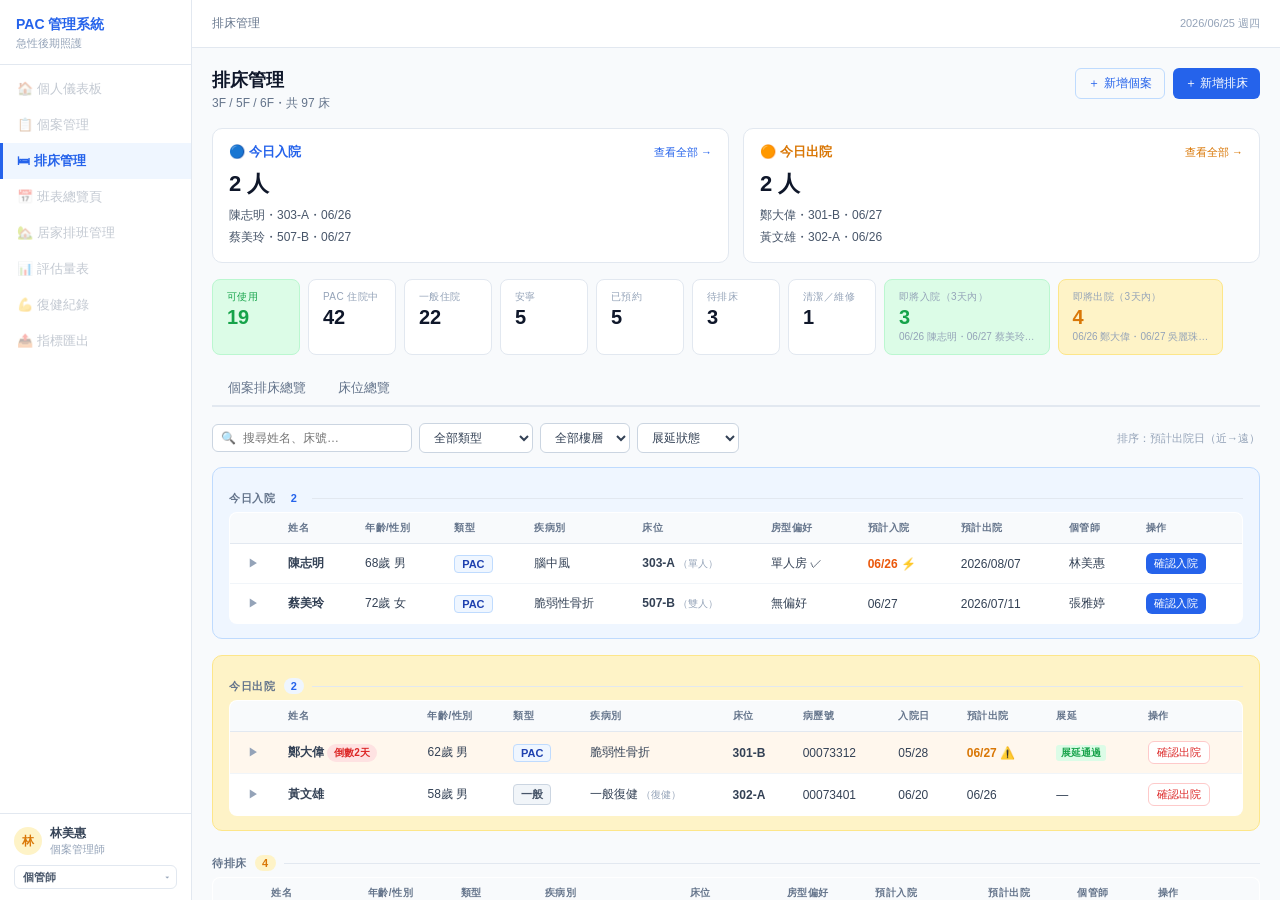
==== 排床管理2.html @ cdcbf384 "Add files via upload" ====
<!DOCTYPE html>
<html lang="zh-TW">
<head>
<meta charset="UTF-8">
<title>PAC 排床管理</title>
<style>
*{box-sizing:border-box;margin:0;padding:0}
:root{
  --blue:#2563EB;--blue-l:#EFF6FF;--blue-m:#BFDBFE;--blue-d:#1E40AF;
  --gray-50:#F8FAFC;--gray-100:#F1F5F9;--gray-200:#E2E8F0;--gray-300:#CBD5E1;
  --gray-400:#94A3B8;--gray-500:#64748B;--gray-600:#475569;--gray-700:#334155;--gray-900:#0F172A;
  --green:#16A34A;--green-l:#DCFCE7;--green-m:#BBF7D0;
  --amber:#D97706;--amber-l:#FEF3C7;
  --red:#DC2626;--red-l:#FEE2E2;
  --purple:#7C3AED;--purple-l:#EDE9FE;
  --teal:#0D9488;--teal-l:#CCFBF1;
  --white:#FFFFFF;
  --room:#EBEBEB;
}
body{font-family:-apple-system,BlinkMacSystemFont,'Segoe UI','Noto Sans TC',sans-serif;background:var(--gray-50);color:var(--gray-900);height:100vh;display:flex;overflow:hidden;font-size:14px}
.sidebar{width:192px;min-width:192px;background:var(--white);border-right:1px solid var(--gray-200);display:flex;flex-direction:column}
.logo-wrap{padding:16px 16px 13px;border-bottom:1px solid var(--gray-200)}
.logo-t{font-size:14px;font-weight:700;color:var(--blue)}
.logo-s{font-size:11px;color:var(--gray-400);margin-top:2px}
.nav-wrap{padding:6px 0;flex:1}
.ni{display:flex;align-items:center;gap:8px;padding:9px 14px;font-size:13px;color:var(--gray-500);border-left:3px solid transparent;cursor:default}
.ni.active{background:var(--blue-l);color:var(--blue);font-weight:600;border-left-color:var(--blue)}
.ni.disabled{opacity:.38;cursor:not-allowed}
.sf{padding:11px 14px;border-top:1px solid var(--gray-200)}
.ur{display:flex;align-items:center;gap:8px;margin-bottom:8px}
.uav{width:28px;height:28px;border-radius:50%;display:flex;align-items:center;justify-content:center;font-size:12px;font-weight:700;flex-shrink:0}
.av-m{background:var(--amber-l);color:var(--amber)}.av-n{background:var(--teal-l);color:var(--teal)}.av-a{background:var(--gray-100);color:var(--gray-600)}
.un{font-size:12px;font-weight:600;color:var(--gray-700)}.ur2{font-size:11px;color:var(--gray-400)}
.rw{position:relative}
.rsel{width:100%;padding:5px 24px 5px 8px;border:1px solid var(--gray-200);border-radius:6px;font-size:11px;font-weight:600;color:var(--gray-600);background:var(--white);cursor:pointer;appearance:none;outline:none}
.rarr{position:absolute;right:7px;top:50%;transform:translateY(-50%);font-size:9px;color:var(--gray-400);pointer-events:none}
.main{flex:1;display:flex;flex-direction:column;overflow:hidden}
.topbar{background:var(--white);border-bottom:1px solid var(--gray-200);padding:0 20px;height:48px;display:flex;align-items:center;justify-content:space-between;flex-shrink:0}
.content{flex:1;overflow-y:auto;padding:20px}
.ro-banner{background:var(--teal-l);border:1px solid var(--teal);border-radius:8px;padding:8px 14px;font-size:12px;color:var(--teal);font-weight:600;margin-bottom:14px;display:none;align-items:center;gap:6px}
.ro-banner.show{display:flex}
.btn{display:inline-flex;align-items:center;gap:5px;padding:6px 12px;border-radius:6px;font-size:12px;font-weight:500;border:none;cursor:pointer;transition:all .15s;white-space:nowrap}
.bp{background:var(--blue);color:var(--white)}.bp:hover{background:var(--blue-d)}
.bs{background:var(--white);color:var(--gray-700);border:1px solid var(--gray-300)}.bs:hover{background:var(--gray-50)}
.bg{background:transparent;color:var(--blue);border:1px solid var(--blue-m)}.bg:hover{background:var(--blue-l)}
.bd{background:var(--white);color:var(--red);border:1px solid #FECACA}.bd:hover{background:var(--red-l)}
.btn-sm{padding:5px 10px}.btn-xs{padding:3px 8px;font-size:11px}
.badge{display:inline-flex;align-items:center;padding:2px 7px;border-radius:999px;font-size:11px;font-weight:600}
.bb{background:var(--blue-l);color:var(--blue)}.bg2{background:var(--green-l);color:var(--green)}.ba{background:var(--amber-l);color:var(--amber)}.bgr{background:var(--gray-100);color:var(--gray-500)}.br{background:var(--red-l);color:var(--red)}
.tt-pac{display:inline-flex;align-items:center;padding:2px 7px;border-radius:4px;font-size:11px;font-weight:700;background:var(--blue-l);color:var(--blue-d);border:1px solid var(--blue-m)}
.tt-gen{display:inline-flex;align-items:center;padding:2px 7px;border-radius:4px;font-size:11px;font-weight:700;background:var(--gray-100);color:var(--gray-600);border:1px solid var(--gray-300)}
.tt-hos{display:inline-flex;align-items:center;padding:2px 7px;border-radius:4px;font-size:11px;font-weight:700;background:var(--purple-l);color:var(--purple);border:1px solid #DDD6FE}
.stats-strip{display:flex;gap:8px;margin-bottom:16px;flex-wrap:wrap}
.sc{background:var(--white);border:1px solid var(--gray-200);border-radius:8px;padding:10px 14px;min-width:88px;cursor:pointer;transition:all .15s}
.sc:hover{border-color:var(--blue);box-shadow:0 0 0 3px var(--blue-l)}
.sl{font-size:10px;color:var(--gray-400);text-transform:uppercase;letter-spacing:.04em;margin-bottom:2px}
.sv{font-size:20px;font-weight:700;color:var(--gray-900)}
.ss{font-size:10px;color:var(--gray-400);margin-top:1px}
.sa{border-color:var(--green-m);background:var(--green-l)}.sa .sv,.sa .sl{color:var(--green)}
.si{border-color:var(--green-m);background:var(--green-l)}.si .sv{color:var(--green)}
.so{border-color:#FDE68A;background:var(--amber-l)}.so .sv{color:var(--amber)}
.sw{border-color:#FECACA;background:var(--red-l)}.sw .sv,.sw .sl{color:var(--red)}
.sc.active-filter{outline:2px solid var(--blue);outline-offset:-2px;box-shadow:0 0 0 3px var(--blue-l)}
.tabs{display:flex;border-bottom:2px solid var(--gray-200);margin-bottom:16px}
.tab{padding:8px 16px;font-size:13px;font-weight:500;color:var(--gray-500);cursor:pointer;border-bottom:2px solid transparent;margin-bottom:-2px;transition:all .15s}
.tab.active{color:var(--blue);border-bottom-color:var(--blue);font-weight:600}
.ftabs{display:flex;gap:4px;margin-bottom:16px}
.ft{padding:5px 18px;font-size:12px;font-weight:600;color:var(--gray-500);cursor:pointer;border-radius:6px;border:1px solid var(--gray-200);background:var(--white)}
.ft.active{background:var(--blue);color:var(--white);border-color:var(--blue)}
.vt{display:flex;border:1px solid var(--gray-200);border-radius:6px;overflow:hidden}
.vb{padding:5px 12px;font-size:12px;cursor:pointer;background:var(--white);color:var(--gray-500);border:none}
.vb.active{background:var(--blue);color:var(--white)}
.toolbar{display:flex;gap:7px;margin-bottom:14px;align-items:center;flex-wrap:wrap;justify-content:space-between}
.tl{display:flex;gap:7px;align-items:center;flex-wrap:wrap}
.tr{display:flex;gap:7px;align-items:center}
.sw2{position:relative}.sw2 input{padding:6px 10px 6px 30px;border:1px solid var(--gray-300);border-radius:6px;font-size:12px;outline:none;width:200px}.sw2 input:focus{border-color:var(--blue)}
.si2{position:absolute;left:9px;top:50%;transform:translateY(-50%);color:var(--gray-400);font-size:12px}
select.fs{padding:6px 10px;border:1px solid var(--gray-300);border-radius:6px;font-size:12px;color:var(--gray-700);background:var(--white);cursor:pointer;outline:none}
.legend{display:flex;gap:12px;margin-bottom:14px;flex-wrap:wrap;align-items:center;font-size:11px;color:var(--gray-500)}

/* Room & bed cells */
.floor-sec{margin-bottom:20px}
.floor-lbl{font-size:28px;font-weight:700;color:var(--gray-300);margin-bottom:16px;letter-spacing:-.02em}
.rooms-grid{display:grid;grid-template-columns:repeat(3,1fr);gap:14px}
.room-blk{background:var(--room);border-radius:10px;padding:12px;position:relative}
.room-no{font-size:14px;font-weight:700;color:var(--blue);margin-bottom:8px}
.room-pb{position:absolute;top:8px;right:8px;font-size:9px;font-weight:700;padding:1px 6px;border-radius:3px;background:var(--blue);color:var(--white)}
.beds-g{display:grid;gap:6px}
.beds-g.c2{grid-template-columns:1fr 1fr}
.beds-g.c1{grid-template-columns:1fr}
.bc{position:relative;overflow:hidden;background:var(--white);border-radius:7px;padding:7px 9px;display:flex;align-items:center;gap:7px;cursor:pointer;transition:all .12s;border:2px solid transparent;min-height:42px}
.bc:hover{border-color:var(--blue);box-shadow:0 0 0 2px var(--blue-l)}
.bc.avail{background:var(--gray-100)}.bc.avail:hover{border-color:var(--green);box-shadow:0 0 0 2px var(--green-l)}
.bc.td{border-color:var(--blue)!important}
.bc.sin{border-color:#EA580C!important}
.bc.sou{border-color:var(--purple)!important}
.bc.today-in{border-color:var(--blue)!important}
.bc.today-in::after{content:'🔵';position:absolute;top:2px;right:4px;font-size:9px;line-height:1}
.bc.today-out{border-color:var(--amber)!important}
.bc.today-out::after{content:'🟠';position:absolute;top:2px;right:4px;font-size:9px;line-height:1}
.bc.clean{background:var(--gray-100)}.bc.clean:hover{border-color:var(--gray-400);box-shadow:0 0 0 2px var(--gray-200)}
.bc.filter-dim{opacity:.35}
.bav{width:26px;height:26px;border-radius:50%;flex-shrink:0;display:flex;align-items:center;justify-content:center;font-size:13px}
.av-ml{background:#BFDBFE;color:#1E40AF}.av-fe{background:#FECACA;color:#9F1239}.av-em{background:transparent}.av-cl{background:var(--gray-200);color:var(--gray-500)}
.bi{flex:1;min-width:0}
.bn{font-size:11px;font-weight:600;color:var(--gray-900);white-space:nowrap;overflow:hidden;text-overflow:ellipsis}
.bd2{font-size:10px;color:var(--gray-400);white-space:nowrap;overflow:hidden;text-overflow:ellipsis}
.bl{font-size:11px;font-weight:700;color:var(--gray-400);flex-shrink:0}
.el{font-size:11px;color:var(--gray-400);font-style:italic;white-space:nowrap}

/* Case list */
.sl2{font-size:11px;font-weight:700;color:var(--gray-500);text-transform:uppercase;letter-spacing:.06em;padding:8px 0 6px;margin-top:6px;display:flex;align-items:center;gap:8px}
.today-sec{border-radius:10px;padding:14px 16px;margin-bottom:16px}
.today-sec.in{background:var(--blue-l);border:1px solid var(--blue-m)}
.today-sec.out{background:var(--amber-l);border:1px solid #FDE68A}
.today-sec .sl2{margin-top:0}
.today-sec table.ct{margin-bottom:0}
.sl2::after{content:'';flex:1;height:1px;background:var(--gray-200)}
.ct{width:100%;border-collapse:collapse;font-size:12px;background:var(--white);border-radius:8px;overflow:hidden;border:1px solid var(--gray-200);margin-bottom:14px}
.ct th{text-align:left;padding:8px 12px;background:var(--gray-50);color:var(--gray-500);font-weight:600;font-size:10px;text-transform:uppercase;letter-spacing:.05em;border-bottom:1px solid var(--gray-200)}
.ct td{padding:9px 12px;border-bottom:1px solid var(--gray-100);color:var(--gray-700);vertical-align:middle}
.ct tr:last-child td{border-bottom:none}
.ct tr:hover td{background:var(--gray-50);cursor:pointer}
.ct tr.done td{background:var(--gray-50);color:var(--gray-400)}
.dash-card{background:var(--white);border:1px solid var(--gray-200);border-radius:10px;padding:14px 16px;cursor:pointer;transition:all .15s}
.dash-card:hover{border-color:var(--blue);box-shadow:0 0 0 3px var(--blue-l)}
.xb{background:none;border:none;cursor:pointer;color:var(--gray-400);font-size:11px;padding:2px 5px;border-radius:3px;width:22px}
.xb:hover{background:var(--gray-100);color:var(--gray-600)}
.xrow td{background:var(--gray-50)!important;padding:12px 14px 12px 36px}
.xc{display:grid;grid-template-columns:1fr 1fr 1fr;gap:12px;margin-bottom:10px}
.xc.c2{grid-template-columns:1fr 1fr}
.xf label{font-size:10px;color:var(--gray-400);display:block;margin-bottom:3px;text-transform:uppercase;letter-spacing:.04em}
.xf span{font-size:12px;color:var(--gray-700);font-weight:500}
.xnote{font-size:12px;color:var(--gray-600);background:var(--white);border:1px solid var(--gray-200);border-radius:5px;padding:7px 9px;min-height:40px;width:100%;resize:vertical}
.xact{display:flex;gap:6px;margin-top:10px;padding-top:10px;border-top:1px solid var(--gray-200)}
.xdr{display:flex;align-items:center;gap:8px;margin-top:8px}
.xdr input{padding:5px 8px;border:1px solid var(--gray-300);border-radius:5px;font-size:12px;outline:none}
.tp{display:grid;grid-template-columns:1fr 1fr;gap:10px;margin-top:8px}
.tb{border:1px solid var(--gray-200);border-radius:6px;overflow:hidden}
.thd{padding:6px 10px;background:var(--gray-50);font-size:10px;font-weight:600;color:var(--gray-500);text-transform:uppercase;letter-spacing:.05em;border-bottom:1px solid var(--gray-200)}
.tbd{padding:9px 10px;font-size:11px;line-height:1.75;color:var(--gray-700);min-height:70px}

/* Bed list table */
.blt{width:100%;border-collapse:collapse;font-size:12px;background:var(--white);border-radius:8px;overflow:hidden;border:1px solid var(--gray-200)}
.blt th{text-align:left;padding:8px 12px;background:var(--gray-50);color:var(--gray-500);font-weight:600;font-size:10px;text-transform:uppercase;letter-spacing:.05em;border-bottom:1px solid var(--gray-200)}
.blt td{padding:9px 12px;border-bottom:1px solid var(--gray-100);color:var(--gray-700);vertical-align:middle}
.blt tr:last-child td{border-bottom:none}
.blt tr:hover td{background:var(--gray-50);cursor:pointer}
.blt tr.ar td{background:#F0FDF4}

/* Modal */
.mo{position:fixed;inset:0;background:rgba(15,23,42,.5);display:flex;align-items:center;justify-content:center;z-index:100;backdrop-filter:blur(2px)}
.md{background:var(--white);border-radius:12px;width:560px;max-width:92vw;max-height:88vh;display:flex;flex-direction:column;box-shadow:0 20px 60px rgba(0,0,0,.15)}
.md-lg{width:680px}
.mh{padding:16px 20px 13px;border-bottom:1px solid var(--gray-200);display:flex;align-items:center;justify-content:space-between;flex-shrink:0}
.mt{font-size:15px;font-weight:700}
.mc{width:25px;height:25px;border-radius:5px;border:none;background:var(--gray-100);color:var(--gray-500);cursor:pointer;font-size:13px;display:flex;align-items:center;justify-content:center}
.mc:hover{background:var(--gray-200)}
.mb{padding:16px 20px;overflow-y:auto;flex:1}
.mf{padding:13px 20px;border-top:1px solid var(--gray-200);display:flex;justify-content:flex-end;gap:7px;flex-shrink:0}
.mtabs{display:flex;border-bottom:2px solid var(--gray-200);margin-bottom:16px}
.mtab{padding:8px 13px;font-size:12px;font-weight:500;color:var(--gray-500);cursor:pointer;border-bottom:2px solid transparent;margin-bottom:-2px;transition:all .15s;white-space:nowrap}
.mtab.active{color:var(--blue);border-bottom-color:var(--blue)}
.fg2{display:grid;grid-template-columns:1fr 1fr;gap:12px}
.fg{display:flex;flex-direction:column;gap:5px}
.fg.full{grid-column:1/-1}
.fg label{font-size:12px;font-weight:500;color:var(--gray-600)}
.req{color:var(--red);margin-left:2px}
.fc{padding:7px 10px;border:1px solid var(--gray-300);border-radius:6px;font-size:13px;color:var(--gray-800);background:var(--white);outline:none}
.fc:focus{border-color:var(--blue);box-shadow:0 0 0 3px var(--blue-l)}
select.fc{cursor:pointer}
textarea.fc{resize:vertical;min-height:65px;line-height:1.6}
.bp2{display:grid;grid-template-columns:repeat(5,1fr);gap:7px;margin-top:8px}
.bpc{padding:8px 4px;border-radius:6px;text-align:center;font-size:12px;font-weight:600;cursor:pointer;border:2px solid transparent;transition:all .15s}
.bpc.av{background:var(--green-l);color:var(--green);border-color:var(--green-m)}.bpc.av:hover{border-color:var(--green)}
.bpc.tk{background:var(--gray-100);color:var(--gray-400);cursor:not-allowed}
.bpc.pk{background:var(--blue);color:var(--white);border-color:var(--blue-d)}
.ib{background:var(--blue-l);border-radius:7px;padding:10px 13px;font-size:12px;color:var(--blue-d);margin-bottom:14px}
.dopt{flex:1;padding:10px 8px;border-radius:6px;text-align:center;font-size:12px;font-weight:600;cursor:pointer;border:2px solid transparent}
.dopt.avail{background:var(--green-l);color:var(--green)}
.dopt.clean{background:var(--gray-100);color:var(--gray-600)}
.dopt.sel.avail{border-color:var(--green)}
.dopt.sel.clean{border-color:var(--gray-400)}
.wb{background:var(--amber-l);border-radius:7px;padding:10px 13px;font-size:12px;color:var(--amber);margin-top:12px}
.mw{background:var(--amber-l);border:1px solid #FDE68A;border-radius:6px;padding:8px 12px;font-size:12px;color:var(--amber);margin-top:8px}
.dg{display:grid;grid-template-columns:1fr 1fr 1fr;gap:12px;margin-bottom:14px}
.dg.c2{grid-template-columns:1fr 1fr}
.di label{font-size:10px;color:var(--gray-400);text-transform:uppercase;letter-spacing:.04em;display:block;margin-bottom:3px}
.di span{font-size:13px;font-weight:600;color:var(--gray-900)}
.dv{height:1px;background:var(--gray-100);margin:12px 0}
.ep{background:var(--amber-l);color:var(--amber);font-size:10px;padding:1px 5px;border-radius:3px;font-weight:600;display:inline-block}
.ea{background:var(--green-l);color:var(--green);font-size:10px;padding:1px 5px;border-radius:3px;font-weight:600;display:inline-block}
.cdi{background:#FFEDD5;color:#EA580C;font-size:10px;font-weight:700;padding:2px 6px;border-radius:3px;display:inline-block}
.cdo{background:var(--purple-l);color:var(--purple);font-size:10px;font-weight:700;padding:2px 6px;border-radius:3px;display:inline-block}
.tdtag{background:var(--blue);color:var(--white);font-size:9px;font-weight:700;padding:1px 5px;border-radius:3px;display:inline-block}
.upz{border:2px dashed var(--gray-300);border-radius:8px;padding:24px 20px;text-align:center;color:var(--gray-400);cursor:pointer;transition:all .15s}
.upz:hover{border-color:var(--blue);background:var(--blue-l);color:var(--blue)}
.ph{display:flex;align-items:flex-start;justify-content:space-between;margin-bottom:16px}
.pt{font-size:18px;font-weight:700}.ps{font-size:12px;color:var(--gray-500);margin-top:3px}
.hidden{display:none!important}
</style>
</head>
<body>
<aside class="sidebar">
  <div class="logo-wrap"><div class="logo-t">PAC 管理系統</div><div class="logo-s">急性後期照護</div></div>
  <nav class="nav-wrap">
    <div class="ni disabled">🏠 個人儀表板</div>
    <div class="ni disabled">📋 個案管理</div>
    <div class="ni active">🛏 排床管理</div>
    <div class="ni disabled">📅 班表總覽頁</div>
    <div class="ni disabled">🏡 居家排班管理</div>
    <div class="ni disabled">📊 評估量表</div>
    <div class="ni disabled">💪 復健紀錄</div>
    <div class="ni disabled">📤 指標匯出</div>
  </nav>
  <div class="sf">
    <div class="ur">
      <div class="uav av-m" id="ua">林</div>
      <div><div class="un" id="uname">林美惠</div><div class="ur2" id="urole">個案管理師</div></div>
    </div>
    <div class="rw">
      <select class="rsel" onchange="switchRole(this.value)">
        <option value="mgr">個管師</option>
        <option value="nur">護理師</option>
        <option value="adm">行政</option>
      </select>
      <span class="rarr">▾</span>
    </div>
  </div>
</aside>

<div class="main">
  <div class="topbar">
    <div style="font-size:12px;color:var(--gray-500)">排床管理</div>
    <div style="font-size:11px;color:var(--gray-400)">2026/06/25 週四</div>
  </div>
  <div class="content">
    <div class="ro-banner" id="ro-banner">👁 查看模式・今日異動床位以藍框標示</div>
    <div class="ph">
      <div><div class="pt">排床管理</div><div class="ps">3F / 5F / 6F・共 97 床</div></div>
      <div style="display:flex;gap:8px">
        <button class="btn bg" onclick="openModal('m-newcase')">＋ 新增個案</button>
        <button class="btn bp" id="btn-new" onclick="resetCaseModal();openModal('m-case')">＋ 新增排床</button>
      </div>
    </div>

    <!-- ══ 個人儀表板：預設首頁顯示 ══ -->
    <div id="tc-dash">
      <div style="display:grid;grid-template-columns:1fr 1fr;gap:14px;margin-bottom:16px">
        <div class="dash-card" onclick="goToTodayBeds('in')">
          <div style="display:flex;align-items:center;justify-content:space-between;margin-bottom:8px">
            <div style="font-size:13px;font-weight:700;color:var(--blue)">🔵 今日入院</div>
            <span style="font-size:11px;color:var(--blue)">查看全部 →</span>
          </div>
          <div style="font-size:22px;font-weight:700;color:var(--gray-900);margin-bottom:6px">2 人</div>
          <div style="font-size:12px;color:var(--gray-600);line-height:1.8">陳志明・303-A・06/26<br>蔡美玲・507-B・06/27</div>
        </div>
        <div class="dash-card" onclick="goToTodayBeds('out')">
          <div style="display:flex;align-items:center;justify-content:space-between;margin-bottom:8px">
            <div style="font-size:13px;font-weight:700;color:var(--amber)">🟠 今日出院</div>
            <span style="font-size:11px;color:var(--amber)">查看全部 →</span>
          </div>
          <div style="font-size:22px;font-weight:700;color:var(--gray-900);margin-bottom:6px">2 人</div>
          <div style="font-size:12px;color:var(--gray-600);line-height:1.8">鄭大偉・301-B・06/27<br>黃文雄・302-A・06/26</div>
        </div>
      </div>

      <!-- 統計卡 -->
      <div class="stats-strip">
        <div class="sc sa" onclick="toggleStatFilter('avail',this)"><div class="sl">可使用</div><div class="sv" id="sc-avail">19</div></div>
        <div class="sc" onclick="toggleStatFilter('hosp-pac',this)"><div class="sl">PAC 住院中</div><div class="sv">42</div></div>
        <div class="sc" onclick="toggleStatFilter('hosp-gen',this)"><div class="sl">一般住院</div><div class="sv">22</div></div>
        <div class="sc" onclick="toggleStatFilter('hosp-hos',this)"><div class="sl">安寧</div><div class="sv">5</div></div>
        <div class="sc" onclick="toggleStatFilter('reserved',this)"><div class="sl">已預約</div><div class="sv">5</div></div>
        <div class="sc" onclick="toggleStatFilter('pending',this)"><div class="sl">待排床</div><div class="sv">3</div></div>
        <div class="sc" onclick="toggleStatFilter('clean',this)"><div class="sl">清潔／維修</div><div class="sv">1</div></div>
        <div class="sc si" onclick="toggleStatFilter('soon-in',this)"><div class="sl">即將入院（3天內）</div><div class="sv">3</div><div class="ss">06/26 陳志明・06/27 蔡美玲…</div></div>
        <div class="sc so" onclick="toggleStatFilter('soon-out',this)"><div class="sl">即將出院（3天內）</div><div class="sv">4</div><div class="ss">06/26 鄭大偉・06/27 吳麗珠…</div></div>
      </div>
    </div><!-- /tc-dash -->

    <!-- 主 Tab：個案排床總覽（前）/ 床位總覽（後） -->
    <div class="tabs">
      <div class="tab" id="tab-case" onclick="switchMain(this,'tc-case')">個案排床總覽</div>
      <div class="tab" id="tab-bed" onclick="switchMain(this,'tc-bed')">床位總覽</div>
    </div>

    <!-- ══ 個案排床總覽 ══ -->
    <div id="tc-case">
      <div class="toolbar">
        <div class="tl">
          <div class="sw2"><span class="si2">🔍</span><input placeholder="搜尋姓名、床號…"></div>
          <select class="fs"><option>全部類型</option><option>PAC</option><option>安寧</option><option>一般（復健）</option><option>一般（開刀）</option></select>
          <select class="fs"><option>全部樓層</option><option>3F</option><option>5F</option><option>6F</option></select>
          <select class="fs"><option>展延狀態</option><option>展延申請中</option><option>展延通過</option></select>
        </div>
        <div class="tr"><span style="font-size:11px;color:var(--gray-400)">排序：預計出院日（近→遠）</span></div>
      </div>

      <!-- 今日入院（從已預約分區篩出預計入院日＝今日的個案，獨立分區方便儀表板定位跳轉）-->
      <div class="today-sec in" id="section-today-in">
      <div class="sl2">今日入院 <span class="badge bb" id="badge-today-in">2</span></div>
      <table class="ct">
        <thead><tr><th style="width:24px"></th><th>姓名</th><th>年齡/性別</th><th>類型</th><th>疾病別</th><th>床位</th><th>房型偏好</th><th>預計入院</th><th>預計出院</th><th>個管師</th><th>操作</th></tr></thead>
        <tbody id="today-in-body">
          <tr id="adm-row-303-A" data-soon-in="1" onclick="toggleX('x4')"><td><button class="xb" id="xb4">▶</button></td>
            <td><strong>陳志明</strong></td><td>68歲 男</td><td><span class="tt-pac">PAC</span></td><td>腦中風</td>
            <td><strong>303-A</strong> <span style="font-size:10px;color:var(--gray-400)">（單人）</span></td><td>單人房 ✓</td>
            <td><span style="color:#EA580C;font-weight:600">06/26 ⚡</span></td><td>2026/08/07</td><td>林美惠</td>
            <td><button class="btn bp btn-xs" onclick="event.stopPropagation();admitByBedNo('303-A')">確認入院</button></td>
          </tr>
          <tr id="x4" class="xrow hidden"><td colspan="11">
            <div class="xc"><div class="xf"><label>病歷號</label><span>00073450</span></div><div class="xf"><label>主治醫師</label><span>王主任（神經內科）</span></div><div class="xf"><label>PAC療程</label><span>腦中風・6週・預計出院 2026/08/07</span></div><div class="xf"><label>家屬</label><span>陳小明（兒子）</span></div><div class="xf"><label>家屬電話</label><span>0912-345-678 <button class="btn btn-xs bg" onclick="alert('已複製')">複製</button></span></div><div class="xf"><label>房型配對</label><span>單人房 ✓ 符合偏好</span></div></div>
            <div class="xact"><button class="btn bg btn-xs" onclick="alert('前往個案管理：陳志明')">前往個案管理 →</button><button class="btn bp btn-xs" onclick="admitByBedNo('303-A')">確認入院</button><button class="btn bd btn-xs" onclick="alert('已取消預約，床位 303-A 釋出')">取消預約</button></div>
            <div class="xf" style="margin-top:10px"><label>備註</label></div><textarea class="xnote" placeholder="點擊輸入備註…"></textarea>
          </td></tr>
          <tr id="adm-row-507-B" data-soon-in="1" onclick="toggleX('x5')"><td><button class="xb" id="xb5">▶</button></td>
            <td><strong>蔡美玲</strong></td><td>72歲 女</td><td><span class="tt-pac">PAC</span></td><td>脆弱性骨折</td>
            <td><strong>507-B</strong> <span style="font-size:10px;color:var(--gray-400)">（雙人）</span></td><td>無偏好</td>
            <td>06/27</td><td>2026/07/11</td><td>張雅婷</td>
            <td><button class="btn bp btn-xs" onclick="event.stopPropagation();admitByBedNo('507-B')">確認入院</button></td>
          </tr>
          <tr id="x5" class="xrow hidden"><td colspan="11">
            <div class="xc"><div class="xf"><label>病歷號</label><span>00073521</span></div><div class="xf"><label>主治醫師</label><span>林醫師（骨科）</span></div><div class="xf"><label>PAC療程</label><span>脆弱性骨折・2週・預計出院 2026/07/11</span></div><div class="xf"><label>家屬</label><span>蔡小芳（女兒）</span></div><div class="xf"><label>家屬電話</label><span>0923-456-789 <button class="btn btn-xs bg" onclick="alert('已複製')">複製</button></span></div><div class="xf"><label>房型配對</label><span>無偏好（雙人房）</span></div></div>
            <div class="xact"><button class="btn bg btn-xs" onclick="alert('前往個案管理：蔡美玲')">前往個案管理 →</button><button class="btn bp btn-xs" onclick="admitByBedNo('507-B')">確認入院</button><button class="btn bd btn-xs" onclick="alert('已取消預約，床位 507-B 釋出')">取消預約</button></div>
            <div class="xf" style="margin-top:10px"><label>備註</label></div><textarea class="xnote" placeholder="點擊輸入備註…"></textarea>
          </td></tr>
        </tbody>
      </table>
      </div>

      <!-- 今日出院（從住院中分區篩出預計出院日＝今日的個案，獨立分區方便儀表板定位跳轉）-->
      <div class="today-sec out" id="section-today-out">
      <div class="sl2">今日出院 <span class="badge bb" id="badge-today-out">2</span></div>
      <table class="ct">
        <thead><tr><th style="width:24px"></th><th>姓名</th><th>年齡/性別</th><th>類型</th><th>疾病別</th><th>床位</th><th>病歷號</th><th>入院日</th><th>預計出院</th><th>展延</th><th>操作</th></tr></thead>
        <tbody id="today-out-body">
          <tr id="dis-row-301-B" data-soon-out="1" onclick="toggleX('x6')" style="background:#FFF7ED">
            <td><button class="xb" id="xb6">▶</button></td>
            <td><strong>鄭大偉</strong> <span class="badge br" style="font-size:10px">倒數2天</span></td><td>62歲 男</td>
            <td><span class="tt-pac">PAC</span></td><td>脆弱性骨折</td><td><strong>301-B</strong></td><td>00073312</td>
            <td>05/28</td><td style="color:var(--amber);font-weight:600">06/27 ⚠️</td>
            <td><span class="ea">展延通過</span></td>
            <td><button class="btn bd btn-xs" onclick="event.stopPropagation();openDischargeConfirm(null,'301-B','鄭大偉')">確認出院</button></td>
          </tr>
          <tr id="x6" class="xrow hidden"><td colspan="11">
            <div class="xc"><div class="xf"><label>病歷號</label><span>00073312</span></div><div class="xf"><label>主治醫師</label><span>陳醫師（復健科）</span></div><div class="xf"><label>照護週數</label><span>第 4 週 / 3 週療程（展延後）</span></div><div class="xf"><label>家屬</label><span>鄭小芳（配偶）</span></div><div class="xf"><label>家屬電話</label><span>0956-123-456 <button class="btn btn-xs bg" onclick="alert('已複製')">複製</button></span></div><div class="xf"><label>房型</label><span>雙人房（301病室）</span></div></div>
            <div style="margin-top:8px"><div class="xf"><label>展延通過・預計出院日更新</label></div>
            <div class="xdr"><input type="date" value="2026-07-12"><button class="btn bp btn-xs" onclick="alert('預計出院日已更新為 2026/07/12，已同步個案管理')">確認新日期</button><span style="font-size:11px;color:var(--gray-400)">原始：06/27</span></div></div>
            <div class="tp" style="margin-top:8px"><div class="tb"><div class="thd">英文</div><div class="tbd">Right hip fracture s/p ORIF. PAC rehab progressing well.</div></div><div class="tb"><div class="thd">中文</div><div class="tbd">右髖骨折術後，PAC 復健進行順利，下肢功能持續改善。</div></div></div>
            <div class="xact"><button class="btn bg btn-xs" onclick="alert('前往個案管理：鄭大偉')">前往個案管理 →</button><button class="btn bg btn-xs" onclick="openModal('m-edit')">編輯排床</button><button class="btn bd btn-xs" onclick="openDischargeConfirm(null,'301-B','鄭大偉')">確認出院</button></div>
            <div class="xf" style="margin-top:10px"><label>備註</label></div><textarea class="xnote">展延通過至 07/12，若功能持續改善可提早出院。</textarea>
          </td></tr>
          <tr id="dis-row-302-A" data-soon-out="1" onclick="toggleX('x8')">
            <td><button class="xb" id="xb8">▶</button></td>
            <td><strong>黃文雄</strong></td><td>58歲 男</td>
            <td><span class="tt-gen">一般</span></td><td>一般復健 <span style="font-size:10px;color:var(--gray-400)">（復健）</span></td>
            <td><strong>302-A</strong></td><td>00073401</td><td>06/20</td><td>06/26</td><td>—</td>
            <td><button class="btn bd btn-xs" onclick="event.stopPropagation();openDischargeConfirm(null,'302-A','黃文雄')">確認出院</button></td>
          </tr>
          <tr id="x8" class="xrow hidden"><td colspan="11">
            <div class="xc c2"><div class="xf"><label>病歷號</label><span>00073401</span></div><div class="xf"><label>主治醫師</label><span>張醫師（骨科）</span></div><div class="xf"><label>家屬</label><span>黃小玲（女兒）</span></div><div class="xf"><label>家屬電話</label><span>0945-678-901 <button class="btn btn-xs bg" onclick="alert('已複製')">複製</button></span></div></div>
            <div class="xact"><button class="btn bg btn-xs" onclick="openModal('m-edit')">編輯排床</button><button class="btn bd btn-xs" onclick="openDischargeConfirm(null,'302-A','黃文雄')">確認出院</button></div>
            <div class="xf" style="margin-top:10px"><label>備註</label></div><textarea class="xnote" placeholder="點擊輸入備註…"></textarea>
          </td></tr>
        </tbody>
      </table>
      </div>

      <!-- 待排床 -->
      <div class="sl2" id="hdr-pending">待排床 <span class="badge ba" id="badge-pending">4</span></div>
      <table class="ct">
        <thead><tr><th style="width:24px"></th><th>姓名</th><th>年齡/性別</th><th>類型</th><th>疾病別</th><th>床位</th><th>房型偏好</th><th>預計入院</th><th>預計出院</th><th>個管師</th><th>操作</th></tr></thead>
        <tbody id="pending-body">
          <tr id="pend-row-t1" data-soon-in="1" onclick="toggleX('xt1')"><td><button class="xb" id="xbt1">▶</button></td>
            <td><strong>排床測試</strong></td><td>68歲 男</td><td><span class="tt-pac">PAC</span></td><td>脆弱性骨折</td>
            <td style="color:var(--amber)">尚未安排</td><td>無偏好</td>
            <td>2026/06/27</td><td>—</td><td>林美惠</td>
            <td><button class="btn bp btn-xs" onclick="event.stopPropagation();openCaseModal('t1')">安排床位</button></td>
          </tr>
          <tr id="xt1" class="xrow hidden"><td colspan="11">
            <div class="xc"><div class="xf"><label>病歷號</label><span>00099999</span></div><div class="xf"><label>主治醫師</label><span>許醫師（骨科）</span></div><div class="xf"><label>PAC療程</label><span>脆弱性骨折・14天（2週）</span></div><div class="xf"><label>家屬</label><span>陳小華（女兒）</span></div><div class="xf"><label>家屬電話</label><span>0966-777-888</span></div><div class="xf"><label>房型偏好</label><span>無偏好</span></div></div>
            <div class="xact"><button class="btn bg btn-xs" onclick="alert('前往個案管理：排床測試')">前往個案管理 →</button><button class="btn bp btn-xs" onclick="openCaseModal('t1')">安排床位</button></div>
            <div class="xf" style="margin-top:10px"><label>備註</label></div><textarea class="xnote" placeholder="點擊輸入備註…"></textarea>
          </td></tr>
          <tr data-soon-in="1" onclick="toggleX('x1')"><td><button class="xb" id="xb1">▶</button></td>
            <td><strong>陳志明</strong></td><td>68歲 男</td><td><span class="tt-pac">PAC</span></td><td>腦中風</td>
            <td style="color:var(--amber)">尚未安排</td><td>單人房</td>
            <td><span style="color:#EA580C;font-weight:600">06/26 ⚡</span></td><td>—</td><td>林美惠</td>
            <td><button class="btn bp btn-xs" onclick="event.stopPropagation();openCaseModal('p1')">安排床位</button></td>
          </tr>
          <tr id="x1" class="xrow hidden"><td colspan="11">
            <div class="xc"><div class="xf"><label>病歷號</label><span>00073450</span></div><div class="xf"><label>主治醫師</label><span>王主任（神經內科）</span></div><div class="xf"><label>PAC療程</label><span>腦中風・42天（6週）</span></div><div class="xf"><label>家屬</label><span>陳小明（兒子）</span></div><div class="xf"><label>家屬電話</label><span>0912-345-678</span></div><div class="xf"><label>房型偏好</label><span>單人房</span></div></div>
            <div class="tp"><div class="tb"><div class="thd">英文原文</div><div class="tbd">Left MCA infarction with right hemiparesis. Stable for PAC rehab.</div></div><div class="tb"><div class="thd">中文</div><div class="tbd">左側大腦中動脈梗塞合併右側偏癱，狀況穩定，適合 PAC 復健計畫。</div></div></div>
            <div class="xact"><button class="btn bg btn-xs" onclick="alert('前往個案管理：陳志明')">前往個案管理 →</button><button class="btn bp btn-xs" onclick="openCaseModal('p1')">安排床位</button></div>
            <div class="xf" style="margin-top:10px"><label>備註</label></div><textarea class="xnote" placeholder="點擊輸入備註…"></textarea>
          </td></tr>
          <tr data-soon-in="1" onclick="toggleX('x2')"><td><button class="xb" id="xb2">▶</button></td>
            <td><strong>蔡美玲</strong></td><td>72歲 女</td><td><span class="tt-pac">PAC</span></td><td>脆弱性骨折</td>
            <td style="color:var(--amber)">尚未安排</td><td>無偏好</td><td>06/27</td><td>—</td><td>張雅婷</td>
            <td><button class="btn bp btn-xs" onclick="event.stopPropagation();openCaseModal('p2')">安排床位</button></td>
          </tr>
          <tr id="x2" class="xrow hidden"><td colspan="11">
            <div class="xc"><div class="xf"><label>病歷號</label><span>00073521</span></div><div class="xf"><label>主治醫師</label><span>林醫師（骨科）</span></div><div class="xf"><label>PAC療程</label><span>脆弱性骨折・14天（2週）</span></div><div class="xf"><label>家屬</label><span>蔡小芳（女兒）</span></div><div class="xf"><label>家屬電話</label><span>0923-456-789</span></div><div class="xf"><label>房型偏好</label><span>無偏好</span></div></div>
            <div class="xact"><button class="btn bg btn-xs" onclick="alert('前往個案管理：蔡美玲')">前往個案管理 →</button><button class="btn bp btn-xs" onclick="openCaseModal('p2')">安排床位</button></div>
            <div class="xf" style="margin-top:10px"><label>備註</label></div><textarea class="xnote" placeholder="點擊輸入備註…"></textarea>
          </td></tr>
          <tr onclick="toggleX('x3')"><td><button class="xb" id="xb3">▶</button></td>
            <td><strong>黃建國</strong></td><td>55歲 男</td><td><span class="tt-pac">PAC</span></td><td>創傷性神經損傷</td>
            <td style="color:var(--amber)">尚未安排</td><td>雙人房</td><td>06/30</td><td>—</td><td>林美惠</td>
            <td><button class="btn bp btn-xs" onclick="event.stopPropagation();openCaseModal('p3')">安排床位</button></td>
          </tr>
          <tr id="x3" class="xrow hidden"><td colspan="11">
            <div class="xc"><div class="xf"><label>病歷號</label><span>00073498</span></div><div class="xf"><label>主治醫師</label><span>陳醫師（復健科）</span></div><div class="xf"><label>PAC療程</label><span>創傷性神經損傷・42天（6週）</span></div><div class="xf"><label>家屬</label><span>黃美珠（配偶）</span></div><div class="xf"><label>家屬電話</label><span>0934-567-890</span></div><div class="xf"><label>房型偏好</label><span>雙人房</span></div></div>
            <div class="xact"><button class="btn bg btn-xs" onclick="alert('前往個案管理：黃建國')">前往個案管理 →</button><button class="btn bp btn-xs" onclick="openCaseModal('p3')">安排床位</button></div>
            <div class="xf" style="margin-top:10px"><label>備註</label></div><textarea class="xnote" placeholder="點擊輸入備註…"></textarea>
          </td></tr>
        </tbody>
      </table>

      <!-- 已預約（今日入院者已獨立分區，此處為其餘非今日的已預約個案） -->
      <div class="sl2" id="hdr-reserved">已預約 <span class="badge bb" id="badge-reserved">0</span></div>
      <table class="ct" id="tbl-reserved">
        <thead><tr><th style="width:24px"></th><th>姓名</th><th>年齡/性別</th><th>類型</th><th>疾病別</th><th>床位</th><th>房型偏好</th><th>預計入院</th><th>預計出院</th><th>個管師</th><th>操作</th></tr></thead>
        <tbody id="reserved-body">
          <tr id="reserved-empty" style="cursor:default"><td colspan="11" style="text-align:center;color:var(--gray-400);padding:14px">目前沒有其他已預約個案</td></tr>
        </tbody>
      </table>

      <!-- 住院中 -->
      <div class="sl2" id="hdr-hosp">住院中 <span class="badge bb">3</span></div>
      <table class="ct">
        <thead><tr><th style="width:24px"></th><th>姓名</th><th>年齡/性別</th><th>類型</th><th>疾病別</th><th>床位</th><th>病歷號</th><th>入院日</th><th>預計出院</th><th>展延</th><th>操作</th></tr></thead>
        <tbody id="hosp-body">
          <tr data-soon-out="1" onclick="toggleX('x7')">
            <td><button class="xb" id="xb7">▶</button></td>
            <td><strong>吳麗珠</strong> <span class="tdtag">今日更新</span></td><td>70歲 女</td>
            <td><span class="tt-pac">PAC</span></td><td>腦中風</td><td><strong>303-B</strong></td><td>00073289</td>
            <td>06/05</td><td>06/27</td><td><span class="ep">展延申請中</span></td>
            <td><button class="btn bg btn-xs" onclick="event.stopPropagation();openModal('m-edit')">編輯</button></td>
          </tr>
          <tr id="x7" class="xrow hidden"><td colspan="11">
            <div class="xc"><div class="xf"><label>病歷號</label><span>00073289</span></div><div class="xf"><label>主治醫師</label><span>王主任（神經內科）</span></div><div class="xf"><label>照護週數</label><span>第 3 週 / 6 週</span></div><div class="xf"><label>家屬</label><span>吳建志（兒子）</span></div><div class="xf"><label>家屬電話</label><span>0967-234-567 <button class="btn btn-xs bg" onclick="alert('已複製')">複製</button></span></div><div class="xf"><label>房型</label><span>雙人房（303病室）</span></div></div>
            <div class="tp" style="margin-top:8px"><div class="tb"><div class="thd">英文</div><div class="tbd">Left MCA infarction. Extension application submitted 06/25.</div></div><div class="tb"><div class="thd">中文</div><div class="tbd">左側大腦中動脈梗塞，展延申請已於 06/25 送出。</div></div></div>
            <div class="xact"><button class="btn bg btn-xs" onclick="alert('前往個案管理：吳麗珠')">前往個案管理 →</button><button class="btn bg btn-xs" onclick="openModal('m-edit')">編輯排床</button><button class="btn bd btn-xs" onclick="openDischargeConfirm(null,'303-B','吳麗珠')">確認出院</button></div>
            <div class="xf" style="margin-top:10px"><label>備註</label></div><textarea class="xnote">今日更新：展延申請已送出，等待健保署回覆。</textarea>
          </td></tr>
          <tr onclick="toggleX('x9')">
            <td><button class="xb" id="xb9">▶</button></td>
            <td><strong>林淑美</strong></td><td>81歲 女</td>
            <td><span class="tt-hos">安寧</span></td><td>末期癌症（肺癌）</td>
            <td><strong>309-A</strong></td><td>00073355</td><td>06/01</td><td>—</td><td>—</td>
            <td><button class="btn bg btn-xs" onclick="event.stopPropagation();openModal('m-edit')">編輯</button></td>
          </tr>
          <tr id="x9" class="xrow hidden"><td colspan="11">
            <div class="xc c2"><div class="xf"><label>病歷號</label><span>00073355</span></div><div class="xf"><label>主治醫師</label><span>李醫師（安寧科）</span></div><div class="xf"><label>家屬</label><span>林大明（兒子）</span></div><div class="xf"><label>家屬電話</label><span>0978-345-678 <button class="btn btn-xs bg" onclick="alert('已複製')">複製</button></span></div></div>
            <div class="xact"><button class="btn bg btn-xs" onclick="openModal('m-edit')">編輯排床</button><button class="btn bd btn-xs" onclick="openDischargeConfirm(null,'309-A','林淑美')">確認出院</button></div>
            <div class="xf" style="margin-top:10px"><label>備註</label></div><textarea class="xnote" placeholder="點擊輸入備註…"></textarea>
          </td></tr>
          <tr data-soon-out="1" onclick="toggleX('xa')">
            <td><button class="xb" id="xbxa">▶</button></td>
            <td><strong>張志豪</strong></td><td>45歲 男</td>
            <td><span class="tt-gen">一般</span></td><td>外科開刀 <span style="font-size:10px;color:var(--gray-400)">（開刀）</span></td>
            <td><strong>605-A</strong></td><td>00073480</td><td>06/23</td><td>06/26</td><td>—</td>
            <td><button class="btn bg btn-xs" onclick="event.stopPropagation();openModal('m-edit')">編輯</button></td>
          </tr>
          <tr id="xa" class="xrow hidden"><td colspan="11">
            <div class="xc c2"><div class="xf"><label>病歷號</label><span>00073480</span></div><div class="xf"><label>主治醫師</label><span>趙醫師（外科）</span></div><div class="xf"><label>家屬</label><span>張美惠（配偶）</span></div><div class="xf"><label>家屬電話</label><span>0912-999-888 <button class="btn btn-xs bg" onclick="alert('已複製')">複製</button></span></div></div>
            <div class="xact"><button class="btn bg btn-xs" onclick="openModal('m-edit')">編輯排床</button><button class="btn bd btn-xs" onclick="openDischargeConfirm(null,'605-A','張志豪')">確認出院</button></div>
            <div class="xf" style="margin-top:10px"><label>備註</label></div><textarea class="xnote" placeholder="點擊輸入備註…"></textarea>
          </td></tr>
        </tbody>
      </table>

      <!-- 已出院（近期已完成確認出院動作的個案，樣式淡化表示已結束）-->
      <div class="sl2">已出院 <span class="badge bgr" id="badge-discharged">2</span></div>
      <table class="ct">
        <thead><tr><th style="width:24px"></th><th>姓名</th><th>年齡/性別</th><th>類型</th><th>疾病別</th><th>床位</th><th>病歷號</th><th>入院日</th><th>出院日</th><th>備註</th><th>操作</th></tr></thead>
        <tbody id="discharged-body">
          <tr class="done" style="cursor:default">
            <td></td><td><strong>許大同</strong></td><td>66歲 男</td>
            <td><span class="tt-gen">一般</span></td><td>外科開刀</td><td>506-A</td><td>00073199</td>
            <td>06/10</td><td>06/24</td><td>依醫囑安排返家</td><td>—</td>
          </tr>
          <tr class="done" style="cursor:default">
            <td></td><td><strong>王美惠</strong></td><td>73歲 女</td>
            <td><span class="tt-pac">PAC</span></td><td>脆弱性骨折</td><td>512-B</td><td>00073205</td>
            <td>05/20</td><td>06/23</td><td>正常結案，功能恢復良好</td><td>—</td>
          </tr>
        </tbody>
      </table>
    </div><!-- /tc-case -->

    <!-- ══ 床位總覽 ══ -->
    <div id="tc-bed" class="hidden">
      <div class="toolbar">
        <div class="tl">
          <div class="ftabs">
            <div class="ft active" onclick="switchFloor(this,'f3')">3F</div>
            <div class="ft" onclick="switchFloor(this,'f5')">5F</div>
            <div class="ft" onclick="switchFloor(this,'f6')">6F</div>
          </div>
          <select class="fs"><option>全部類型</option><option>PAC</option><option>安寧</option><option>一般</option><option>空床</option></select>
        </div>
        <div class="tr">
          <div class="vt">
            <button class="vb active" id="vbg" onclick="switchView('grid')">▦ 病室</button>
            <button class="vb" id="vbl" onclick="switchView('list')">☰ 列表</button>
          </div>
        </div>
      </div>

      <!-- 圖例 -->
      <div class="legend">
        <span><span style="width:10px;height:10px;border-radius:50%;background:#BFDBFE;display:inline-block;margin-right:3px"></span>男</span>
        <span><span style="width:10px;height:10px;border-radius:50%;background:#FECACA;display:inline-block;margin-right:3px"></span>女</span>
        <span style="border-left:2px solid #EA580C;padding-left:6px">橘框 = 3天內入院</span>
        <span style="border-left:2px solid var(--purple);padding-left:6px">紫框 = 3天內出院</span>
        <span style="border-left:2px solid var(--blue);padding-left:6px">藍框 = 今日更新</span>
        <span style="background:var(--blue);color:var(--white);font-size:9px;font-weight:700;padding:1px 5px;border-radius:3px">PAC</span>= PAC 專用病室
      </div>

      <div id="vgrid">
        <!-- 3F -->
        <div id="f3" class="floor-sec">
          <div class="floor-lbl">3F</div>
          <div class="rooms-grid">

            <!-- 301：4床ABCD -->
            <div class="room-blk"><div class="room-pb">PAC</div><div class="room-no">301 <span style="font-size:11px;color:var(--gray-400);font-weight:400">4人房</span></div>
              <div class="beds-g c2">
                <div class="bc sou" onclick="openModal('m-dpac')"><div class="bav av-ml">👤</div><div class="bi"><div class="bn">李文雄(75)</div><div class="bd2">腦中風</div></div><div class="bl">A</div></div>
                <div class="bc sou today-out" onclick="openModal('m-dpac')"><div class="bav av-ml">👤</div><div class="bi"><div class="bn">鄭大偉(62)</div><div class="bd2">脆弱性骨折</div></div><div class="bl">B</div></div>
                <div class="bc" onclick="openModal('m-dpac')"><div class="bav av-fe">👤</div><div class="bi"><div class="bn">王秀美(68)</div><div class="bd2">衰弱高齡</div></div><div class="bl">C</div></div>
                <div class="bc" onclick="openModal('m-dpac')"><div class="bav av-ml">👤</div><div class="bi"><div class="bn">林建志(71)</div><div class="bd2">腦中風</div></div><div class="bl">D</div></div>
              </div>
            </div>

            <!-- 302：5床ABCDE -->
            <div class="room-blk"><div class="room-no">302 <span style="font-size:11px;color:var(--gray-400);font-weight:400">5人房</span></div>
              <div class="beds-g c2">
                <div class="bc today-out" onclick="openModal('m-dgen')"><div class="bav av-ml">👤</div><div class="bi"><div class="bn">黃文雄(58)</div><div class="bd2">一般復健</div></div><div class="bl">A</div></div>
                <div class="bc avail" onclick="openBedModalFromEl(this)"><div class="bav av-em"></div><div class="bi"><div class="el">(空床)</div></div><div class="bl">B</div></div>
                <div class="bc" onclick="openModal('m-dgen')"><div class="bav av-fe">👤</div><div class="bi"><div class="bn">陳淑美(55)</div><div class="bd2">內科住院</div></div><div class="bl">C</div></div>
                <div class="bc avail" onclick="openBedModalFromEl(this)"><div class="bav av-em"></div><div class="bi"><div class="el">(空床)</div></div><div class="bl">D</div></div>
                <div class="bc avail" onclick="openBedModalFromEl(this)"><div class="bav av-em"></div><div class="bi"><div class="el">(空床)</div></div><div class="bl">E</div></div>
              </div>
            </div>

            <!-- 303：2床AB，PAC -->
            <div class="room-blk"><div class="room-pb">PAC</div><div class="room-no">303 <span style="font-size:11px;color:var(--gray-400);font-weight:400">2人房</span></div>
              <div class="beds-g c2">
                <div class="bc td sin today-in" onclick="openModal('m-dres')"><div class="bav av-ml">👤</div><div class="bi"><div class="bn">陳志明(68)</div><div class="bd2">已預約</div></div><div class="bl">A</div></div>
                <div class="bc td" onclick="openModal('m-dpac')"><div class="bav av-fe">👤</div><div class="bi"><div class="bn">吳麗珠(70)</div><div class="bd2">腦中風</div></div><div class="bl">B</div></div>
              </div>
            </div>

            <!-- 305：2床AB -->
            <div class="room-blk"><div class="room-no">305 <span style="font-size:11px;color:var(--gray-400);font-weight:400">2人房</span></div>
              <div class="beds-g c2">
                <div class="bc avail" onclick="openBedModalFromEl(this)"><div class="bav av-em"></div><div class="bi"><div class="el">(空床)</div></div><div class="bl">A</div></div>
                <div class="bc" onclick="openModal('m-dpac')"><div class="bav av-ml">👤</div><div class="bi"><div class="bn">許志豪(63)</div><div class="bd2">創傷性神經損傷</div></div><div class="bl">B</div></div>
              </div>
            </div>

            <!-- 306：2床AB -->
            <div class="room-blk"><div class="room-no">306 <span style="font-size:11px;color:var(--gray-400);font-weight:400">2人房</span></div>
              <div class="beds-g c2">
                <div class="bc" onclick="openModal('m-dpac')"><div class="bav av-ml">👤</div><div class="bi"><div class="bn">趙大明(77)</div><div class="bd2">衰弱高齡</div></div><div class="bl">A</div></div>
                <div class="bc" onclick="openModal('m-dpac')"><div class="bav av-fe">👤</div><div class="bi"><div class="bn">劉淑芬(66)</div><div class="bd2">腦中風</div></div><div class="bl">B</div></div>
              </div>
            </div>

            <!-- 307：5床ABCDE -->
            <div class="room-blk"><div class="room-no">307 <span style="font-size:11px;color:var(--gray-400);font-weight:400">5人房</span></div>
              <div class="beds-g c2">
                <div class="bc" onclick="openModal('m-dgen')"><div class="bav av-ml">👤</div><div class="bi"><div class="bn">郭志強(52)</div><div class="bd2">一般復健</div></div><div class="bl">A</div></div>
                <div class="bc" onclick="openModal('m-dgen')"><div class="bav av-ml">👤</div><div class="bi"><div class="bn">蔡建宏(60)</div><div class="bd2">外科開刀</div></div><div class="bl">B</div></div>
                <div class="bc" onclick="openModal('m-dgen')"><div class="bav av-fe">👤</div><div class="bi"><div class="bn">陳秀英(48)</div><div class="bd2">內科住院</div></div><div class="bl">C</div></div>
                <div class="bc" onclick="openModal('m-dgen')"><div class="bav av-ml">👤</div><div class="bi"><div class="bn">吳國雄(55)</div><div class="bd2">一般復健</div></div><div class="bl">D</div></div>
                <div class="bc avail" onclick="openBedModalFromEl(this)"><div class="bav av-em"></div><div class="bi"><div class="el">(空床)</div></div><div class="bl">E</div></div>
              </div>
            </div>

            <!-- 308：5床ABCDE -->
            <div class="room-blk"><div class="room-pb">PAC</div><div class="room-no">308 <span style="font-size:11px;color:var(--gray-400);font-weight:400">5人房</span></div>
              <div class="beds-g c2">
                <div class="bc avail" onclick="openBedModalFromEl(this)"><div class="bav av-em"></div><div class="bi"><div class="el">(空床)</div></div><div class="bl">A</div></div>
                <div class="bc" onclick="openModal('m-dpac')"><div class="bav av-ml">👤</div><div class="bi"><div class="bn">張明德(59)</div><div class="bd2">腦中風</div></div><div class="bl">B</div></div>
                <div class="bc" onclick="openModal('m-dpac')"><div class="bav av-fe">👤</div><div class="bi"><div class="bn">林美君(73)</div><div class="bd2">衰弱高齡</div></div><div class="bl">C</div></div>
                <div class="bc" onclick="openModal('m-dpac')"><div class="bav av-ml">👤</div><div class="bi"><div class="bn">黃正雄(65)</div><div class="bd2">脆弱性骨折</div></div><div class="bl">D</div></div>
                <div class="bc avail" onclick="openBedModalFromEl(this)"><div class="bav av-em"></div><div class="bi"><div class="el">(空床)</div></div><div class="bl">E</div></div>
              </div>
            </div>

            <!-- 309：2床AB -->
            <div class="room-blk"><div class="room-no">309 <span style="font-size:11px;color:var(--gray-400);font-weight:400">2人房</span></div>
              <div class="beds-g c2">
                <div class="bc" onclick="openModal('m-dgen')"><div class="bav av-fe">👤</div><div class="bi"><div class="bn">林淑美(81)</div><div class="bd2">安寧</div></div><div class="bl">A</div></div>
                <div class="bc" onclick="openModal('m-dpac')"><div class="bav av-ml">👤</div><div class="bi"><div class="bn">陳志豪(67)</div><div class="bd2">腦中風</div></div><div class="bl">B</div></div>
              </div>
            </div>

            <!-- 310：2床AB -->
            <div class="room-blk"><div class="room-no">310 <span style="font-size:11px;color:var(--gray-400);font-weight:400">2人房</span></div>
              <div class="beds-g c2">
                <div class="bc" onclick="openModal('m-dpac')"><div class="bav av-ml">👤</div><div class="bi"><div class="bn">許國棟(69)</div><div class="bd2">創傷性神經損傷</div></div><div class="bl">A</div></div>
                <div class="bc" onclick="openModal('m-dpac')"><div class="bav av-fe">👤</div><div class="bi"><div class="bn">吳淑華(74)</div><div class="bd2">衰弱高齡</div></div><div class="bl">B</div></div>
              </div>
            </div>

            <!-- 311：2床AB -->
            <div class="room-blk"><div class="room-no">311 <span style="font-size:11px;color:var(--gray-400);font-weight:400">2人房</span></div>
              <div class="beds-g c2">
                <div class="bc" onclick="openModal('m-dpac')"><div class="bav av-ml">👤</div><div class="bi"><div class="bn">陳大明(80)</div><div class="bd2">腦中風</div></div><div class="bl">A</div></div>
                <div class="bc" onclick="openModal('m-dpac')"><div class="bav av-fe">👤</div><div class="bi"><div class="bn">王淑芬(58)</div><div class="bd2">脆弱性骨折</div></div><div class="bl">B</div></div>
              </div>
            </div>

            <!-- 312：單床A -->
            <div class="room-blk"><div class="room-pb">PAC</div><div class="room-no">312 <span style="font-size:11px;color:var(--gray-400);font-weight:400">單人房</span></div>
              <div class="beds-g c1">
                <div class="bc" onclick="openModal('m-dpac')"><div class="bav av-ml">👤</div><div class="bi"><div class="bn">劉家豪(49)</div><div class="bd2">腦中風</div></div><div class="bl">A</div></div>
              </div>
            </div>

          </div>
        </div><!-- /f3 -->
        <!-- 5F -->
        <div id="f5" class="floor-sec hidden">
          <div class="floor-lbl">5F</div>
          <div class="rooms-grid">
            <!-- 501：4床ABCD PAC -->
            <div class="room-blk"><div class="room-pb">PAC</div><div class="room-no">501 <span style="font-size:11px;color:var(--gray-400);font-weight:400">4人房</span></div>
              <div class="beds-g c2">
                <div class="bc" onclick="openModal('m-dpac')"><div class="bav av-ml">👤</div><div class="bi"><div class="bn">張惠美(64)</div><div class="bd2">衰弱高齡</div></div><div class="bl">A</div></div>
                <div class="bc" onclick="openModal('m-dpac')"><div class="bav av-ml">👤</div><div class="bi"><div class="bn">劉建宏(59)</div><div class="bd2">創傷性神經損傷</div></div><div class="bl">B</div></div>
                <div class="bc" onclick="openModal('m-dpac')"><div class="bav av-fe">👤</div><div class="bi"><div class="bn">吳芳玲(72)</div><div class="bd2">腦中風</div></div><div class="bl">C</div></div>
                <div class="bc avail" onclick="openBedModalFromEl(this)"><div class="bav av-em"></div><div class="bi"><div class="el">(空床)</div></div><div class="bl">D</div></div>
              </div>
            </div>
            <!-- 502：4床ABCD -->
            <div class="room-blk"><div class="room-no">502 <span style="font-size:11px;color:var(--gray-400);font-weight:400">4人房</span></div>
              <div class="beds-g c2">
                <div class="bc" onclick="openModal('m-dpac')"><div class="bav av-ml">👤</div><div class="bi"><div class="bn">陳俊宏(50)</div><div class="bd2">腦中風</div></div><div class="bl">A</div></div>
                <div class="bc" onclick="openModal('m-dpac')"><div class="bav av-fe">👤</div><div class="bi"><div class="bn">李美玲(63)</div><div class="bd2">脆弱性骨折</div></div><div class="bl">B</div></div>
                <div class="bc" onclick="openModal('m-dpac')"><div class="bav av-ml">👤</div><div class="bi"><div class="bn">鄭世傑(67)</div><div class="bd2">創傷性神經損傷</div></div><div class="bl">C</div></div>
                <div class="bc" onclick="openModal('m-dpac')"><div class="bav av-fe">👤</div><div class="bi"><div class="bn">林佳慧(55)</div><div class="bd2">腦中風</div></div><div class="bl">D</div></div>
              </div>
            </div>
            <!-- 503：2床AB -->
            <div class="room-blk"><div class="room-no">503 <span style="font-size:11px;color:var(--gray-400);font-weight:400">2人房</span></div>
              <div class="beds-g c2">
                <div class="bc" onclick="openModal('m-dpac')"><div class="bav av-ml">👤</div><div class="bi"><div class="bn">黃志明(78)</div><div class="bd2">衰弱高齡</div></div><div class="bl">A</div></div>
                <div class="bc" onclick="openModal('m-dpac')"><div class="bav av-fe">👤</div><div class="bi"><div class="bn">蔡淑珍(61)</div><div class="bd2">脆弱性骨折</div></div><div class="bl">B</div></div>
              </div>
            </div>
            <!-- 505：單床A PAC -->
            <div class="room-blk"><div class="room-pb">PAC</div><div class="room-no">505 <span style="font-size:11px;color:var(--gray-400);font-weight:400">單人房</span></div>
              <div class="beds-g c1">
                <div class="bc avail" onclick="openBedModalFromEl(this)"><div class="bav av-em"></div><div class="bi"><div class="el">(空床)</div></div><div class="bl">A</div></div>
              </div>
            </div>
            <!-- 506：2床AB -->
            <div class="room-blk"><div class="room-no">506 <span style="font-size:11px;color:var(--gray-400);font-weight:400">2人房</span></div>
              <div class="beds-g c2">
                <div class="bc" onclick="openModal('m-dpac')"><div class="bav av-ml">👤</div><div class="bi"><div class="bn">許正雄(82)</div><div class="bd2">腦中風</div></div><div class="bl">A</div></div>
                <div class="bc" onclick="openModal('m-dpac')"><div class="bav av-fe">👤</div><div class="bi"><div class="bn">王雅君(76)</div><div class="bd2">衰弱高齡</div></div><div class="bl">B</div></div>
              </div>
            </div>
            <!-- 507：2床AB -->
            <div class="room-blk"><div class="room-no">507 <span style="font-size:11px;color:var(--gray-400);font-weight:400">2人房</span></div>
              <div class="beds-g c2">
                <div class="bc avail" onclick="openBedModalFromEl(this)"><div class="bav av-em"></div><div class="bi"><div class="el">(空床)</div></div><div class="bl">A</div></div>
                <div class="bc sin today-in" onclick="openModal('m-dres')"><div class="bav av-fe">👤</div><div class="bi"><div class="bn">蔡美玲(72)</div><div class="bd2">已預約</div></div><div class="bl">B</div></div>
              </div>
            </div>
            <!-- 508：4床ABCD -->
            <div class="room-blk"><div class="room-no">508 <span style="font-size:11px;color:var(--gray-400);font-weight:400">4人房</span></div>
              <div class="beds-g c2">
                <div class="bc" onclick="openModal('m-dgen')"><div class="bav av-ml">👤</div><div class="bi"><div class="bn">陳大為(45)</div><div class="bd2">外科開刀</div></div><div class="bl">A</div></div>
                <div class="bc" onclick="openModal('m-dgen')"><div class="bav av-ml">👤</div><div class="bi"><div class="bn">林志明(38)</div><div class="bd2">內科住院</div></div><div class="bl">B</div></div>
                <div class="bc avail" onclick="openBedModalFromEl(this)"><div class="bav av-em"></div><div class="bi"><div class="el">(空床)</div></div><div class="bl">C</div></div>
                <div class="bc" onclick="openModal('m-dgen')"><div class="bav av-ml">👤</div><div class="bi"><div class="bn">張建宏(52)</div><div class="bd2">一般復健</div></div><div class="bl">D</div></div>
              </div>
            </div>
            <!-- 509：4床ABCD -->
            <div class="room-blk"><div class="room-no">509 <span style="font-size:11px;color:var(--gray-400);font-weight:400">4人房</span></div>
              <div class="beds-g c2">
                <div class="bc avail" onclick="openBedModalFromEl(this)"><div class="bav av-em"></div><div class="bi"><div class="el">(空床)</div></div><div class="bl">A</div></div>
                <div class="bc" onclick="openModal('m-dpac')"><div class="bav av-fe">👤</div><div class="bi"><div class="bn">吳淑惠(69)</div><div class="bd2">腦中風</div></div><div class="bl">B</div></div>
                <div class="bc" onclick="openModal('m-dpac')"><div class="bav av-fe">👤</div><div class="bi"><div class="bn">劉秀蘭(74)</div><div class="bd2">衰弱高齡</div></div><div class="bl">C</div></div>
                <div class="bc" onclick="openModal('m-dgen')"><div class="bav av-ml">👤</div><div class="bi"><div class="bn">許文德(57)</div><div class="bd2">外科開刀</div></div><div class="bl">D</div></div>
              </div>
            </div>
            <!-- 510：2床AB -->
            <div class="room-blk"><div class="room-no">510 <span style="font-size:11px;color:var(--gray-400);font-weight:400">2人房</span></div>
              <div class="beds-g c2">
                <div class="bc" onclick="openModal('m-dpac')"><div class="bav av-ml">👤</div><div class="bi"><div class="bn">鄭志雄(70)</div><div class="bd2">腦中風</div></div><div class="bl">A</div></div>
                <div class="bc" onclick="openModal('m-dpac')"><div class="bav av-fe">👤</div><div class="bi"><div class="bn">陳淑華(66)</div><div class="bd2">創傷性神經損傷</div></div><div class="bl">B</div></div>
              </div>
            </div>
            <!-- 511：2床AB -->
            <div class="room-blk"><div class="room-no">511 <span style="font-size:11px;color:var(--gray-400);font-weight:400">2人房</span></div>
              <div class="beds-g c2">
                <div class="bc" onclick="openModal('m-dpac')"><div class="bav av-ml">👤</div><div class="bi"><div class="bn">李建志(61)</div><div class="bd2">腦中風</div></div><div class="bl">A</div></div>
                <div class="bc" onclick="openModal('m-dpac')"><div class="bav av-fe">👤</div><div class="bi"><div class="bn">王美惠(55)</div><div class="bd2">脆弱性骨折</div></div><div class="bl">B</div></div>
              </div>
            </div>
            <!-- 512：2床AB -->
            <div class="room-blk"><div class="room-no">512 <span style="font-size:11px;color:var(--gray-400);font-weight:400">2人房</span></div>
              <div class="beds-g c2">
                <div class="bc" onclick="openModal('m-dpac')"><div class="bav av-ml">👤</div><div class="bi"><div class="bn">吳建民(63)</div><div class="bd2">腦中風</div></div><div class="bl">A</div></div>
                <div class="bc" onclick="openModal('m-dpac')"><div class="bav av-fe">👤</div><div class="bi"><div class="bn">黃淑珍(58)</div><div class="bd2">衰弱高齡</div></div><div class="bl">B</div></div>
              </div>
            </div>
            <!-- 513：2床AB -->
            <div class="room-blk"><div class="room-no">513 <span style="font-size:11px;color:var(--gray-400);font-weight:400">2人房</span></div>
              <div class="beds-g c2">
                <div class="bc" onclick="openModal('m-dpac')"><div class="bav av-ml">👤</div><div class="bi"><div class="bn">林大偉(75)</div><div class="bd2">衰弱高齡</div></div><div class="bl">A</div></div>
                <div class="bc" onclick="openModal('m-dpac')"><div class="bav av-fe">👤</div><div class="bi"><div class="bn">蔡美鳳(67)</div><div class="bd2">腦中風</div></div><div class="bl">B</div></div>
              </div>
            </div>
            <!-- 515：2床AB -->
            <div class="room-blk"><div class="room-no">515 <span style="font-size:11px;color:var(--gray-400);font-weight:400">2人房</span></div>
              <div class="beds-g c2">
                <div class="bc" onclick="openModal('m-dpac')"><div class="bav av-ml">👤</div><div class="bi"><div class="bn">陳建國(54)</div><div class="bd2">脆弱性骨折</div></div><div class="bl">A</div></div>
                <div class="bc" onclick="openModal('m-dpac')"><div class="bav av-fe">👤</div><div class="bi"><div class="bn">許美雲(43)</div><div class="bd2">創傷性神經損傷</div></div><div class="bl">B</div></div>
              </div>
            </div>
          </div>
        </div><!-- /f5 -->
        <!-- 6F -->
        <div id="f6" class="floor-sec hidden">
          <div class="floor-lbl">6F</div>
          <div class="rooms-grid">
            <!-- 601：4床ABCD -->
            <div class="room-blk"><div class="room-no">601 <span style="font-size:11px;color:var(--gray-400);font-weight:400">4人房</span></div>
              <div class="beds-g c2">
                <div class="bc" onclick="openModal('m-dpac')"><div class="bav av-ml">👤</div><div class="bi"><div class="bn">謝建成(67)</div><div class="bd2">腦中風</div></div><div class="bl">A</div></div>
                <div class="bc" onclick="openModal('m-dpac')"><div class="bav av-ml">👤</div><div class="bi"><div class="bn">林志偉(70)</div><div class="bd2">創傷性神經損傷</div></div><div class="bl">B</div></div>
                <div class="bc" onclick="openModal('m-dpac')"><div class="bav av-fe">👤</div><div class="bi"><div class="bn">王美珠(76)</div><div class="bd2">衰弱高齡</div></div><div class="bl">C</div></div>
                <div class="bc" onclick="openModal('m-dpac')"><div class="bav av-fe">👤</div><div class="bi"><div class="bn">吳秀蘭(62)</div><div class="bd2">腦中風</div></div><div class="bl">D</div></div>
              </div>
            </div>
            <!-- 602：4床ABCD -->
            <div class="room-blk"><div class="room-no">602 <span style="font-size:11px;color:var(--gray-400);font-weight:400">4人房</span></div>
              <div class="beds-g c2">
                <div class="bc avail" onclick="openBedModalFromEl(this)"><div class="bav av-em"></div><div class="bi"><div class="el">(空床)</div></div><div class="bl">A</div></div>
                <div class="bc" onclick="openModal('m-dpac')"><div class="bav av-fe">👤</div><div class="bi"><div class="bn">陳淑英(58)</div><div class="bd2">脆弱性骨折</div></div><div class="bl">B</div></div>
                <div class="bc avail" onclick="openBedModalFromEl(this)"><div class="bav av-em"></div><div class="bi"><div class="el">(空床)</div></div><div class="bl">C</div></div>
                <div class="bc avail" onclick="openBedModalFromEl(this)"><div class="bav av-em"></div><div class="bi"><div class="el">(空床)</div></div><div class="bl">D</div></div>
              </div>
            </div>
            <!-- 603：2床AB -->
            <div class="room-blk"><div class="room-no">603 <span style="font-size:11px;color:var(--gray-400);font-weight:400">2人房</span></div>
              <div class="beds-g c2">
                <div class="bc avail" onclick="openBedModalFromEl(this)"><div class="bav av-em"></div><div class="bi"><div class="el">(空床)</div></div><div class="bl">A</div></div>
                <div class="bc avail" onclick="openBedModalFromEl(this)"><div class="bav av-em"></div><div class="bi"><div class="el">(空床)</div></div><div class="bl">B</div></div>
              </div>
            </div>
            <!-- 605：5床ABCDE -->
            <div class="room-blk"><div class="room-no">605 <span style="font-size:11px;color:var(--gray-400);font-weight:400">5人房</span></div>
              <div class="beds-g c2">
                <div class="bc" onclick="openModal('m-dgen')"><div class="bav av-ml">👤</div><div class="bi"><div class="bn">張志豪(45)</div><div class="bd2">外科開刀</div></div><div class="bl">A</div></div>
                <div class="bc" onclick="openModal('m-dgen')"><div class="bav av-ml">👤</div><div class="bi"><div class="bn">林建宏(52)</div><div class="bd2">一般復健</div></div><div class="bl">B</div></div>
                <div class="bc" onclick="openModal('m-dgen')"><div class="bav av-fe">👤</div><div class="bi"><div class="bn">黃淑芬(48)</div><div class="bd2">內科住院</div></div><div class="bl">C</div></div>
                <div class="bc" onclick="openModal('m-dgen')"><div class="bav av-ml">👤</div><div class="bi"><div class="bn">陳文雄(60)</div><div class="bd2">一般復健</div></div><div class="bl">D</div></div>
                <div class="bc avail" onclick="openBedModalFromEl(this)"><div class="bav av-em"></div><div class="bi"><div class="el">(空床)</div></div><div class="bl">E</div></div>
              </div>
            </div>
            <!-- 606：單床A -->
            <div class="room-blk"><div class="room-pb">PAC</div><div class="room-no">606 <span style="font-size:11px;color:var(--gray-400);font-weight:400">單人房</span></div>
              <div class="beds-g c1">
                <div class="bc avail" onclick="openBedModalFromEl(this)"><div class="bav av-em"></div><div class="bi"><div class="el">(空床)</div></div><div class="bl">A</div></div>
              </div>
            </div>
            <!-- 607：2床AB -->
            <div class="room-blk"><div class="room-no">607 <span style="font-size:11px;color:var(--gray-400);font-weight:400">2人房</span></div>
              <div class="beds-g c2">
                <div class="bc avail" onclick="openBedModalFromEl(this)"><div class="bav av-em"></div><div class="bi"><div class="el">(空床)</div></div><div class="bl">A</div></div>
                <div class="bc avail" onclick="openBedModalFromEl(this)"><div class="bav av-em"></div><div class="bi"><div class="el">(空床)</div></div><div class="bl">B</div></div>
              </div>
            </div>
            <!-- 608：2床AB -->
            <div class="room-blk"><div class="room-no">608 <span style="font-size:11px;color:var(--gray-400);font-weight:400">2人房</span></div>
              <div class="beds-g c2">
                <div class="bc" onclick="openModal('m-dgen')"><div class="bav av-fe">👤</div><div class="bi"><div class="bn">蔡秀美(53)</div><div class="bd2">安寧</div></div><div class="bl">A</div></div>
                <div class="bc" onclick="openModal('m-dpac')"><div class="bav av-ml">👤</div><div class="bi"><div class="bn">林建志(65)</div><div class="bd2">腦中風</div></div><div class="bl">B</div></div>
              </div>
            </div>
            <!-- 609：2床AB -->
            <div class="room-blk"><div class="room-no">609 <span style="font-size:11px;color:var(--gray-400);font-weight:400">2人房</span></div>
              <div class="beds-g c2">
                <div class="bc avail" onclick="openBedModalFromEl(this)"><div class="bav av-em"></div><div class="bi"><div class="el">(空床)</div></div><div class="bl">A</div></div>
                <div class="bc avail" onclick="openBedModalFromEl(this)"><div class="bav av-em"></div><div class="bi"><div class="el">(空床)</div></div><div class="bl">B</div></div>
              </div>
            </div>
            <!-- 610：2床AB（A 床示範清潔／維修中狀態） -->
            <div class="room-blk"><div class="room-no">610 <span style="font-size:11px;color:var(--gray-400);font-weight:400">2人房</span></div>
              <div class="beds-g c2">
                <div class="bc clean" onclick="alert('床位清潔／維修中，暫不可安排入住')"><div class="bav av-cl">🧹</div><div class="bi"><div class="el">清潔中</div></div><div class="bl">A</div></div>
                <div class="bc avail" onclick="openBedModalFromEl(this)"><div class="bav av-em"></div><div class="bi"><div class="el">(空床)</div></div><div class="bl">B</div></div>
              </div>
            </div>
            <!-- 611：2床AB -->
            <div class="room-blk"><div class="room-no">611 <span style="font-size:11px;color:var(--gray-400);font-weight:400">2人房</span></div>
              <div class="beds-g c2">
                <div class="bc avail" onclick="openBedModalFromEl(this)"><div class="bav av-em"></div><div class="bi"><div class="el">(空床)</div></div><div class="bl">A</div></div>
                <div class="bc" onclick="openModal('m-dpac')"><div class="bav av-ml">👤</div><div class="bi"><div class="bn">許建民(71)</div><div class="bd2">衰弱高齡</div></div><div class="bl">B</div></div>
              </div>
            </div>
            <!-- 612：單床A PAC -->
            <div class="room-blk"><div class="room-pb">PAC</div><div class="room-no">612 <span style="font-size:11px;color:var(--gray-400);font-weight:400">單人房</span></div>
              <div class="beds-g c1">
                <div class="bc" onclick="openModal('m-dpac')"><div class="bav av-fe">👤</div><div class="bi"><div class="bn">吳淑芬(68)</div><div class="bd2">腦中風</div></div><div class="bl">A</div></div>
              </div>
            </div>
          </div>
        </div><!-- /f6 -->

      </div><!-- /vgrid -->

      <!-- 列表視圖 -->
      <div id="vlist" class="hidden">
        <table class="blt">
          <thead><tr><th>床號</th><th>病室</th><th>房型</th><th>樓層</th><th>類型</th><th>姓名</th><th>疾病別</th><th>病歷號</th><th>入院日</th><th>預計出院</th><th>展延</th><th>操作</th></tr></thead>
          <tbody>
            <tr onclick="openModal('m-dpac')"><td><strong>301-A</strong></td><td>301</td><td>4人</td><td>3F</td><td><span class="tt-pac">PAC</span></td><td>李文雄(75) <span class="tdtag">更新</span></td><td>腦中風</td><td>00073289</td><td>06/10</td><td style="color:var(--amber);font-weight:600">06/27 ⚠️</td><td><span class="ep">展延申請中</span></td><td><button class="btn bg btn-xs" onclick="event.stopPropagation();openModal('m-edit')">編輯</button></td></tr>
            <tr onclick="openModal('m-dpac')"><td><strong>301-B</strong></td><td>301</td><td>4人</td><td>3F</td><td><span class="tt-pac">PAC</span></td><td>鄭大偉(62)</td><td>脆弱性骨折</td><td>00073312</td><td>05/28</td><td style="color:var(--amber);font-weight:600">06/27 ⚠️</td><td><span class="ea">展延通過</span></td><td><button class="btn bg btn-xs" onclick="event.stopPropagation();openModal('m-edit')">編輯</button></td></tr>
            <tr onclick="openModal('m-dres')"><td><strong>303-A</strong></td><td>303</td><td>2人</td><td>3F</td><td><span class="tt-pac">PAC</span></td><td>陳志明(68) <span class="cdi">明日入院</span></td><td>腦中風</td><td>00073450</td><td>06/26</td><td>08/07</td><td>—</td><td><button class="btn bg btn-xs" onclick="event.stopPropagation();openModal('m-edit')">編輯</button></td></tr>
            <tr onclick="openModal('m-dgen')"><td><strong>302-A</strong></td><td>302</td><td>5人</td><td>3F</td><td><span class="tt-gen">一般</span></td><td>黃文雄(58)</td><td>一般復健</td><td>00073401</td><td>06/20</td><td>06/26</td><td>—</td><td><button class="btn bg btn-xs" onclick="event.stopPropagation();openModal('m-edit')">編輯</button></td></tr>
            <tr class="ar" onclick="openBedModalFromRow(this)"><td><strong>302-B</strong></td><td>302</td><td>5人</td><td>3F</td><td>—</td><td style="color:var(--green);font-weight:600">(空床)</td><td>—</td><td>—</td><td>—</td><td>—</td><td>—</td><td><button class="btn bp btn-xs" onclick="event.stopPropagation();openBedModalFromRow(this.closest('tr'))">安排入住</button></td></tr>
            <tr class="ar" onclick="openBedModalFromRow(this)"><td><strong>302-D</strong></td><td>302</td><td>5人</td><td>3F</td><td>—</td><td style="color:var(--green);font-weight:600">(空床)</td><td>—</td><td>—</td><td>—</td><td>—</td><td>—</td><td><button class="btn bp btn-xs" onclick="event.stopPropagation();openBedModalFromRow(this.closest('tr'))">安排入住</button></td></tr>
          </tbody>
        </table>
      </div>

    </div><!-- /tc-bed -->

  </div><!-- /content -->
</div><!-- /main -->

<!-- ══ MODALS ══ -->

<!-- 新增排床（主流程：從個案出發） -->
<div id="m-case" class="mo hidden">
  <div class="md md-lg">
    <div class="mh"><div class="mt">＋ 新增排床</div><button class="mc" onclick="closeModal('m-case')">✕</button></div>
    <div class="mb">
      <div class="fg" style="margin-bottom:14px">
        <label>選擇個案 <span class="req">*</span></label>
        <div id="csel-locked" class="hidden" style="margin-top:6px;padding:9px 12px;background:var(--blue-l);border-radius:7px">
          <span style="font-size:12px;color:var(--blue-d);font-weight:600">個案：<span id="csel-locked-text"></span></span>
        </div>
        <div id="csel-full">
          <select class="fc" style="width:100%" id="csel" onchange="onCS(this.value)">
            <option value="">請選擇待排床個案</option>
            <optgroup label="PAC"><option value="p1">陳志明・腦中風（68歲男）</option><option value="p2">蔡美玲・脆弱性骨折（72歲女）</option><option value="p3">黃建國・創傷性神經損傷（55歲男）</option></optgroup>
            <optgroup label="安寧"><option value="h1">王大明・末期癌症（76歲男）</option></optgroup>
            <optgroup label="一般"><option value="g1">張惠美・一般復健（64歲女）</option><option value="g2">林志偉・外科開刀（45歲男）</option></optgroup>
            <optgroup label="測試"><option value="t1">排床測試・脆弱性骨折（68歲男）</option></optgroup>
          </select>
        </div>
      </div>
      <div id="cprev" class="hidden">
        <div class="ib" id="cprev-box"></div>
        <div class="mw hidden" id="rwarn">⚠️ 注意：個案偏好「單人房」，所選床位房型不符。仍可繼續安排，請與個案/家屬確認。</div>
      </div>
      <div class="fg" style="margin-bottom:10px">
        <label>選擇樓層及床位</label>
        <div id="bedpick-locked" class="hidden" style="margin-top:6px;padding:9px 12px;background:var(--blue-l);border-radius:7px;display:flex;align-items:center;justify-content:space-between;gap:8px">
          <span style="font-size:12px;color:var(--blue-d);font-weight:600">已選定床位：<span id="bedpick-locked-text"></span></span>
          <a href="javascript:void(0)" style="font-size:11px;color:var(--blue)" onclick="reopenBedPicker()">重新選擇床位</a>
        </div>
        <div id="bedpick-full">
          <div style="display:flex;gap:6px;margin-top:6px;margin-bottom:8px;align-items:center">
            <div style="display:flex;gap:4px">
              <div class="ft active" style="padding:4px 12px;font-size:11px">3F</div>
              <div class="ft" style="padding:4px 12px;font-size:11px">5F</div>
              <div class="ft" style="padding:4px 12px;font-size:11px">6F</div>
            </div>
            <select class="fs" style="margin-left:8px"><option>全部房型</option><option>單人房</option><option>雙人房</option><option>多人房（3人以上）</option></select>
          </div>
          <div class="bp2">
            <div class="bpc tk">301-A</div><div class="bpc tk">301-B</div><div class="bpc tk">301-C</div><div class="bpc tk">301-D</div>
            <div class="bpc tk">302-A</div><div class="bpc av pk" onclick="selBed(this,'302-B','5人房')">302-B</div>
            <div class="bpc tk">302-C</div><div class="bpc av" onclick="selBed(this,'302-D','5人房')">302-D</div>
            <div class="bpc av" onclick="selBed(this,'302-E','5人房')">302-E</div><div class="bpc tk">303-A</div>
          </div>
          <div style="margin-top:6px;font-size:11px;color:var(--gray-400)">已選擇：<strong id="selb">302-B（5人房）</strong></div>
        </div>
      </div>
      <div class="fg2">
        <div class="fg"><label>預計入院日期 <span class="req">*</span></label><input class="fc" type="date" value="2026-06-27"></div>
        <div class="fg"><label>預計出院日期 <span style="font-size:10px;color:var(--blue)">(PAC 依疾病別自動帶入)</span></label><input class="fc" type="date" id="disdate"></div>
        <div class="fg full"><label>備註</label><textarea class="fc" placeholder="填寫入住注意事項或備註…"></textarea></div>
      </div>
    </div>
    <div class="mf">
      <button class="btn bs" onclick="closeModal('m-case')">取消</button>
      <button class="btn bp" onclick="confirmSchedule()">確認排床</button>
    </div>
  </div>
</div>

<!-- 新增個案（四種來源） -->
<div id="m-newcase" class="mo hidden">
  <div class="md md-lg">
    <div class="mh"><div class="mt">＋ 建立新個案</div><button class="mc" onclick="closeModal('m-newcase')">✕</button></div>
    <div class="mb">
      <div class="mtabs">
        <div class="mtab active" onclick="switchNcTab(this,'nc-m')">✏️ 手動建立</div>
        <div class="mtab" onclick="switchNcTab(this,'nc-o')">📷 OCR 辨識</div>
        <div class="mtab" onclick="switchNcTab(this,'nc-h')">🏥 杏翔帶入</div>
        <div class="mtab" onclick="switchNcTab(this,'nc-i')">📋 個案管理匯入</div>
      </div>
      <!-- 手動 -->
      <div id="nc-m">
        <div class="ib">建立後狀態更新為「待排床」，將自動帶回排床流程。非PAC個案不會出現在個案管理模組列表。</div>
        <div class="fg2">
          <div class="fg"><label>姓名 <span class="req">*</span></label><input class="fc" placeholder="e.g. 陳志明"></div>
          <div class="fg"><label>身分證 <span class="req">*</span></label><input class="fc" placeholder="A123456789"></div>
          <div class="fg"><label>出生日期 <span class="req">*</span></label><input class="fc" type="date"></div>
          <div class="fg"><label>性別</label><select class="fc"><option>男</option><option>女</option></select></div>
          <div class="fg"><label>個案類型 <span class="req">*</span></label><select class="fc" onchange="onNcT(this.value)"><option value="">請選擇</option><option value="p">PAC</option><option value="h">安寧</option><option value="g">一般</option></select></div>
          <div class="fg" id="nc-pd" style="display:none"><label>PAC 疾病別</label><select class="fc"><option>腦中風</option><option>創傷性神經損傷</option><option>脆弱性骨折</option><option>衰弱高齡</option></select></div>
          <div class="fg" id="nc-gd" style="display:none"><label>一般疾病類型</label><select class="fc"><option>外科開刀</option><option>一般復健（復健）</option><option>一般復健（開刀）</option><option>安寧住院</option><option>內科住院</option><option>其他</option></select></div>
          <div class="fg"><label>房型偏好</label><select class="fc"><option>無偏好</option><option>單人房</option><option>雙人房</option><option>多人房（3人以上）</option></select></div>
          <div class="fg"><label>家屬姓名</label><input class="fc" placeholder="主要照顧者姓名"></div>
          <div class="fg"><label>家屬電話</label><input class="fc" placeholder="0912-345-678"></div>
          <div class="fg"><label>與個案關係</label><select class="fc"><option>配偶</option><option>兒子</option><option>女兒</option><option>媳婦</option><option>女婿</option><option>其他</option></select></div>
        </div>
      </div>
      <!-- OCR -->
      <div id="nc-o" class="hidden">
        <div class="ib">上傳病摘，系統自動辨識並帶入欄位，辨識完成後可手動核對修正。</div>
        <div id="nc-o-upload">
          <div class="upz" onclick="startOcrRecognition()"><div style="font-size:24px;margin-bottom:6px">📄</div><div style="font-size:13px;font-weight:600;color:var(--gray-700)">點擊或拖曳上傳病摘</div><div style="font-size:11px;margin-top:3px">支援 Word、PDF、JPG 格式</div></div>
          <div style="display:flex;align-items:center;gap:8px;margin-top:10px">
            <span style="font-size:11px;color:var(--gray-400)">Prototype 測試：</span>
            <button class="btn bs btn-xs" onclick="startOcrRecognition(true)">模擬辨識成功</button>
            <button class="btn bs btn-xs" onclick="startOcrRecognition(false)">模擬辨識失敗</button>
          </div>
        </div>
        <div id="nc-o-loading" class="hidden" style="text-align:center;padding:28px 12px;color:var(--gray-500)">
          <div style="font-size:13px">⏳ 辨識中，請稍候…</div>
        </div>
        <div id="nc-o-success" class="hidden">
          <div class="ib">請核對系統辨識結果，如有錯誤請直接修改欄位</div>
          <div class="fg2">
            <div class="fg"><label>姓名</label><input class="fc" value="陳建志"></div>
            <div class="fg"><label>身分證</label><input class="fc" value="A123456789"></div>
            <div class="fg"><label>出生日期</label><input class="fc" type="date" value="1958-03-12"></div>
            <div class="fg"><label>性別</label><select class="fc"><option>男</option><option>女</option></select></div>
            <div class="fg"><label>個案類型</label><select class="fc"><option>PAC</option><option>安寧</option><option>一般</option></select></div>
            <div class="fg"><label>疾病別</label><select class="fc"><option>腦中風</option><option>創傷性神經損傷</option><option>脆弱性骨折</option><option>衰弱高齡</option></select></div>
          </div>
        </div>
        <div id="nc-o-fail" class="hidden">
          <div class="ib" style="background:var(--amber-l);color:var(--amber)">辨識失敗，請改用手動建立</div>
          <button class="btn bp btn-sm" onclick="goToNcTab('nc-m')">切換至手動建立</button>
        </div>
      </div>
      <!-- 杏翔 -->
      <div id="nc-h" class="hidden">
        <div class="ib">輸入病歷號從杏翔系統帶入基本資料，確認後儲存。</div>
        <div style="display:flex;gap:8px;margin-bottom:14px"><input class="fc" id="his-no" style="flex:1" placeholder="輸入病歷號 e.g. 00073450"><button class="btn bp btn-sm" onclick="showHis()">查詢</button></div>
        <div id="hisres" class="hidden">
          <div class="ib" style="background:var(--green-l);color:var(--green)">✓ 查詢成功，請確認以下資料</div>
          <div class="fg2"><div class="fg"><label>姓名</label><input class="fc" value="王建民"></div><div class="fg"><label>病歷號</label><input class="fc" value="00073450" readonly></div><div class="fg"><label>身分證</label><input class="fc" value="A123456789"></div><div class="fg"><label>出生日期</label><input class="fc" value="1952/08/20"></div></div>
        </div>
        <div id="hisres-fail" class="hidden">
          <div class="ib" style="background:var(--amber-l);color:var(--amber)">查無此病歷號資料，請改用手動建立</div>
          <button class="btn bp btn-sm" onclick="goToNcTab('nc-m')">切換至手動建立</button>
        </div>
      </div>
      <!-- 個案管理匯入 -->
      <div id="nc-i" class="hidden">
        <div class="ib">從個案管理模組封存個案中，選擇當時未匯入排床的非PAC個案，帶入排床流程。</div>
        <table style="width:100%;border-collapse:collapse;font-size:12px;background:var(--white);border:1px solid var(--gray-200);border-radius:8px;overflow:hidden">
          <thead><tr style="background:var(--gray-50)"><th style="padding:8px 12px;text-align:left;border-bottom:1px solid var(--gray-200);font-size:10px;color:var(--gray-500);text-transform:uppercase">姓名</th><th style="padding:8px 12px;text-align:left;border-bottom:1px solid var(--gray-200);font-size:10px;color:var(--gray-500);text-transform:uppercase">病歷號</th><th style="padding:8px 12px;text-align:left;border-bottom:1px solid var(--gray-200);font-size:10px;color:var(--gray-500);text-transform:uppercase">診斷</th><th style="padding:8px 12px;text-align:left;border-bottom:1px solid var(--gray-200);font-size:10px;color:var(--gray-500);text-transform:uppercase">封存類型</th><th style="padding:8px 12px;border-bottom:1px solid var(--gray-200)"></th></tr></thead>
          <tbody>
            <tr style="border-bottom:1px solid var(--gray-100)"><td style="padding:9px 12px"><strong>謝國雄</strong><span style="color:var(--gray-400);font-size:11px">（80歲男）</span></td><td style="padding:9px 12px">00073388</td><td style="padding:9px 12px">一般復健</td><td style="padding:9px 12px"><span class="badge bgr">非PAC退案</span></td><td style="padding:9px 12px"><button class="btn bp btn-xs" onclick="alert('謝國雄 已匯入至待排床列表')">選擇匯入</button></td></tr>
            <tr><td style="padding:9px 12px"><strong>吳志明</strong><span style="color:var(--gray-400);font-size:11px">（65歲男）</span></td><td style="padding:9px 12px">00073412</td><td style="padding:9px 12px">外科開刀</td><td style="padding:9px 12px"><span class="badge bgr">非PAC退案</span></td><td style="padding:9px 12px"><button class="btn bp btn-xs" onclick="alert('吳志明 已匯入至待排床列表')">選擇匯入</button></td></tr>
          </tbody>
        </table>
      </div>
    </div>
    <div class="mf">
      <button class="btn bs" onclick="closeModal('m-newcase')">取消</button>
      <button class="btn bp" onclick="closeModal('m-newcase');alert('個案已建立，狀態更新為「待排床」')">建立個案</button>
    </div>
  </div>
</div>

<!-- 床位詳情（PAC） -->
<div id="m-dpac" class="mo hidden">
  <div class="md md-lg">
    <div class="mh"><div><div class="mt">301-A・李文雄(75)</div><div style="font-size:12px;color:var(--gray-500);margin-top:2px">3F・301病室（4人房）・<span class="tt-pac">PAC</span>&nbsp;腦中風・男</div></div><button class="mc" onclick="closeModal('m-dpac')">✕</button></div>
    <div class="mb">
      <div class="dg"><div class="di"><label>病歷號</label><span>00073289</span></div><div class="di"><label>入院日期</label><span>2026/06/10</span></div><div class="di"><label>展延狀態</label><span><span class="ep">展延申請中</span></span></div><div class="di"><label>預計出院</label><span>2026/07/05</span></div><div class="di"><label>主治醫師</label><span>王主任（神經內科）</span></div><div class="di"><label>照護週數</label><span>第 3 週 / 6 週</span></div><div class="di"><label>負責個管師</label><span>林美惠</span></div><div class="di"><label>房型</label><span>4人房（301病室）</span></div><div class="di"><label>房型偏好</label><span>雙人房（配對：否）</span></div></div>
      <div class="dv"></div>
      <div style="font-size:11px;font-weight:700;color:var(--gray-500);text-transform:uppercase;letter-spacing:.04em;margin-bottom:8px">家屬聯絡資料</div>
      <div class="dg c2"><div class="di"><label>家屬姓名</label><span>李大明（兒子）</span></div><div class="di"><label>家屬電話</label><span>0912-345-678 <button class="btn btn-xs bg" onclick="alert('已複製電話號碼')">複製</button></span></div></div>
      <div class="dv"></div>
      <div style="font-size:11px;font-weight:700;color:var(--gray-500);text-transform:uppercase;letter-spacing:.04em;margin-bottom:6px">病摘</div>
      <div class="tp"><div class="tb"><div class="thd">英文原文</div><div class="tbd">Left MCA infarction with right hemiparesis. Patient stable for PAC rehabilitation.</div></div><div class="tb"><div class="thd">中文</div><div class="tbd">左側大腦中動脈梗塞合併右側偏癱，狀況穩定，適合 PAC 復健計畫。</div></div></div>
      <div class="dv"></div>
      <div class="fg"><label>備註</label><textarea class="fc" style="min-height:65px">展延申請中，預計健保署本週回覆。若展延失敗需在 07/05 前安排出院。</textarea></div>
    </div>
    <div class="mf">
      <button class="btn bd btn-sm" onclick="openDischargeConfirm('m-dpac','301-A','李文雄')">確認出院</button>
      <button class="btn bg" onclick="closeModal('m-dpac');openModal('m-edit')">編輯排床</button>
      <button class="btn bs" onclick="closeModal('m-dpac')">關閉</button>
      <button class="btn bg" onclick="alert('前往個案管理詳情頁：李文雄')">前往個案管理 →</button>
    </div>
  </div>
</div>

<!-- 床位詳情（一般/安寧） -->
<div id="m-dgen" class="mo hidden">
  <div class="md md-lg">
    <div class="mh"><div><div class="mt">302-A・黃文雄(58)</div><div style="font-size:12px;color:var(--gray-500);margin-top:2px">3F・302病室（5人房）・<span class="tt-gen">一般</span>&nbsp;一般復健（復健）・男</div></div><button class="mc" onclick="closeModal('m-dgen')">✕</button></div>
    <div class="mb">
      <div class="dg c2"><div class="di"><label>病歷號</label><span>00073401</span></div><div class="di"><label>入院日期</label><span>2026/06/20</span></div><div class="di"><label>預計出院</label><span>2026/06/26</span></div><div class="di"><label>主治醫師</label><span>張醫師（骨科）</span></div><div class="di"><label>診斷</label><span>腰椎術後復健</span></div><div class="di"><label>房型</label><span>5人房（302病室）</span></div></div>
      <div class="dv"></div>
      <div style="font-size:11px;font-weight:700;color:var(--gray-500);text-transform:uppercase;letter-spacing:.04em;margin-bottom:8px">家屬聯絡資料</div>
      <div class="dg c2"><div class="di"><label>家屬姓名</label><span>黃小玲（女兒）</span></div><div class="di"><label>家屬電話</label><span>0945-678-901 <button class="btn btn-xs bg" onclick="alert('已複製')">複製</button></span></div></div>
      <div class="dv"></div>
      <div class="fg"><label>備註</label><textarea class="fc" style="min-height:55px" placeholder="點擊輸入備註…"></textarea></div>
    </div>
    <div class="mf">
      <button class="btn bd btn-sm" onclick="openDischargeConfirm('m-dgen','302-A','黃文雄')">確認出院</button>
      <button class="btn bg" onclick="closeModal('m-dgen');openModal('m-edit')">編輯排床</button>
      <button class="btn bs" onclick="closeModal('m-dgen')">關閉</button>
      <button class="btn bg" onclick="alert('前往個案管理：黃文雄')">前往個案管理 →</button>
    </div>
  </div>
</div>

<!-- 床位詳情（已預約） -->
<div id="m-dres" class="mo hidden">
  <div class="md md-lg">
    <div class="mh"><div><div class="mt">303-A・陳志明(68)（已預約）</div><div style="font-size:12px;color:var(--gray-500);margin-top:2px">3F・303病室（2人房）・<span class="tt-pac">PAC</span>&nbsp;腦中風・男・<span class="cdi">明日入院</span></div></div><button class="mc" onclick="closeModal('m-dres')">✕</button></div>
    <div class="mb">
      <div class="dg c2"><div class="di"><label>病歷號</label><span>00073450</span></div><div class="di"><label>預計入院</label><span style="color:#EA580C;font-weight:700">2026/06/26（明日）</span></div><div class="di"><label>預計出院</label><span>2026/08/07</span></div><div class="di"><label>負責個管師</label><span>林美惠</span></div><div class="di"><label>房型</label><span>2人房</span></div><div class="di"><label>房型偏好</label><span>單人房（配對：否）</span></div></div>
      <div class="dv"></div>
      <div style="font-size:11px;font-weight:700;color:var(--gray-500);text-transform:uppercase;letter-spacing:.04em;margin-bottom:8px">家屬聯絡資料</div>
      <div class="dg c2"><div class="di"><label>家屬姓名</label><span>陳小明（兒子）</span></div><div class="di"><label>家屬電話</label><span>0912-345-678 <button class="btn btn-xs bg" onclick="alert('已複製')">複製</button></span></div></div>
      <div class="dv"></div>
      <div class="fg"><label>備註</label><textarea class="fc" placeholder="填寫注意事項…"></textarea></div>
    </div>
    <div class="mf">
      <button class="btn bp" onclick="admitByBedNo('303-A')">確認入院</button>
      <button class="btn bd btn-sm" onclick="closeModal('m-dres');alert('已取消預約，床位 303-A 已釋出')">取消預約・釋出床位</button>
      <button class="btn bg" onclick="closeModal('m-dres');openModal('m-edit')">編輯</button>
      <button class="btn bs" onclick="closeModal('m-dres')">關閉</button>
    </div>
  </div>
</div>

<!-- 確認出院（統一子流程，供 m-dpac／m-dgen／tc-case 住院中列共用觸發）-->
<div id="m-discharge" class="mo hidden">
  <div class="md">
    <div class="mh"><div class="mt">確認出院</div><button class="mc" onclick="closeModal('m-discharge')">✕</button></div>
    <div class="mb">
      <div class="ib" id="discharge-info"></div>
      <div class="fg" style="margin-bottom:14px">
        <label>備註（選填）</label>
        <textarea class="fc" id="discharge-note" placeholder="例如：家屬決定不回診、依醫囑安排返家"></textarea>
      </div>
      <div class="fg">
        <label>床位後續狀態</label>
        <div style="display:flex;gap:8px;margin-top:6px">
          <div class="dopt avail sel" id="discharge-opt-avail" onclick="selectDischargeOption('avail')">釋出並標記為可使用</div>
          <div class="dopt clean" id="discharge-opt-clean" onclick="selectDischargeOption('clean')">釋出並標記為清潔中</div>
        </div>
      </div>
    </div>
    <div class="mf">
      <button class="btn bs" onclick="closeModal('m-discharge')">取消</button>
      <button class="btn bp" onclick="confirmDischarge()">確認</button>
    </div>
  </div>
</div>

<!-- 編輯排床 -->
<div id="m-edit" class="mo hidden">
  <div class="md">
    <div class="mh"><div class="mt">✏️ 編輯排床</div><button class="mc" onclick="closeModal('m-edit')">✕</button></div>
    <div class="mb">
      <div class="ib">床位：<strong>301-A（3F・301病室4人房）</strong>・個案：<strong>李文雄(75)</strong>・腦中風</div>
      <div class="fg2">
        <div class="fg"><label>預計入院日期</label><input class="fc" type="date" value="2026-06-10"></div>
        <div class="fg"><label>預計出院日期</label><input class="fc" type="date" value="2026-07-05"></div>
        <div class="fg full"><label>更換床位</label><select class="fc"><option>維持原床位（301-A・4人房）</option><option>302-B（3F・5人房・可使用）</option><option>302-D（3F・5人房・可使用）</option><option>606-A（6F・單人房・可使用）</option></select></div>
        <div class="fg full"><label>備註</label><textarea class="fc">展延申請中，預計健保署本週回覆。</textarea></div>
      </div>
    </div>
    <div class="mf">
      <button class="btn bd btn-sm" onclick="closeModal('m-edit');alert('床位已釋出')">釋出床位</button>
      <button class="btn bs" onclick="closeModal('m-edit')">取消</button>
      <button class="btn bp" onclick="closeModal('m-edit');alert('排床資料已儲存')">儲存變更</button>
    </div>
  </div>
</div>

<script>
const ROLES={mgr:{n:'林美惠',l:'個案管理師',av:'av-m',ch:'林'},nur:{n:'陳玉玲',l:'護理師',av:'av-n',ch:'陳'},adm:{n:'蔡書明',l:'行政',av:'av-a',ch:'蔡'}};
const PAC_WK={p1:42,p2:14,p3:42};
function switchRole(r){const c=ROLES[r];document.getElementById('ua').textContent=c.ch;document.getElementById('ua').className='uav '+c.av;document.getElementById('uname').textContent=c.n;document.getElementById('urole').textContent=c.l;const ro=r!=='mgr';document.getElementById('ro-banner').classList.toggle('show',ro);document.getElementById('btn-new').classList.toggle('hidden',ro);}
function switchMain(el,id){document.querySelectorAll('.tabs .tab').forEach(t=>t.classList.remove('active'));el.classList.add('active');['tc-case','tc-bed'].forEach(i=>document.getElementById(i).classList.toggle('hidden',i!==id));}
// 儀表板卡片「查看全部」：切到床位總覽／病室卡片檢視，並定位到 3F（今日入院/出院示範床位所在樓層）
function goToTodayBeds(type){
  switchMain(document.getElementById('tab-case'),'tc-case');
  const sec=document.getElementById(type==='in'?'section-today-in':'section-today-out');
  if(sec) sec.scrollIntoView({behavior:'smooth',block:'start'});
}

// ── 儀表板統計卡篩選：點擊套用／再點一次取消，最多同時一張卡片選取中 ──
let dashFilter=null;
const CASE_FILTER_KEYS=['pending','reserved','hosp-pac','hosp-gen','hosp-hos','soon-in','soon-out'];
const BED_FILTER_KEYS=['avail','clean'];
function toggleStatFilter(key,el){
  dashFilter=(dashFilter===key)?null:key;
  document.querySelectorAll('.stats-strip .sc').forEach(c=>c.classList.remove('active-filter'));
  if(dashFilter&&el) el.classList.add('active-filter');
  if(dashFilter){
    const caseHidden=document.getElementById('tc-case').classList.contains('hidden');
    if(BED_FILTER_KEYS.includes(dashFilter)&&!caseHidden) switchMain(document.getElementById('tab-bed'),'tc-bed');
    else if(CASE_FILTER_KEYS.includes(dashFilter)&&caseHidden) switchMain(document.getElementById('tab-case'),'tc-case');
  }
  applyBedFilter();
  applyCaseFilter();
}
// 床位總覽：僅淡化不符合的床位卡片，維持全部卡片可見以呈現床位總數不變
function applyBedFilter(){
  document.querySelectorAll('#vgrid .bc').forEach(el=>{
    el.classList.remove('filter-dim');
    if(dashFilter==='avail'&&!el.classList.contains('avail')) el.classList.add('filter-dim');
    else if(dashFilter==='clean'&&!el.classList.contains('clean')) el.classList.add('filter-dim');
  });
}
// 隱藏／顯示「標題列＋緊接在後的表格」這組區塊
function setBlockHidden(headerId,hidden){
  const hdr=document.getElementById(headerId);
  if(!hdr) return;
  hdr.classList.toggle('hidden',hidden);
  const table=hdr.nextElementSibling;
  if(table) table.classList.toggle('hidden',hidden);
}
function filterRows(bodyId,predicate){
  const body=document.getElementById(bodyId);
  if(!body) return;
  [...body.children].forEach(row=>{
    if(row.classList.contains('xrow')||row.id==='reserved-empty') return;
    const hide=!predicate(row);
    row.classList.toggle('hidden',hide);
    const next=row.nextElementSibling;
    if(next&&next.classList.contains('xrow')&&hide) next.classList.add('hidden');
  });
}
// 個案排床總覽：待排床／已預約／住院中（可再依 PAC・一般・安寧細分）／即將入院／即將出院
function applyCaseFilter(){
  const f=CASE_FILTER_KEYS.includes(dashFilter)?dashFilter:null;
  const showTodayIn=!f||f==='soon-in';
  const showTodayOut=!f||f==='soon-out';
  const showPending=!f||f==='pending'||f==='soon-in';
  const showReserved=!f||f==='reserved'||f==='soon-in';
  const showHosp=!f||f.startsWith('hosp-')||f==='soon-out';
  const secIn=document.getElementById('section-today-in');
  const secOut=document.getElementById('section-today-out');
  if(secIn) secIn.classList.toggle('hidden',!showTodayIn);
  if(secOut) secOut.classList.toggle('hidden',!showTodayOut);
  setBlockHidden('hdr-pending',!showPending);
  setBlockHidden('hdr-reserved',!showReserved);
  setBlockHidden('hdr-hosp',!showHosp);
  filterRows('today-in-body',r=>!f||f!=='soon-in'||r.hasAttribute('data-soon-in'));
  filterRows('today-out-body',r=>!f||f!=='soon-out'||r.hasAttribute('data-soon-out'));
  filterRows('pending-body',r=>!f||f!=='soon-in'||r.hasAttribute('data-soon-in'));
  filterRows('reserved-body',r=>!f||f!=='soon-in'||r.hasAttribute('data-soon-in'));
  filterRows('hosp-body',r=>{
    if(!f) return true;
    if(f==='hosp-pac') return !!r.querySelector('.tt-pac');
    if(f==='hosp-gen') return !!r.querySelector('.tt-gen');
    if(f==='hosp-hos') return !!r.querySelector('.tt-hos');
    if(f==='soon-out') return r.hasAttribute('data-soon-out');
    return true;
  });
}
function switchFloor(el,id){document.querySelectorAll('.ftabs .ft').forEach(t=>t.classList.remove('active'));el.classList.add('active');['f3','f5','f6'].forEach(i=>{const e=document.getElementById(i);if(e)e.classList.toggle('hidden',i!==id);});}
function switchView(v){document.getElementById('vgrid').classList.toggle('hidden',v!=='grid');document.getElementById('vlist').classList.toggle('hidden',v!=='list');document.getElementById('vbg').classList.toggle('active',v==='grid');document.getElementById('vbl').classList.toggle('active',v==='list');}
function toggleX(id){const row=document.getElementById(id);const btn=document.getElementById('xb'+id.replace('x',''));const h=row.classList.contains('hidden');row.classList.toggle('hidden',!h);if(btn)btn.textContent=h?'▼':'▶';}
function onCS(val){const cp=document.getElementById('cprev');const box=document.getElementById('cprev-box');const warn=document.getElementById('rwarn');const dis=document.getElementById('disdate');if(!val){cp.classList.add('hidden');return;}cp.classList.remove('hidden');const d={p1:{t:'陳志明・68歲男・腦中風・房型偏好：單人房',w:42,warn:true},p2:{t:'蔡美玲・72歲女・脆弱性骨折・房型偏好：無偏好',w:14,warn:false},p3:{t:'黃建國・55歲男・創傷性神經損傷・房型偏好：雙人房',w:42,warn:false},h1:{t:'王大明・76歲男・末期癌症（胃癌）',w:null,warn:false},g1:{t:'張惠美・64歲女・一般復健',w:null,warn:false},g2:{t:'林志偉・45歲男・外科開刀',w:null,warn:false},t1:{t:'排床測試・68歲男・脆弱性骨折・房型偏好：無偏好',w:14,warn:false}}[val]||{t:'個案資料',w:null,warn:false};box.innerHTML='個案：<strong>'+d.t+'</strong>';if(d.w){const dt=new Date('2026-06-27');dt.setDate(dt.getDate()+d.w);const y=dt.getFullYear(),m=String(dt.getMonth()+1).padStart(2,'0'),dd=String(dt.getDate()).padStart(2,'0');dis.value=y+'-'+m+'-'+dd;box.innerHTML+='<br><span style="font-size:11px;color:var(--blue)">預計出院日依疾病別（'+d.w/7+'週療程）自動帶入，可手動調整。</span>';}else{dis.value='';}warn.classList.toggle('hidden',!d.warn);}
function selBed(el,bed,type){document.querySelectorAll('.bpc.pk').forEach(c=>c.classList.remove('pk'));el.classList.add('pk');document.getElementById('selb').textContent=bed+'（'+type+'）';}

// ── 確認排床：測試個案走完整資料搬移示範流程，其餘個案維持原本寫死的提示 ──
function confirmSchedule(){
  const csel=document.getElementById('csel');
  if(csel&&csel.value==='t1'){ scheduleTestCase(); return; }
  closeModal('m-case');
  alert('排床已確認：陳志明 → 302-B，預計出院 2026/08/07');
}
function scheduleTestCase(){
  closeModal('m-case');
  const pendRow=document.getElementById('pend-row-t1');
  if(pendRow){
    const next=pendRow.nextElementSibling;
    if(next&&next.classList.contains('xrow')) next.remove();
    pendRow.remove();
  }
  const pendBadge=document.getElementById('badge-pending');
  if(pendBadge) pendBadge.textContent=Math.max(0,(parseInt(pendBadge.textContent,10)||0)-1);
  const resBody=document.getElementById('reserved-body');
  if(resBody){
    const empty=document.getElementById('reserved-empty');
    if(empty) empty.remove();
    const xtr=document.createElement('tr');
    xtr.id='xtest';
    xtr.className='xrow hidden';
    xtr.innerHTML="<td colspan='11'><div class='xc'><div class='xf'><label>病歷號</label><span>00099999</span></div><div class='xf'><label>主治醫師</label><span>許醫師（骨科）</span></div><div class='xf'><label>PAC療程</label><span>脆弱性骨折・14天（2週）・預計出院 2026/07/11</span></div><div class='xf'><label>家屬</label><span>陳小華（女兒）</span></div><div class='xf'><label>家屬電話</label><span>0966-777-888 <button class=\"btn btn-xs bg\" onclick=\"alert('已複製')\">複製</button></span></div><div class='xf'><label>房型配對</label><span>無偏好（雙人房）</span></div></div><div class='xact'><button class=\"btn bg btn-xs\" onclick=\"alert('前往個案管理：排床測試')\">前往個案管理 →</button><button class=\"btn bp btn-xs\" onclick=\"admitTestCase()\">確認入院</button></div><div class='xf' style='margin-top:10px'><label>備註</label></div><textarea class='xnote' placeholder='點擊輸入備註…'></textarea></td>";
    const tr=document.createElement('tr');
    tr.id='adm-row-610-B';
    tr.setAttribute('data-soon-in','1');
    tr.setAttribute('onclick',"toggleX('xtest')");
    tr.innerHTML="<td><button class='xb' id='xbtest'>▶</button></td><td><strong>排床測試</strong></td><td>68歲 男</td><td><span class='tt-pac'>PAC</span></td><td>脆弱性骨折</td><td><strong>610-B</strong> <span style='font-size:10px;color:var(--gray-400)'>（雙人）</span></td><td>無偏好</td><td>2026/06/27</td><td>2026/07/11</td><td>林美惠</td><td><button class=\"btn bp btn-xs\" onclick=\"event.stopPropagation();admitTestCase()\">確認入院</button></td>";
    resBody.insertBefore(xtr,resBody.firstChild);
    resBody.insertBefore(tr,resBody.firstChild);
  }
  const resBadge=document.getElementById('badge-reserved');
  if(resBadge) resBadge.textContent=(parseInt(resBadge.textContent,10)||0)+1;
  applyCaseFilter();
  alert('排床已確認：排床測試 → 610-B，預計出院 2026/07/11');
}
// ── 確認入院（測試個案）：沿用既有 admitByBedNo 更新床位卡片樣式並移除已預約列，再於住院中新增一列並串接既有出院流程 ──
function admitTestCase(){
  admitByBedNo('610-B');
  const resBadge=document.getElementById('badge-reserved');
  if(resBadge) resBadge.textContent=Math.max(0,(parseInt(resBadge.textContent,10)||0)-1);
  const resBody=document.getElementById('reserved-body');
  if(resBody&&!resBody.children.length){
    const tr=document.createElement('tr');
    tr.id='reserved-empty';
    tr.style.cursor='default';
    tr.innerHTML="<td colspan='11' style='text-align:center;color:var(--gray-400);padding:14px'>目前沒有其他已預約個案</td>";
    resBody.appendChild(tr);
  }
  const hospBody=document.getElementById('hosp-body');
  if(hospBody){
    const xtr=document.createElement('tr');
    xtr.id='xtest2';
    xtr.className='xrow hidden';
    xtr.innerHTML="<td colspan='11'><div class='xc'><div class='xf'><label>病歷號</label><span>00099999</span></div><div class='xf'><label>主治醫師</label><span>許醫師（骨科）</span></div><div class='xf'><label>照護週數</label><span>第 1 週 / 2 週</span></div><div class='xf'><label>家屬</label><span>陳小華（女兒）</span></div><div class='xf'><label>家屬電話</label><span>0966-777-888 <button class=\"btn btn-xs bg\" onclick=\"alert('已複製')\">複製</button></span></div><div class='xf'><label>房型</label><span>雙人房（610病室）</span></div></div><div class='xact'><button class=\"btn bg btn-xs\" onclick=\"openModal('m-edit')\">編輯排床</button><button class=\"btn bd btn-xs\" onclick=\"openDischargeConfirm(null,'610-B','排床測試')\">確認出院</button></div><div class='xf' style='margin-top:10px'><label>備註</label></div><textarea class='xnote' placeholder='點擊輸入備註…'></textarea></td>";
    const tr=document.createElement('tr');
    tr.setAttribute('onclick',"toggleX('xtest2')");
    tr.innerHTML="<td><button class='xb' id='xbtest2'>▶</button></td><td><strong>排床測試</strong></td><td>68歲 男</td><td><span class='tt-pac'>PAC</span></td><td>脆弱性骨折</td><td><strong>610-B</strong></td><td>00099999</td><td>2026/06/27</td><td>2026/07/11</td><td>—</td><td><button class=\"btn bd btn-xs\" onclick=\"event.stopPropagation();openDischargeConfirm(null,'610-B','排床測試')\">確認出院</button></td>";
    hospBody.insertBefore(xtr,hospBody.firstChild);
    hospBody.insertBefore(tr,hospBody.firstChild);
  }
  applyCaseFilter();
}

// ── m-case 彈窗依入口預填：從空床點擊→鎖定床位待選個案；從個案列表「安排床位」→帶入個案待選床位；主按鈕→兩者皆空 ──
function resetCaseModal(){
  const csel=document.getElementById('csel');
  if(csel) csel.value='';
  document.getElementById('cprev').classList.add('hidden');
  document.getElementById('rwarn').classList.add('hidden');
  document.getElementById('bedpick-locked').classList.add('hidden');
  document.getElementById('bedpick-full').classList.remove('hidden');
  document.getElementById('csel-locked').classList.add('hidden');
  document.getElementById('csel-full').classList.remove('hidden');
  document.querySelectorAll('#m-case .bpc.pk').forEach(c=>c.classList.remove('pk'));
  document.getElementById('selb').textContent='尚未選擇';
}
function openBedModal(bedNo,roomType){
  resetCaseModal();
  document.getElementById('bedpick-full').classList.add('hidden');
  document.getElementById('bedpick-locked').classList.remove('hidden');
  document.getElementById('bedpick-locked-text').textContent=bedNo+'（'+roomType+'）';
  document.getElementById('selb').textContent=bedNo+'（'+roomType+'）';
  openModal('m-case');
}
function reopenBedPicker(){
  document.getElementById('bedpick-locked').classList.add('hidden');
  document.getElementById('bedpick-full').classList.remove('hidden');
}
function openCaseModal(caseId){
  resetCaseModal();
  const csel=document.getElementById('csel');
  if(csel){csel.value=caseId;onCS(caseId);}
  document.getElementById('csel-full').classList.add('hidden');
  document.getElementById('csel-locked').classList.remove('hidden');
  const opt=csel?csel.querySelector('option[value="'+caseId+'"]'):null;
  document.getElementById('csel-locked-text').textContent=opt?opt.textContent:'';
  openModal('m-case');
}
// 病室卡片檢視的空床格：自動從所在 room-blk 讀出床號／房型，交給 openBedModal
function openBedModalFromEl(el){
  const blk=el.closest('.room-blk');
  const roomNoEl=blk.querySelector('.room-no');
  const roomNo=roomNoEl.childNodes[0].textContent.trim();
  const roomType=roomNoEl.querySelector('span').textContent.trim();
  const bedLetter=el.querySelector('.bl').textContent.trim();
  openBedModal(roomNo+'-'+bedLetter,roomType);
}
// 列表視圖「安排入住」空床列：從該列讀出床號／房型，交給 openBedModal
function openBedModalFromRow(el){
  const tds=el.children;
  const bedNo=tds[0].textContent.trim();
  const roomType=tds[2].textContent.trim()+'房';
  openBedModal(bedNo,roomType);
}

// ── 確認入院：床位狀態改為住院中（找出病室卡片檢視中對應床位並更新樣式／點擊行為），移除今日入院列表中的該列 ──
function admitByBedNo(bedNo){
  if(!confirm('確認個案已入院，床位 '+bedNo+' 狀態更新為住院中？')) return;
  document.querySelectorAll('#vgrid .bc').forEach(el=>{
    const blk=el.closest('.room-blk');
    if(!blk) return;
    const roomNo=blk.querySelector('.room-no').childNodes[0].textContent.trim();
    const letter=el.querySelector('.bl');
    if(!letter) return;
    if(roomNo+'-'+letter.textContent.trim()===bedNo){
      el.classList.remove('sin','sou','td','today-in','avail');
      el.setAttribute('onclick',"openModal('m-dpac')");
      const sub=el.querySelector('.bd2');
      if(sub) sub.textContent='住院中';
    }
  });
  const row=document.getElementById('adm-row-'+bedNo);
  if(row){
    const next=row.nextElementSibling;
    if(next&&next.classList.contains('xrow')) next.remove();
    row.remove();
  }
  const badge=document.getElementById('badge-today-in');
  if(badge) badge.textContent=Math.max(0,(parseInt(badge.textContent,10)||0)-1);
  closeModal('m-dres');
  alert('已確認入院，床位狀態更新為住院中');
}

// ── 確認出院子流程：備註＋床位後續狀態選擇，確認後更新空床統計、將個案從住院中／今日出院移到已出院分區 ──
let dischargeCtx=null;
function openDischargeConfirm(sourceModalId,bedNo,caseName){
  dischargeCtx={sourceModalId,bedNo,caseName,option:'avail'};
  document.getElementById('discharge-info').textContent='床位：'+bedNo+'・個案：'+caseName;
  document.getElementById('discharge-note').value='';
  updateDischargeOptionUI();
  openModal('m-discharge');
}
function selectDischargeOption(opt){
  dischargeCtx.option=opt;
  updateDischargeOptionUI();
}
function updateDischargeOptionUI(){
  document.getElementById('discharge-opt-avail').classList.toggle('sel',dischargeCtx.option==='avail');
  document.getElementById('discharge-opt-clean').classList.toggle('sel',dischargeCtx.option==='clean');
}
function confirmDischarge(){
  const {sourceModalId,bedNo,caseName,option}=dischargeCtx;
  const label=option==='avail'?'可使用':'清潔中';
  if(option==='avail'){
    const el=document.getElementById('sc-avail');
    if(el) el.textContent=(parseInt(el.textContent,10)||0)+1;
  }
  moveCaseToDischarged(bedNo,caseName);
  closeModal('m-discharge');
  if(sourceModalId) closeModal(sourceModalId);
  alert('已確認出院，床位已釋出並標記為'+label);
}
// 從住院中／今日出院列表移除該筆個案的列（含展開列），並在已出院表格頂部新增一列簡易紀錄
function moveCaseToDischarged(bedNo,caseName){
  ['hosp-body','today-out-body'].forEach(bodyId=>{
    const body=document.getElementById(bodyId);
    if(!body) return;
    const row=[...body.querySelectorAll('tr')].find(r=>r.textContent.includes(caseName)&&!r.classList.contains('xrow'));
    if(row){
      const next=row.nextElementSibling;
      if(next&&next.classList.contains('xrow')) next.remove();
      row.remove();
    }
  });
  const outBadge=document.getElementById('badge-today-out');
  if(outBadge&&document.getElementById('today-out-body')&&![...document.getElementById('today-out-body').children].length){
    outBadge.textContent='0';
  }
  const dBody=document.getElementById('discharged-body');
  const dBadge=document.getElementById('badge-discharged');
  if(dBody){
    const tr=document.createElement('tr');
    tr.className='done';
    tr.style.cursor='default';
    tr.innerHTML='<td></td><td><strong>'+caseName+'</strong></td><td>—</td><td>—</td><td>—</td><td>'+bedNo+'</td><td>—</td><td>—</td><td>2026/06/25</td><td>今日確認出院</td><td>—</td>';
    dBody.insertBefore(tr,dBody.firstChild);
  }
  if(dBadge) dBadge.textContent=(parseInt(dBadge.textContent,10)||0)+1;
}
function switchNcTab(el,id){el.closest('.mb').querySelectorAll('.mtab').forEach(t=>t.classList.remove('active'));el.classList.add('active');['nc-m','nc-o','nc-h','nc-i'].forEach(i=>{const e=document.getElementById(i);if(e)e.classList.toggle('hidden',i!==id);});}
// 供「切換至手動建立」等非 .mtab 觸發點使用：不需要既有 el 參照即可切換 nc-* tab
function goToNcTab(id){
  const tabs=['nc-m','nc-o','nc-h','nc-i'];
  const idx=tabs.indexOf(id);
  document.querySelectorAll('#m-newcase .mtab').forEach((t,i)=>t.classList.toggle('active',i===idx));
  tabs.forEach(i=>{const e=document.getElementById(i);if(e)e.classList.toggle('hidden',i!==id);});
}
function onNcT(v){document.getElementById('nc-pd').style.display=v==='p'?'flex':'none';document.getElementById('nc-gd').style.display=v==='g'?'flex':'none';}
// OCR 辨識三階段：上傳 → 辨識中 → 成功(核對修改)／失敗(改手動建立)。force 為 prototype 測試按鈕直接指定結果，未傳入時隨機決定。
function startOcrRecognition(force){
  const success = typeof force==='boolean' ? force : Math.random()>=0.5;
  document.getElementById('nc-o-upload').classList.add('hidden');
  document.getElementById('nc-o-success').classList.add('hidden');
  document.getElementById('nc-o-fail').classList.add('hidden');
  document.getElementById('nc-o-loading').classList.remove('hidden');
  setTimeout(()=>{
    document.getElementById('nc-o-loading').classList.add('hidden');
    document.getElementById(success?'nc-o-success':'nc-o-fail').classList.remove('hidden');
  },900);
}
// 杏翔帶入查詢：僅測試病歷號 00073450 視為查得到資料，其餘一律視為查無資料
function showHis(){
  const val=(document.getElementById('his-no').value||'').trim();
  const found = val==='00073450';
  document.getElementById('hisres').classList.toggle('hidden',!found);
  document.getElementById('hisres-fail').classList.toggle('hidden',found);
}
function openModal(id){document.getElementById(id).classList.remove('hidden');}
function closeModal(id){document.getElementById(id).classList.add('hidden');}
document.querySelectorAll('.mo').forEach(o=>o.addEventListener('click',function(e){if(e.target===this)this.classList.add('hidden');}));
</script>
</body>
</html>
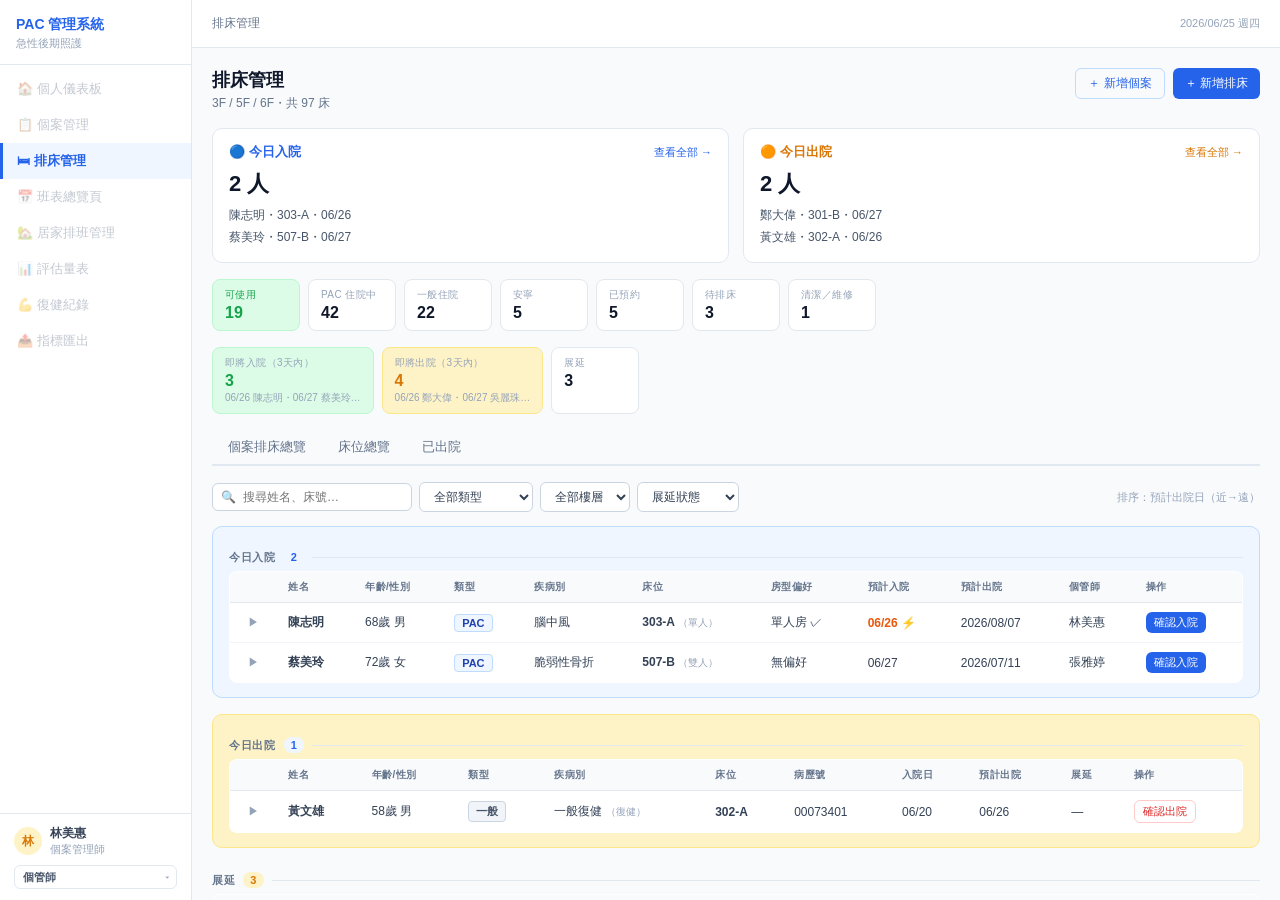
==== commit 980cf080: "Add files via upload" ====
--- a/排床管理2.html
+++ b/排床管理2.html
@@ -51,10 +51,10 @@
 .tt-gen{display:inline-flex;align-items:center;padding:2px 7px;border-radius:4px;font-size:11px;font-weight:700;background:var(--gray-100);color:var(--gray-600);border:1px solid var(--gray-300)}
 .tt-hos{display:inline-flex;align-items:center;padding:2px 7px;border-radius:4px;font-size:11px;font-weight:700;background:var(--purple-l);color:var(--purple);border:1px solid #DDD6FE}
 .stats-strip{display:flex;gap:8px;margin-bottom:16px;flex-wrap:wrap}
-.sc{background:var(--white);border:1px solid var(--gray-200);border-radius:8px;padding:10px 14px;min-width:88px;cursor:pointer;transition:all .15s}
+.sc{background:var(--white);border:1px solid var(--gray-200);border-radius:8px;padding:8px 12px;min-width:88px;cursor:pointer;transition:all .15s}
 .sc:hover{border-color:var(--blue);box-shadow:0 0 0 3px var(--blue-l)}
 .sl{font-size:10px;color:var(--gray-400);text-transform:uppercase;letter-spacing:.04em;margin-bottom:2px}
-.sv{font-size:20px;font-weight:700;color:var(--gray-900)}
+.sv{font-size:16px;font-weight:700;color:var(--gray-900)}
 .ss{font-size:10px;color:var(--gray-400);margin-top:1px}
 .sa{border-color:var(--green-m);background:var(--green-l)}.sa .sv,.sa .sl{color:var(--green)}
 .si{border-color:var(--green-m);background:var(--green-l)}.si .sv{color:var(--green)}
@@ -99,7 +99,6 @@
 .bc.today-out{border-color:var(--amber)!important}
 .bc.today-out::after{content:'🟠';position:absolute;top:2px;right:4px;font-size:9px;line-height:1}
 .bc.clean{background:var(--gray-100)}.bc.clean:hover{border-color:var(--gray-400);box-shadow:0 0 0 2px var(--gray-200)}
-.bc.filter-dim{opacity:.35}
 .bav{width:26px;height:26px;border-radius:50%;flex-shrink:0;display:flex;align-items:center;justify-content:center;font-size:13px}
 .av-ml{background:#BFDBFE;color:#1E40AF}.av-fe{background:#FECACA;color:#9F1239}.av-em{background:transparent}.av-cl{background:var(--gray-200);color:var(--gray-500)}
 .bi{flex:1;min-width:0}
@@ -176,6 +175,21 @@
 .bpc.tk{background:var(--gray-100);color:var(--gray-400);cursor:not-allowed}
 .bpc.pk{background:var(--blue);color:var(--white);border-color:var(--blue-d)}
 .ib{background:var(--blue-l);border-radius:7px;padding:10px 13px;font-size:12px;color:var(--blue-d);margin-bottom:14px}
+.locked-field{margin-top:6px;padding:9px 12px;background:var(--gray-100);border-radius:7px}
+.rp-room{border:1px solid var(--gray-200);border-radius:7px;margin-top:8px;overflow:hidden}
+.rp-summary{display:flex;align-items:center;gap:8px;padding:9px 12px;cursor:pointer;background:var(--white)}
+.rp-summary:hover{background:var(--gray-50)}
+.rp-summary-text{font-size:12px;font-weight:600;color:var(--gray-700);flex:1}
+.rp-tag{font-size:10px;font-weight:600;padding:2px 7px;border-radius:4px;background:var(--gray-100);color:var(--gray-500);flex-shrink:0}
+.rp-arrow{font-size:10px;color:var(--gray-400);flex-shrink:0}
+.rp-room.rp-selected{border-color:var(--blue)}
+.rp-room.rp-selected .rp-summary-text{color:var(--blue-d)}
+.rp-beds{display:grid;grid-template-columns:repeat(5,1fr);gap:6px;padding:0 12px 10px}
+.rp-bed{padding:7px 4px;border-radius:6px;text-align:center;font-size:11px;font-weight:600;cursor:pointer;border:2px solid transparent}
+.rp-bed.tk{background:var(--gray-100);color:var(--gray-400);cursor:not-allowed}
+.rp-bed.av{background:var(--green-l);color:var(--green);border-color:var(--green-m)}
+.rp-bed.av:hover{border-color:var(--green)}
+.rp-bed.pk{background:var(--blue);color:var(--white);border-color:var(--blue-d)}
 .dopt{flex:1;padding:10px 8px;border-radius:6px;text-align:center;font-size:12px;font-weight:600;cursor:pointer;border:2px solid transparent}
 .dopt.avail{background:var(--green-l);color:var(--green)}
 .dopt.clean{background:var(--gray-100);color:var(--gray-600)}
@@ -265,7 +279,7 @@
         </div>
       </div>
 
-      <!-- 統計卡 -->
+      <!-- 統計卡：第一排為狀態統計（點擊篩選），第二排為時間提醒（點擊捲動至對應區塊） -->
       <div class="stats-strip">
         <div class="sc sa" onclick="toggleStatFilter('avail',this)"><div class="sl">可使用</div><div class="sv" id="sc-avail">19</div></div>
         <div class="sc" onclick="toggleStatFilter('hosp-pac',this)"><div class="sl">PAC 住院中</div><div class="sv">42</div></div>
@@ -274,8 +288,11 @@
         <div class="sc" onclick="toggleStatFilter('reserved',this)"><div class="sl">已預約</div><div class="sv">5</div></div>
         <div class="sc" onclick="toggleStatFilter('pending',this)"><div class="sl">待排床</div><div class="sv">3</div></div>
         <div class="sc" onclick="toggleStatFilter('clean',this)"><div class="sl">清潔／維修</div><div class="sv">1</div></div>
-        <div class="sc si" onclick="toggleStatFilter('soon-in',this)"><div class="sl">即將入院（3天內）</div><div class="sv">3</div><div class="ss">06/26 陳志明・06/27 蔡美玲…</div></div>
-        <div class="sc so" onclick="toggleStatFilter('soon-out',this)"><div class="sl">即將出院（3天內）</div><div class="sv">4</div><div class="ss">06/26 鄭大偉・06/27 吳麗珠…</div></div>
+      </div>
+      <div class="stats-strip">
+        <div class="sc si" onclick="scrollToCaseSection('section-today-in')"><div class="sl">即將入院（3天內）</div><div class="sv">3</div><div class="ss">06/26 陳志明・06/27 蔡美玲…</div></div>
+        <div class="sc so" onclick="scrollToCaseSection('section-today-out')"><div class="sl">即將出院（3天內）</div><div class="sv">4</div><div class="ss">06/26 鄭大偉・06/27 吳麗珠…</div></div>
+        <div class="sc" onclick="scrollToCaseSection('hdr-extend')"><div class="sl">展延</div><div class="sv" id="sc-extend">3</div></div>
       </div>
     </div><!-- /tc-dash -->
 
@@ -283,6 +300,7 @@
     <div class="tabs">
       <div class="tab" id="tab-case" onclick="switchMain(this,'tc-case')">個案排床總覽</div>
       <div class="tab" id="tab-bed" onclick="switchMain(this,'tc-bed')">床位總覽</div>
+      <div class="tab" id="tab-discharged" onclick="switchMain(this,'tc-discharged')">已出院</div>
     </div>
 
     <!-- ══ 個案排床總覽 ══ -->
@@ -303,7 +321,7 @@
       <table class="ct">
         <thead><tr><th style="width:24px"></th><th>姓名</th><th>年齡/性別</th><th>類型</th><th>疾病別</th><th>床位</th><th>房型偏好</th><th>預計入院</th><th>預計出院</th><th>個管師</th><th>操作</th></tr></thead>
         <tbody id="today-in-body">
-          <tr id="adm-row-303-A" data-soon-in="1" onclick="toggleX('x4')"><td><button class="xb" id="xb4">▶</button></td>
+          <tr id="adm-row-303-A" onclick="toggleX('x4')"><td><button class="xb" id="xb4">▶</button></td>
             <td><strong>陳志明</strong></td><td>68歲 男</td><td><span class="tt-pac">PAC</span></td><td>腦中風</td>
             <td><strong>303-A</strong> <span style="font-size:10px;color:var(--gray-400)">（單人）</span></td><td>單人房 ✓</td>
             <td><span style="color:#EA580C;font-weight:600">06/26 ⚡</span></td><td>2026/08/07</td><td>林美惠</td>
@@ -314,7 +332,7 @@
             <div class="xact"><button class="btn bg btn-xs" onclick="alert('前往個案管理：陳志明')">前往個案管理 →</button><button class="btn bp btn-xs" onclick="admitByBedNo('303-A')">確認入院</button><button class="btn bd btn-xs" onclick="alert('已取消預約，床位 303-A 釋出')">取消預約</button></div>
             <div class="xf" style="margin-top:10px"><label>備註</label></div><textarea class="xnote" placeholder="點擊輸入備註…"></textarea>
           </td></tr>
-          <tr id="adm-row-507-B" data-soon-in="1" onclick="toggleX('x5')"><td><button class="xb" id="xb5">▶</button></td>
+          <tr id="adm-row-507-B" onclick="toggleX('x5')"><td><button class="xb" id="xb5">▶</button></td>
             <td><strong>蔡美玲</strong></td><td>72歲 女</td><td><span class="tt-pac">PAC</span></td><td>脆弱性骨折</td>
             <td><strong>507-B</strong> <span style="font-size:10px;color:var(--gray-400)">（雙人）</span></td><td>無偏好</td>
             <td>06/27</td><td>2026/07/11</td><td>張雅婷</td>
@@ -331,27 +349,11 @@
 
       <!-- 今日出院（從住院中分區篩出預計出院日＝今日的個案，獨立分區方便儀表板定位跳轉）-->
       <div class="today-sec out" id="section-today-out">
-      <div class="sl2">今日出院 <span class="badge bb" id="badge-today-out">2</span></div>
+      <div class="sl2">今日出院 <span class="badge bb" id="badge-today-out">1</span></div>
       <table class="ct">
         <thead><tr><th style="width:24px"></th><th>姓名</th><th>年齡/性別</th><th>類型</th><th>疾病別</th><th>床位</th><th>病歷號</th><th>入院日</th><th>預計出院</th><th>展延</th><th>操作</th></tr></thead>
         <tbody id="today-out-body">
-          <tr id="dis-row-301-B" data-soon-out="1" onclick="toggleX('x6')" style="background:#FFF7ED">
-            <td><button class="xb" id="xb6">▶</button></td>
-            <td><strong>鄭大偉</strong> <span class="badge br" style="font-size:10px">倒數2天</span></td><td>62歲 男</td>
-            <td><span class="tt-pac">PAC</span></td><td>脆弱性骨折</td><td><strong>301-B</strong></td><td>00073312</td>
-            <td>05/28</td><td style="color:var(--amber);font-weight:600">06/27 ⚠️</td>
-            <td><span class="ea">展延通過</span></td>
-            <td><button class="btn bd btn-xs" onclick="event.stopPropagation();openDischargeConfirm(null,'301-B','鄭大偉')">確認出院</button></td>
-          </tr>
-          <tr id="x6" class="xrow hidden"><td colspan="11">
-            <div class="xc"><div class="xf"><label>病歷號</label><span>00073312</span></div><div class="xf"><label>主治醫師</label><span>陳醫師（復健科）</span></div><div class="xf"><label>照護週數</label><span>第 4 週 / 3 週療程（展延後）</span></div><div class="xf"><label>家屬</label><span>鄭小芳（配偶）</span></div><div class="xf"><label>家屬電話</label><span>0956-123-456 <button class="btn btn-xs bg" onclick="alert('已複製')">複製</button></span></div><div class="xf"><label>房型</label><span>雙人房（301病室）</span></div></div>
-            <div style="margin-top:8px"><div class="xf"><label>展延通過・預計出院日更新</label></div>
-            <div class="xdr"><input type="date" value="2026-07-12"><button class="btn bp btn-xs" onclick="alert('預計出院日已更新為 2026/07/12，已同步個案管理')">確認新日期</button><span style="font-size:11px;color:var(--gray-400)">原始：06/27</span></div></div>
-            <div class="tp" style="margin-top:8px"><div class="tb"><div class="thd">英文</div><div class="tbd">Right hip fracture s/p ORIF. PAC rehab progressing well.</div></div><div class="tb"><div class="thd">中文</div><div class="tbd">右髖骨折術後，PAC 復健進行順利，下肢功能持續改善。</div></div></div>
-            <div class="xact"><button class="btn bg btn-xs" onclick="alert('前往個案管理：鄭大偉')">前往個案管理 →</button><button class="btn bg btn-xs" onclick="openModal('m-edit')">編輯排床</button><button class="btn bd btn-xs" onclick="openDischargeConfirm(null,'301-B','鄭大偉')">確認出院</button></div>
-            <div class="xf" style="margin-top:10px"><label>備註</label></div><textarea class="xnote">展延通過至 07/12，若功能持續改善可提早出院。</textarea>
-          </td></tr>
-          <tr id="dis-row-302-A" data-soon-out="1" onclick="toggleX('x8')">
+          <tr id="dis-row-302-A" onclick="toggleX('x8')">
             <td><button class="xb" id="xb8">▶</button></td>
             <td><strong>黃文雄</strong></td><td>58歲 男</td>
             <td><span class="tt-gen">一般</span></td><td>一般復健 <span style="font-size:10px;color:var(--gray-400)">（復健）</span></td>
@@ -360,19 +362,66 @@
           </tr>
           <tr id="x8" class="xrow hidden"><td colspan="11">
             <div class="xc c2"><div class="xf"><label>病歷號</label><span>00073401</span></div><div class="xf"><label>主治醫師</label><span>張醫師（骨科）</span></div><div class="xf"><label>家屬</label><span>黃小玲（女兒）</span></div><div class="xf"><label>家屬電話</label><span>0945-678-901 <button class="btn btn-xs bg" onclick="alert('已複製')">複製</button></span></div></div>
-            <div class="xact"><button class="btn bg btn-xs" onclick="openModal('m-edit')">編輯排床</button><button class="btn bd btn-xs" onclick="openDischargeConfirm(null,'302-A','黃文雄')">確認出院</button></div>
+            <div class="xact"><button class="btn bg btn-xs" onclick="alert('前往個案管理：黃文雄')">前往個案管理 →</button><button class="btn bg btn-xs" onclick="openModal('m-edit')">編輯排床</button><button class="btn bd btn-xs" onclick="openDischargeConfirm(null,'302-A','黃文雄')">確認出院</button></div>
             <div class="xf" style="margin-top:10px"><label>備註</label></div><textarea class="xnote" placeholder="點擊輸入備註…"></textarea>
           </td></tr>
         </tbody>
       </table>
       </div>
+
+      <!-- 展延：涵蓋「展延申請中」與「展延通過」的個案，獨立於今日出院／住院中之外方便統一追蹤 -->
+      <div class="sl2" id="hdr-extend">展延 <span class="badge ba" id="badge-extend">3</span></div>
+      <table class="ct">
+        <thead><tr><th style="width:24px"></th><th>姓名</th><th>年齡/性別</th><th>類型</th><th>疾病別</th><th>床位</th><th>病歷號</th><th>入院日</th><th>預計出院</th><th>展延</th><th>操作</th></tr></thead>
+        <tbody id="extend-body">
+          <tr onclick="toggleX('x7')">
+            <td><button class="xb" id="xb7">▶</button></td>
+            <td><strong>吳麗珠</strong> <span class="tdtag">今日更新</span></td><td>70歲 女</td>
+            <td><span class="tt-pac">PAC</span></td><td>腦中風</td><td><strong>303-B</strong></td><td>00073289</td>
+            <td>06/05</td><td>06/27</td><td><span class="ep">展延申請中</span></td>
+            <td><button class="btn bg btn-xs" onclick="event.stopPropagation();openModal('m-edit')">編輯</button></td>
+          </tr>
+          <tr id="x7" class="xrow hidden"><td colspan="11">
+            <div class="xc"><div class="xf"><label>病歷號</label><span>00073289</span></div><div class="xf"><label>主治醫師</label><span>王主任（神經內科）</span></div><div class="xf"><label>照護週數</label><span>第 3 週 / 6 週</span></div><div class="xf"><label>家屬</label><span>吳建志（兒子）</span></div><div class="xf"><label>家屬電話</label><span>0967-234-567 <button class="btn btn-xs bg" onclick="alert('已複製')">複製</button></span></div><div class="xf"><label>房型</label><span>雙人房（303病室）</span></div></div>
+            <div class="xact"><button class="btn bg btn-xs" onclick="alert('前往個案管理：吳麗珠')">前往個案管理 →</button><button class="btn bg btn-xs" onclick="openModal('m-edit')">編輯排床</button><button class="btn bd btn-xs" onclick="openDischargeConfirm(null,'303-B','吳麗珠')">確認出院</button></div>
+            <div class="xf" style="margin-top:10px"><label>備註</label></div><textarea class="xnote">今日更新：展延申請已送出，等待健保署回覆。</textarea>
+          </td></tr>
+          <tr id="dis-row-301-B" onclick="toggleX('x6')">
+            <td><button class="xb" id="xb6">▶</button></td>
+            <td><strong>鄭大偉</strong></td><td>62歲 男</td>
+            <td><span class="tt-pac">PAC</span></td><td>脆弱性骨折</td><td><strong>301-B</strong></td><td>00073312</td>
+            <td>05/28</td><td>07/12</td>
+            <td><span class="ea">展延通過</span></td>
+            <td><button class="btn bp btn-xs" onclick="event.stopPropagation();toggleX('x6')">確認新日期</button><button class="btn bd btn-xs" onclick="event.stopPropagation();openDischargeConfirm(null,'301-B','鄭大偉')">確認出院</button></td>
+          </tr>
+          <tr id="x6" class="xrow hidden"><td colspan="11">
+            <div class="xc"><div class="xf"><label>病歷號</label><span>00073312</span></div><div class="xf"><label>主治醫師</label><span>陳醫師（復健科）</span></div><div class="xf"><label>照護週數</label><span>第 4 週 / 3 週療程（展延後）</span></div><div class="xf"><label>家屬</label><span>鄭小芳（配偶）</span></div><div class="xf"><label>家屬電話</label><span>0956-123-456 <button class="btn btn-xs bg" onclick="alert('已複製')">複製</button></span></div><div class="xf"><label>房型</label><span>雙人房（301病室）</span></div></div>
+            <div style="margin-top:8px"><div class="xf"><label>展延通過・預計出院日更新</label></div>
+            <div class="xdr"><input type="date" value="2026-07-12"><button class="btn bp btn-xs" onclick="alert('預計出院日已更新為 2026/07/12，已同步個案管理')">確認新日期</button><span style="font-size:11px;color:var(--gray-400)">原始：06/27</span></div></div>
+            <div class="xact"><button class="btn bg btn-xs" onclick="alert('前往個案管理：鄭大偉')">前往個案管理 →</button><button class="btn bg btn-xs" onclick="openModal('m-edit')">編輯排床</button><button class="btn bd btn-xs" onclick="openDischargeConfirm(null,'301-B','鄭大偉')">確認出院</button></div>
+            <div class="xf" style="margin-top:10px"><label>備註</label></div><textarea class="xnote">展延通過至 07/12，若功能持續改善可提早出院。</textarea>
+          </td></tr>
+          <tr onclick="toggleX('xlw')">
+            <td><button class="xb" id="xblw">▶</button></td>
+            <td><strong>李文雄</strong></td><td>75歲 男</td>
+            <td><span class="tt-pac">PAC</span></td><td>腦中風</td><td><strong>301-A</strong></td><td>00073430</td>
+            <td>06/10</td><td>07/05</td><td><span class="ep">展延申請中</span></td>
+            <td><button class="btn bg btn-xs" onclick="event.stopPropagation();openModal('m-edit')">編輯</button></td>
+          </tr>
+          <tr id="xlw" class="xrow hidden"><td colspan="11">
+            <div class="xc"><div class="xf"><label>病歷號</label><span>00073430</span></div><div class="xf"><label>主治醫師</label><span>王主任（神經內科）</span></div><div class="xf"><label>照護週數</label><span>第 4 週 / 6 週</span></div><div class="xf"><label>家屬</label><span>李大明（兒子）</span></div><div class="xf"><label>家屬電話</label><span>0912-345-678 <button class="btn btn-xs bg" onclick="alert('已複製')">複製</button></span></div><div class="xf"><label>房型</label><span>4人房（301病室）</span></div></div>
+            <div class="xact"><button class="btn bg btn-xs" onclick="alert('前往個案管理：李文雄')">前往個案管理 →</button><button class="btn bg btn-xs" onclick="openModal('m-edit')">編輯排床</button><button class="btn bd btn-xs" onclick="openDischargeConfirm(null,'301-A','李文雄')">確認出院</button></div>
+            <div class="xf" style="margin-top:10px"><label>備註</label></div><textarea class="xnote" placeholder="點擊輸入備註…"></textarea>
+          </td></tr>
+        </tbody>
+      </table>
 
       <!-- 待排床 -->
       <div class="sl2" id="hdr-pending">待排床 <span class="badge ba" id="badge-pending">4</span></div>
       <table class="ct">
         <thead><tr><th style="width:24px"></th><th>姓名</th><th>年齡/性別</th><th>類型</th><th>疾病別</th><th>床位</th><th>房型偏好</th><th>預計入院</th><th>預計出院</th><th>個管師</th><th>操作</th></tr></thead>
         <tbody id="pending-body">
-          <tr id="pend-row-t1" data-soon-in="1" onclick="toggleX('xt1')"><td><button class="xb" id="xbt1">▶</button></td>
+          <tr id="pend-row-t1" onclick="toggleX('xt1')"><td><button class="xb" id="xbt1">▶</button></td>
             <td><strong>排床測試</strong></td><td>68歲 男</td><td><span class="tt-pac">PAC</span></td><td>脆弱性骨折</td>
             <td style="color:var(--amber)">尚未安排</td><td>無偏好</td>
             <td>2026/06/27</td><td>—</td><td>林美惠</td>
@@ -383,7 +432,7 @@
             <div class="xact"><button class="btn bg btn-xs" onclick="alert('前往個案管理：排床測試')">前往個案管理 →</button><button class="btn bp btn-xs" onclick="openCaseModal('t1')">安排床位</button></div>
             <div class="xf" style="margin-top:10px"><label>備註</label></div><textarea class="xnote" placeholder="點擊輸入備註…"></textarea>
           </td></tr>
-          <tr data-soon-in="1" onclick="toggleX('x1')"><td><button class="xb" id="xb1">▶</button></td>
+          <tr onclick="toggleX('x1')"><td><button class="xb" id="xb1">▶</button></td>
             <td><strong>陳志明</strong></td><td>68歲 男</td><td><span class="tt-pac">PAC</span></td><td>腦中風</td>
             <td style="color:var(--amber)">尚未安排</td><td>單人房</td>
             <td><span style="color:#EA580C;font-weight:600">06/26 ⚡</span></td><td>—</td><td>林美惠</td>
@@ -391,11 +440,10 @@
           </tr>
           <tr id="x1" class="xrow hidden"><td colspan="11">
             <div class="xc"><div class="xf"><label>病歷號</label><span>00073450</span></div><div class="xf"><label>主治醫師</label><span>王主任（神經內科）</span></div><div class="xf"><label>PAC療程</label><span>腦中風・42天（6週）</span></div><div class="xf"><label>家屬</label><span>陳小明（兒子）</span></div><div class="xf"><label>家屬電話</label><span>0912-345-678</span></div><div class="xf"><label>房型偏好</label><span>單人房</span></div></div>
-            <div class="tp"><div class="tb"><div class="thd">英文原文</div><div class="tbd">Left MCA infarction with right hemiparesis. Stable for PAC rehab.</div></div><div class="tb"><div class="thd">中文</div><div class="tbd">左側大腦中動脈梗塞合併右側偏癱，狀況穩定，適合 PAC 復健計畫。</div></div></div>
             <div class="xact"><button class="btn bg btn-xs" onclick="alert('前往個案管理：陳志明')">前往個案管理 →</button><button class="btn bp btn-xs" onclick="openCaseModal('p1')">安排床位</button></div>
             <div class="xf" style="margin-top:10px"><label>備註</label></div><textarea class="xnote" placeholder="點擊輸入備註…"></textarea>
           </td></tr>
-          <tr data-soon-in="1" onclick="toggleX('x2')"><td><button class="xb" id="xb2">▶</button></td>
+          <tr onclick="toggleX('x2')"><td><button class="xb" id="xb2">▶</button></td>
             <td><strong>蔡美玲</strong></td><td>72歲 女</td><td><span class="tt-pac">PAC</span></td><td>脆弱性骨折</td>
             <td style="color:var(--amber)">尚未安排</td><td>無偏好</td><td>06/27</td><td>—</td><td>張雅婷</td>
             <td><button class="btn bp btn-xs" onclick="event.stopPropagation();openCaseModal('p2')">安排床位</button></td>
@@ -428,23 +476,10 @@
       </table>
 
       <!-- 住院中 -->
-      <div class="sl2" id="hdr-hosp">住院中 <span class="badge bb">3</span></div>
+      <div class="sl2" id="hdr-hosp">住院中 <span class="badge bb">2</span></div>
       <table class="ct">
         <thead><tr><th style="width:24px"></th><th>姓名</th><th>年齡/性別</th><th>類型</th><th>疾病別</th><th>床位</th><th>病歷號</th><th>入院日</th><th>預計出院</th><th>展延</th><th>操作</th></tr></thead>
         <tbody id="hosp-body">
-          <tr data-soon-out="1" onclick="toggleX('x7')">
-            <td><button class="xb" id="xb7">▶</button></td>
-            <td><strong>吳麗珠</strong> <span class="tdtag">今日更新</span></td><td>70歲 女</td>
-            <td><span class="tt-pac">PAC</span></td><td>腦中風</td><td><strong>303-B</strong></td><td>00073289</td>
-            <td>06/05</td><td>06/27</td><td><span class="ep">展延申請中</span></td>
-            <td><button class="btn bg btn-xs" onclick="event.stopPropagation();openModal('m-edit')">編輯</button></td>
-          </tr>
-          <tr id="x7" class="xrow hidden"><td colspan="11">
-            <div class="xc"><div class="xf"><label>病歷號</label><span>00073289</span></div><div class="xf"><label>主治醫師</label><span>王主任（神經內科）</span></div><div class="xf"><label>照護週數</label><span>第 3 週 / 6 週</span></div><div class="xf"><label>家屬</label><span>吳建志（兒子）</span></div><div class="xf"><label>家屬電話</label><span>0967-234-567 <button class="btn btn-xs bg" onclick="alert('已複製')">複製</button></span></div><div class="xf"><label>房型</label><span>雙人房（303病室）</span></div></div>
-            <div class="tp" style="margin-top:8px"><div class="tb"><div class="thd">英文</div><div class="tbd">Left MCA infarction. Extension application submitted 06/25.</div></div><div class="tb"><div class="thd">中文</div><div class="tbd">左側大腦中動脈梗塞，展延申請已於 06/25 送出。</div></div></div>
-            <div class="xact"><button class="btn bg btn-xs" onclick="alert('前往個案管理：吳麗珠')">前往個案管理 →</button><button class="btn bg btn-xs" onclick="openModal('m-edit')">編輯排床</button><button class="btn bd btn-xs" onclick="openDischargeConfirm(null,'303-B','吳麗珠')">確認出院</button></div>
-            <div class="xf" style="margin-top:10px"><label>備註</label></div><textarea class="xnote">今日更新：展延申請已送出，等待健保署回覆。</textarea>
-          </td></tr>
           <tr onclick="toggleX('x9')">
             <td><button class="xb" id="xb9">▶</button></td>
             <td><strong>林淑美</strong></td><td>81歲 女</td>
@@ -454,10 +489,10 @@
           </tr>
           <tr id="x9" class="xrow hidden"><td colspan="11">
             <div class="xc c2"><div class="xf"><label>病歷號</label><span>00073355</span></div><div class="xf"><label>主治醫師</label><span>李醫師（安寧科）</span></div><div class="xf"><label>家屬</label><span>林大明（兒子）</span></div><div class="xf"><label>家屬電話</label><span>0978-345-678 <button class="btn btn-xs bg" onclick="alert('已複製')">複製</button></span></div></div>
-            <div class="xact"><button class="btn bg btn-xs" onclick="openModal('m-edit')">編輯排床</button><button class="btn bd btn-xs" onclick="openDischargeConfirm(null,'309-A','林淑美')">確認出院</button></div>
+            <div class="xact"><button class="btn bg btn-xs" onclick="alert('前往個案管理：林淑美')">前往個案管理 →</button><button class="btn bg btn-xs" onclick="openModal('m-edit')">編輯排床</button><button class="btn bd btn-xs" onclick="openDischargeConfirm(null,'309-A','林淑美')">確認出院</button></div>
             <div class="xf" style="margin-top:10px"><label>備註</label></div><textarea class="xnote" placeholder="點擊輸入備註…"></textarea>
           </td></tr>
-          <tr data-soon-out="1" onclick="toggleX('xa')">
+          <tr onclick="toggleX('xa')">
             <td><button class="xb" id="xbxa">▶</button></td>
             <td><strong>張志豪</strong></td><td>45歲 男</td>
             <td><span class="tt-gen">一般</span></td><td>外科開刀 <span style="font-size:10px;color:var(--gray-400)">（開刀）</span></td>
@@ -466,11 +501,459 @@
           </tr>
           <tr id="xa" class="xrow hidden"><td colspan="11">
             <div class="xc c2"><div class="xf"><label>病歷號</label><span>00073480</span></div><div class="xf"><label>主治醫師</label><span>趙醫師（外科）</span></div><div class="xf"><label>家屬</label><span>張美惠（配偶）</span></div><div class="xf"><label>家屬電話</label><span>0912-999-888 <button class="btn btn-xs bg" onclick="alert('已複製')">複製</button></span></div></div>
-            <div class="xact"><button class="btn bg btn-xs" onclick="openModal('m-edit')">編輯排床</button><button class="btn bd btn-xs" onclick="openDischargeConfirm(null,'605-A','張志豪')">確認出院</button></div>
+            <div class="xact"><button class="btn bg btn-xs" onclick="alert('前往個案管理：張志豪')">前往個案管理 →</button><button class="btn bg btn-xs" onclick="openModal('m-edit')">編輯排床</button><button class="btn bd btn-xs" onclick="openDischargeConfirm(null,'605-A','張志豪')">確認出院</button></div>
             <div class="xf" style="margin-top:10px"><label>備註</label></div><textarea class="xnote" placeholder="點擊輸入備註…"></textarea>
           </td></tr>
         </tbody>
       </table>
+    </div><!-- /tc-case -->
+
+    <!-- ══ 床位總覽 ══ -->
+    <div id="tc-bed" class="hidden">
+      <div class="toolbar">
+        <div class="tl">
+          <div class="ftabs">
+            <div class="ft active" onclick="switchFloor(this,'f3')">3F</div>
+            <div class="ft" onclick="switchFloor(this,'f5')">5F</div>
+            <div class="ft" onclick="switchFloor(this,'f6')">6F</div>
+          </div>
+          <select class="fs"><option>全部類型</option><option>PAC</option><option>安寧</option><option>一般</option><option>空床</option></select>
+        </div>
+        <div class="tr">
+          <div class="vt">
+            <button class="vb active" id="vbg" onclick="switchView('grid')">▦ 病室</button>
+            <button class="vb" id="vbl" onclick="switchView('list')">☰ 列表</button>
+          </div>
+        </div>
+      </div>
+
+      <!-- 圖例 -->
+      <div class="legend">
+        <span><span style="width:10px;height:10px;border-radius:50%;background:#BFDBFE;display:inline-block;margin-right:3px"></span>男</span>
+        <span><span style="width:10px;height:10px;border-radius:50%;background:#FECACA;display:inline-block;margin-right:3px"></span>女</span>
+        <span style="border-left:2px solid #EA580C;padding-left:6px">橘框 = 3天內入院</span>
+        <span style="border-left:2px solid var(--purple);padding-left:6px">紫框 = 3天內出院</span>
+        <span style="border-left:2px solid var(--blue);padding-left:6px">藍框 = 今日更新</span>
+        <span style="background:var(--blue);color:var(--white);font-size:9px;font-weight:700;padding:1px 5px;border-radius:3px">PAC</span>= PAC 專用病室
+      </div>
+
+      <div id="vgrid">
+        <!-- 3F -->
+        <div id="f3" class="floor-sec">
+          <div class="floor-lbl">3F</div>
+          <div class="rooms-grid">
+
+            <!-- 301：4床ABCD -->
+            <div class="room-blk"><div class="room-pb">PAC</div><div class="room-no">301 <span style="font-size:11px;color:var(--gray-400);font-weight:400">4人房</span></div>
+              <div class="beds-g c2">
+                <div class="bc sou" onclick="openModal('m-dpac')"><div class="bav av-ml">👤</div><div class="bi"><div class="bn">李文雄(75)</div><div class="bd2">腦中風</div></div><div class="bl">A</div></div>
+                <div class="bc sou today-out" onclick="openModal('m-dpac')"><div class="bav av-ml">👤</div><div class="bi"><div class="bn">鄭大偉(62)</div><div class="bd2">脆弱性骨折</div></div><div class="bl">B</div></div>
+                <div class="bc" onclick="openModal('m-dpac')"><div class="bav av-fe">👤</div><div class="bi"><div class="bn">王秀美(68)</div><div class="bd2">衰弱高齡</div></div><div class="bl">C</div></div>
+                <div class="bc" onclick="openModal('m-dpac')"><div class="bav av-ml">👤</div><div class="bi"><div class="bn">林建志(71)</div><div class="bd2">腦中風</div></div><div class="bl">D</div></div>
+              </div>
+            </div>
+
+            <!-- 302：5床ABCDE -->
+            <div class="room-blk"><div class="room-no">302 <span style="font-size:11px;color:var(--gray-400);font-weight:400">5人房</span></div>
+              <div class="beds-g c2">
+                <div class="bc today-out" onclick="openModal('m-dgen')"><div class="bav av-ml">👤</div><div class="bi"><div class="bn">黃文雄(58)</div><div class="bd2">一般復健</div></div><div class="bl">A</div></div>
+                <div class="bc avail" onclick="openBedModalFromEl(this)"><div class="bav av-em"></div><div class="bi"><div class="el">(空床)</div></div><div class="bl">B</div></div>
+                <div class="bc" onclick="openModal('m-dgen')"><div class="bav av-fe">👤</div><div class="bi"><div class="bn">陳淑美(55)</div><div class="bd2">內科住院</div></div><div class="bl">C</div></div>
+                <div class="bc avail" onclick="openBedModalFromEl(this)"><div class="bav av-em"></div><div class="bi"><div class="el">(空床)</div></div><div class="bl">D</div></div>
+                <div class="bc avail" onclick="openBedModalFromEl(this)"><div class="bav av-em"></div><div class="bi"><div class="el">(空床)</div></div><div class="bl">E</div></div>
+              </div>
+            </div>
+
+            <!-- 303：2床AB，PAC -->
+            <div class="room-blk"><div class="room-pb">PAC</div><div class="room-no">303 <span style="font-size:11px;color:var(--gray-400);font-weight:400">2人房</span></div>
+              <div class="beds-g c2">
+                <div class="bc td sin today-in" onclick="openModal('m-dres')"><div class="bav av-ml">👤</div><div class="bi"><div class="bn">陳志明(68)</div><div class="bd2">已預約</div></div><div class="bl">A</div></div>
+                <div class="bc td" onclick="openModal('m-dpac')"><div class="bav av-fe">👤</div><div class="bi"><div class="bn">吳麗珠(70)</div><div class="bd2">腦中風</div></div><div class="bl">B</div></div>
+              </div>
+            </div>
+
+            <!-- 305：2床AB -->
+            <div class="room-blk"><div class="room-no">305 <span style="font-size:11px;color:var(--gray-400);font-weight:400">2人房</span></div>
+              <div class="beds-g c2">
+                <div class="bc avail" onclick="openBedModalFromEl(this)"><div class="bav av-em"></div><div class="bi"><div class="el">(空床)</div></div><div class="bl">A</div></div>
+                <div class="bc" onclick="openModal('m-dpac')"><div class="bav av-ml">👤</div><div class="bi"><div class="bn">許志豪(63)</div><div class="bd2">創傷性神經損傷</div></div><div class="bl">B</div></div>
+              </div>
+            </div>
+
+            <!-- 306：2床AB -->
+            <div class="room-blk"><div class="room-no">306 <span style="font-size:11px;color:var(--gray-400);font-weight:400">2人房</span></div>
+              <div class="beds-g c2">
+                <div class="bc" onclick="openModal('m-dpac')"><div class="bav av-ml">👤</div><div class="bi"><div class="bn">趙大明(77)</div><div class="bd2">衰弱高齡</div></div><div class="bl">A</div></div>
+                <div class="bc" onclick="openModal('m-dpac')"><div class="bav av-fe">👤</div><div class="bi"><div class="bn">劉淑芬(66)</div><div class="bd2">腦中風</div></div><div class="bl">B</div></div>
+              </div>
+            </div>
+
+            <!-- 307：5床ABCDE -->
+            <div class="room-blk"><div class="room-no">307 <span style="font-size:11px;color:var(--gray-400);font-weight:400">5人房</span></div>
+              <div class="beds-g c2">
+                <div class="bc" onclick="openModal('m-dgen')"><div class="bav av-ml">👤</div><div class="bi"><div class="bn">郭志強(52)</div><div class="bd2">一般復健</div></div><div class="bl">A</div></div>
+                <div class="bc" onclick="openModal('m-dgen')"><div class="bav av-ml">👤</div><div class="bi"><div class="bn">蔡建宏(60)</div><div class="bd2">外科開刀</div></div><div class="bl">B</div></div>
+                <div class="bc" onclick="openModal('m-dgen')"><div class="bav av-fe">👤</div><div class="bi"><div class="bn">陳秀英(48)</div><div class="bd2">內科住院</div></div><div class="bl">C</div></div>
+                <div class="bc" onclick="openModal('m-dgen')"><div class="bav av-ml">👤</div><div class="bi"><div class="bn">吳國雄(55)</div><div class="bd2">一般復健</div></div><div class="bl">D</div></div>
+                <div class="bc avail" onclick="openBedModalFromEl(this)"><div class="bav av-em"></div><div class="bi"><div class="el">(空床)</div></div><div class="bl">E</div></div>
+              </div>
+            </div>
+
+            <!-- 308：5床ABCDE -->
+            <div class="room-blk"><div class="room-pb">PAC</div><div class="room-no">308 <span style="font-size:11px;color:var(--gray-400);font-weight:400">5人房</span></div>
+              <div class="beds-g c2">
+                <div class="bc avail" onclick="openBedModalFromEl(this)"><div class="bav av-em"></div><div class="bi"><div class="el">(空床)</div></div><div class="bl">A</div></div>
+                <div class="bc" onclick="openModal('m-dpac')"><div class="bav av-ml">👤</div><div class="bi"><div class="bn">張明德(59)</div><div class="bd2">腦中風</div></div><div class="bl">B</div></div>
+                <div class="bc" onclick="openModal('m-dpac')"><div class="bav av-fe">👤</div><div class="bi"><div class="bn">林美君(73)</div><div class="bd2">衰弱高齡</div></div><div class="bl">C</div></div>
+                <div class="bc" onclick="openModal('m-dpac')"><div class="bav av-ml">👤</div><div class="bi"><div class="bn">黃正雄(65)</div><div class="bd2">脆弱性骨折</div></div><div class="bl">D</div></div>
+                <div class="bc avail" onclick="openBedModalFromEl(this)"><div class="bav av-em"></div><div class="bi"><div class="el">(空床)</div></div><div class="bl">E</div></div>
+              </div>
+            </div>
+
+            <!-- 309：2床AB -->
+            <div class="room-blk"><div class="room-no">309 <span style="font-size:11px;color:var(--gray-400);font-weight:400">2人房</span></div>
+              <div class="beds-g c2">
+                <div class="bc" onclick="openModal('m-dgen')"><div class="bav av-fe">👤</div><div class="bi"><div class="bn">林淑美(81)</div><div class="bd2">安寧</div></div><div class="bl">A</div></div>
+                <div class="bc" onclick="openModal('m-dpac')"><div class="bav av-ml">👤</div><div class="bi"><div class="bn">陳志豪(67)</div><div class="bd2">腦中風</div></div><div class="bl">B</div></div>
+              </div>
+            </div>
+
+            <!-- 310：2床AB -->
+            <div class="room-blk"><div class="room-no">310 <span style="font-size:11px;color:var(--gray-400);font-weight:400">2人房</span></div>
+              <div class="beds-g c2">
+                <div class="bc" onclick="openModal('m-dpac')"><div class="bav av-ml">👤</div><div class="bi"><div class="bn">許國棟(69)</div><div class="bd2">創傷性神經損傷</div></div><div class="bl">A</div></div>
+                <div class="bc" onclick="openModal('m-dpac')"><div class="bav av-fe">👤</div><div class="bi"><div class="bn">吳淑華(74)</div><div class="bd2">衰弱高齡</div></div><div class="bl">B</div></div>
+              </div>
+            </div>
+
+            <!-- 311：2床AB -->
+            <div class="room-blk"><div class="room-no">311 <span style="font-size:11px;color:var(--gray-400);font-weight:400">2人房</span></div>
+              <div class="beds-g c2">
+                <div class="bc" onclick="openModal('m-dpac')"><div class="bav av-ml">👤</div><div class="bi"><div class="bn">陳大明(80)</div><div class="bd2">腦中風</div></div><div class="bl">A</div></div>
+                <div class="bc" onclick="openModal('m-dpac')"><div class="bav av-fe">👤</div><div class="bi"><div class="bn">王淑芬(58)</div><div class="bd2">脆弱性骨折</div></div><div class="bl">B</div></div>
+              </div>
+            </div>
+
+            <!-- 312：單床A -->
+            <div class="room-blk"><div class="room-pb">PAC</div><div class="room-no">312 <span style="font-size:11px;color:var(--gray-400);font-weight:400">單人房</span></div>
+              <div class="beds-g c1">
+                <div class="bc" onclick="openModal('m-dpac')"><div class="bav av-ml">👤</div><div class="bi"><div class="bn">劉家豪(49)</div><div class="bd2">腦中風</div></div><div class="bl">A</div></div>
+              </div>
+            </div>
+
+          </div>
+        </div><!-- /f3 -->
+        <!-- 5F -->
+        <div id="f5" class="floor-sec hidden">
+          <div class="floor-lbl">5F</div>
+          <div class="rooms-grid">
+            <!-- 501：4床ABCD PAC -->
+            <div class="room-blk"><div class="room-pb">PAC</div><div class="room-no">501 <span style="font-size:11px;color:var(--gray-400);font-weight:400">4人房</span></div>
+              <div class="beds-g c2">
+                <div class="bc" onclick="openModal('m-dpac')"><div class="bav av-ml">👤</div><div class="bi"><div class="bn">張惠美(64)</div><div class="bd2">衰弱高齡</div></div><div class="bl">A</div></div>
+                <div class="bc" onclick="openModal('m-dpac')"><div class="bav av-ml">👤</div><div class="bi"><div class="bn">劉建宏(59)</div><div class="bd2">創傷性神經損傷</div></div><div class="bl">B</div></div>
+                <div class="bc" onclick="openModal('m-dpac')"><div class="bav av-fe">👤</div><div class="bi"><div class="bn">吳芳玲(72)</div><div class="bd2">腦中風</div></div><div class="bl">C</div></div>
+                <div class="bc avail" onclick="openBedModalFromEl(this)"><div class="bav av-em"></div><div class="bi"><div class="el">(空床)</div></div><div class="bl">D</div></div>
+              </div>
+            </div>
+            <!-- 502：4床ABCD -->
+            <div class="room-blk"><div class="room-no">502 <span style="font-size:11px;color:var(--gray-400);font-weight:400">4人房</span></div>
+              <div class="beds-g c2">
+                <div class="bc" onclick="openModal('m-dpac')"><div class="bav av-ml">👤</div><div class="bi"><div class="bn">陳俊宏(50)</div><div class="bd2">腦中風</div></div><div class="bl">A</div></div>
+                <div class="bc" onclick="openModal('m-dpac')"><div class="bav av-fe">👤</div><div class="bi"><div class="bn">李美玲(63)</div><div class="bd2">脆弱性骨折</div></div><div class="bl">B</div></div>
+                <div class="bc" onclick="openModal('m-dpac')"><div class="bav av-ml">👤</div><div class="bi"><div class="bn">鄭世傑(67)</div><div class="bd2">創傷性神經損傷</div></div><div class="bl">C</div></div>
+                <div class="bc" onclick="openModal('m-dpac')"><div class="bav av-fe">👤</div><div class="bi"><div class="bn">林佳慧(55)</div><div class="bd2">腦中風</div></div><div class="bl">D</div></div>
+              </div>
+            </div>
+            <!-- 503：2床AB -->
+            <div class="room-blk"><div class="room-no">503 <span style="font-size:11px;color:var(--gray-400);font-weight:400">2人房</span></div>
+              <div class="beds-g c2">
+                <div class="bc" onclick="openModal('m-dpac')"><div class="bav av-ml">👤</div><div class="bi"><div class="bn">黃志明(78)</div><div class="bd2">衰弱高齡</div></div><div class="bl">A</div></div>
+                <div class="bc" onclick="openModal('m-dpac')"><div class="bav av-fe">👤</div><div class="bi"><div class="bn">蔡淑珍(61)</div><div class="bd2">脆弱性骨折</div></div><div class="bl">B</div></div>
+              </div>
+            </div>
+            <!-- 505：單床A PAC -->
+            <div class="room-blk"><div class="room-pb">PAC</div><div class="room-no">505 <span style="font-size:11px;color:var(--gray-400);font-weight:400">單人房</span></div>
+              <div class="beds-g c1">
+                <div class="bc avail" onclick="openBedModalFromEl(this)"><div class="bav av-em"></div><div class="bi"><div class="el">(空床)</div></div><div class="bl">A</div></div>
+              </div>
+            </div>
+            <!-- 506：2床AB -->
+            <div class="room-blk"><div class="room-no">506 <span style="font-size:11px;color:var(--gray-400);font-weight:400">2人房</span></div>
+              <div class="beds-g c2">
+                <div class="bc" onclick="openModal('m-dpac')"><div class="bav av-ml">👤</div><div class="bi"><div class="bn">許正雄(82)</div><div class="bd2">腦中風</div></div><div class="bl">A</div></div>
+                <div class="bc" onclick="openModal('m-dpac')"><div class="bav av-fe">👤</div><div class="bi"><div class="bn">王雅君(76)</div><div class="bd2">衰弱高齡</div></div><div class="bl">B</div></div>
+              </div>
+            </div>
+            <!-- 507：2床AB -->
+            <div class="room-blk"><div class="room-no">507 <span style="font-size:11px;color:var(--gray-400);font-weight:400">2人房</span></div>
+              <div class="beds-g c2">
+                <div class="bc avail" onclick="openBedModalFromEl(this)"><div class="bav av-em"></div><div class="bi"><div class="el">(空床)</div></div><div class="bl">A</div></div>
+                <div class="bc sin today-in" onclick="openModal('m-dres')"><div class="bav av-fe">👤</div><div class="bi"><div class="bn">蔡美玲(72)</div><div class="bd2">已預約</div></div><div class="bl">B</div></div>
+              </div>
+            </div>
+            <!-- 508：4床ABCD -->
+            <div class="room-blk"><div class="room-no">508 <span style="font-size:11px;color:var(--gray-400);font-weight:400">4人房</span></div>
+              <div class="beds-g c2">
+                <div class="bc" onclick="openModal('m-dgen')"><div class="bav av-ml">👤</div><div class="bi"><div class="bn">陳大為(45)</div><div class="bd2">外科開刀</div></div><div class="bl">A</div></div>
+                <div class="bc" onclick="openModal('m-dgen')"><div class="bav av-ml">👤</div><div class="bi"><div class="bn">林志明(38)</div><div class="bd2">內科住院</div></div><div class="bl">B</div></div>
+                <div class="bc avail" onclick="openBedModalFromEl(this)"><div class="bav av-em"></div><div class="bi"><div class="el">(空床)</div></div><div class="bl">C</div></div>
+                <div class="bc" onclick="openModal('m-dgen')"><div class="bav av-ml">👤</div><div class="bi"><div class="bn">張建宏(52)</div><div class="bd2">一般復健</div></div><div class="bl">D</div></div>
+              </div>
+            </div>
+            <!-- 509：4床ABCD -->
+            <div class="room-blk"><div class="room-no">509 <span style="font-size:11px;color:var(--gray-400);font-weight:400">4人房</span></div>
+              <div class="beds-g c2">
+                <div class="bc avail" onclick="openBedModalFromEl(this)"><div class="bav av-em"></div><div class="bi"><div class="el">(空床)</div></div><div class="bl">A</div></div>
+                <div class="bc" onclick="openModal('m-dpac')"><div class="bav av-fe">👤</div><div class="bi"><div class="bn">吳淑惠(69)</div><div class="bd2">腦中風</div></div><div class="bl">B</div></div>
+                <div class="bc" onclick="openModal('m-dpac')"><div class="bav av-fe">👤</div><div class="bi"><div class="bn">劉秀蘭(74)</div><div class="bd2">衰弱高齡</div></div><div class="bl">C</div></div>
+                <div class="bc" onclick="openModal('m-dgen')"><div class="bav av-ml">👤</div><div class="bi"><div class="bn">許文德(57)</div><div class="bd2">外科開刀</div></div><div class="bl">D</div></div>
+              </div>
+            </div>
+            <!-- 510：2床AB -->
+            <div class="room-blk"><div class="room-no">510 <span style="font-size:11px;color:var(--gray-400);font-weight:400">2人房</span></div>
+              <div class="beds-g c2">
+                <div class="bc" onclick="openModal('m-dpac')"><div class="bav av-ml">👤</div><div class="bi"><div class="bn">鄭志雄(70)</div><div class="bd2">腦中風</div></div><div class="bl">A</div></div>
+                <div class="bc" onclick="openModal('m-dpac')"><div class="bav av-fe">👤</div><div class="bi"><div class="bn">陳淑華(66)</div><div class="bd2">創傷性神經損傷</div></div><div class="bl">B</div></div>
+              </div>
+            </div>
+            <!-- 511：2床AB -->
+            <div class="room-blk"><div class="room-no">511 <span style="font-size:11px;color:var(--gray-400);font-weight:400">2人房</span></div>
+              <div class="beds-g c2">
+                <div class="bc" onclick="openModal('m-dpac')"><div class="bav av-ml">👤</div><div class="bi"><div class="bn">李建志(61)</div><div class="bd2">腦中風</div></div><div class="bl">A</div></div>
+                <div class="bc" onclick="openModal('m-dpac')"><div class="bav av-fe">👤</div><div class="bi"><div class="bn">王美惠(55)</div><div class="bd2">脆弱性骨折</div></div><div class="bl">B</div></div>
+              </div>
+            </div>
+            <!-- 512：2床AB -->
+            <div class="room-blk"><div class="room-no">512 <span style="font-size:11px;color:var(--gray-400);font-weight:400">2人房</span></div>
+              <div class="beds-g c2">
+                <div class="bc" onclick="openModal('m-dpac')"><div class="bav av-ml">👤</div><div class="bi"><div class="bn">吳建民(63)</div><div class="bd2">腦中風</div></div><div class="bl">A</div></div>
+                <div class="bc" onclick="openModal('m-dpac')"><div class="bav av-fe">👤</div><div class="bi"><div class="bn">黃淑珍(58)</div><div class="bd2">衰弱高齡</div></div><div class="bl">B</div></div>
+              </div>
+            </div>
+            <!-- 513：2床AB -->
+            <div class="room-blk"><div class="room-no">513 <span style="font-size:11px;color:var(--gray-400);font-weight:400">2人房</span></div>
+              <div class="beds-g c2">
+                <div class="bc" onclick="openModal('m-dpac')"><div class="bav av-ml">👤</div><div class="bi"><div class="bn">林大偉(75)</div><div class="bd2">衰弱高齡</div></div><div class="bl">A</div></div>
+                <div class="bc" onclick="openModal('m-dpac')"><div class="bav av-fe">👤</div><div class="bi"><div class="bn">蔡美鳳(67)</div><div class="bd2">腦中風</div></div><div class="bl">B</div></div>
+              </div>
+            </div>
+            <!-- 515：2床AB -->
+            <div class="room-blk"><div class="room-no">515 <span style="font-size:11px;color:var(--gray-400);font-weight:400">2人房</span></div>
+              <div class="beds-g c2">
+                <div class="bc" onclick="openModal('m-dpac')"><div class="bav av-ml">👤</div><div class="bi"><div class="bn">陳建國(54)</div><div class="bd2">脆弱性骨折</div></div><div class="bl">A</div></div>
+                <div class="bc" onclick="openModal('m-dpac')"><div class="bav av-fe">👤</div><div class="bi"><div class="bn">許美雲(43)</div><div class="bd2">創傷性神經損傷</div></div><div class="bl">B</div></div>
+              </div>
+            </div>
+          </div>
+        </div><!-- /f5 -->
+        <!-- 6F -->
+        <div id="f6" class="floor-sec hidden">
+          <div class="floor-lbl">6F</div>
+          <div class="rooms-grid">
+            <!-- 601：4床ABCD -->
+            <div class="room-blk"><div class="room-no">601 <span style="font-size:11px;color:var(--gray-400);font-weight:400">4人房</span></div>
+              <div class="beds-g c2">
+                <div class="bc" onclick="openModal('m-dpac')"><div class="bav av-ml">👤</div><div class="bi"><div class="bn">謝建成(67)</div><div class="bd2">腦中風</div></div><div class="bl">A</div></div>
+                <div class="bc" onclick="openModal('m-dpac')"><div class="bav av-ml">👤</div><div class="bi"><div class="bn">林志偉(70)</div><div class="bd2">創傷性神經損傷</div></div><div class="bl">B</div></div>
+                <div class="bc" onclick="openModal('m-dpac')"><div class="bav av-fe">👤</div><div class="bi"><div class="bn">王美珠(76)</div><div class="bd2">衰弱高齡</div></div><div class="bl">C</div></div>
+                <div class="bc" onclick="openModal('m-dpac')"><div class="bav av-fe">👤</div><div class="bi"><div class="bn">吳秀蘭(62)</div><div class="bd2">腦中風</div></div><div class="bl">D</div></div>
+              </div>
+            </div>
+            <!-- 602：4床ABCD -->
+            <div class="room-blk"><div class="room-no">602 <span style="font-size:11px;color:var(--gray-400);font-weight:400">4人房</span></div>
+              <div class="beds-g c2">
+                <div class="bc avail" onclick="openBedModalFromEl(this)"><div class="bav av-em"></div><div class="bi"><div class="el">(空床)</div></div><div class="bl">A</div></div>
+                <div class="bc" onclick="openModal('m-dpac')"><div class="bav av-fe">👤</div><div class="bi"><div class="bn">陳淑英(58)</div><div class="bd2">脆弱性骨折</div></div><div class="bl">B</div></div>
+                <div class="bc avail" onclick="openBedModalFromEl(this)"><div class="bav av-em"></div><div class="bi"><div class="el">(空床)</div></div><div class="bl">C</div></div>
+                <div class="bc avail" onclick="openBedModalFromEl(this)"><div class="bav av-em"></div><div class="bi"><div class="el">(空床)</div></div><div class="bl">D</div></div>
+              </div>
+            </div>
+            <!-- 603：2床AB -->
+            <div class="room-blk"><div class="room-no">603 <span style="font-size:11px;color:var(--gray-400);font-weight:400">2人房</span></div>
+              <div class="beds-g c2">
+                <div class="bc avail" onclick="openBedModalFromEl(this)"><div class="bav av-em"></div><div class="bi"><div class="el">(空床)</div></div><div class="bl">A</div></div>
+                <div class="bc avail" onclick="openBedModalFromEl(this)"><div class="bav av-em"></div><div class="bi"><div class="el">(空床)</div></div><div class="bl">B</div></div>
+              </div>
+            </div>
+            <!-- 605：5床ABCDE -->
+            <div class="room-blk"><div class="room-no">605 <span style="font-size:11px;color:var(--gray-400);font-weight:400">5人房</span></div>
+              <div class="beds-g c2">
+                <div class="bc" onclick="openModal('m-dgen')"><div class="bav av-ml">👤</div><div class="bi"><div class="bn">張志豪(45)</div><div class="bd2">外科開刀</div></div><div class="bl">A</div></div>
+                <div class="bc" onclick="openModal('m-dgen')"><div class="bav av-ml">👤</div><div class="bi"><div class="bn">林建宏(52)</div><div class="bd2">一般復健</div></div><div class="bl">B</div></div>
+                <div class="bc" onclick="openModal('m-dgen')"><div class="bav av-fe">👤</div><div class="bi"><div class="bn">黃淑芬(48)</div><div class="bd2">內科住院</div></div><div class="bl">C</div></div>
+                <div class="bc" onclick="openModal('m-dgen')"><div class="bav av-ml">👤</div><div class="bi"><div class="bn">陳文雄(60)</div><div class="bd2">一般復健</div></div><div class="bl">D</div></div>
+                <div class="bc avail" onclick="openBedModalFromEl(this)"><div class="bav av-em"></div><div class="bi"><div class="el">(空床)</div></div><div class="bl">E</div></div>
+              </div>
+            </div>
+            <!-- 606：單床A -->
+            <div class="room-blk"><div class="room-pb">PAC</div><div class="room-no">606 <span style="font-size:11px;color:var(--gray-400);font-weight:400">單人房</span></div>
+              <div class="beds-g c1">
+                <div class="bc avail" onclick="openBedModalFromEl(this)"><div class="bav av-em"></div><div class="bi"><div class="el">(空床)</div></div><div class="bl">A</div></div>
+              </div>
+            </div>
+            <!-- 607：2床AB -->
+            <div class="room-blk"><div class="room-no">607 <span style="font-size:11px;color:var(--gray-400);font-weight:400">2人房</span></div>
+              <div class="beds-g c2">
+                <div class="bc avail" onclick="openBedModalFromEl(this)"><div class="bav av-em"></div><div class="bi"><div class="el">(空床)</div></div><div class="bl">A</div></div>
+                <div class="bc avail" onclick="openBedModalFromEl(this)"><div class="bav av-em"></div><div class="bi"><div class="el">(空床)</div></div><div class="bl">B</div></div>
+              </div>
+            </div>
+            <!-- 608：2床AB -->
+            <div class="room-blk"><div class="room-no">608 <span style="font-size:11px;color:var(--gray-400);font-weight:400">2人房</span></div>
+              <div class="beds-g c2">
+                <div class="bc" onclick="openModal('m-dgen')"><div class="bav av-fe">👤</div><div class="bi"><div class="bn">蔡秀美(53)</div><div class="bd2">安寧</div></div><div class="bl">A</div></div>
+                <div class="bc" onclick="openModal('m-dpac')"><div class="bav av-ml">👤</div><div class="bi"><div class="bn">林建志(65)</div><div class="bd2">腦中風</div></div><div class="bl">B</div></div>
+              </div>
+            </div>
+            <!-- 609：2床AB -->
+            <div class="room-blk"><div class="room-no">609 <span style="font-size:11px;color:var(--gray-400);font-weight:400">2人房</span></div>
+              <div class="beds-g c2">
+                <div class="bc avail" onclick="openBedModalFromEl(this)"><div class="bav av-em"></div><div class="bi"><div class="el">(空床)</div></div><div class="bl">A</div></div>
+                <div class="bc avail" onclick="openBedModalFromEl(this)"><div class="bav av-em"></div><div class="bi"><div class="el">(空床)</div></div><div class="bl">B</div></div>
+              </div>
+            </div>
+            <!-- 610：2床AB（A 床示範清潔／維修中狀態） -->
+            <div class="room-blk"><div class="room-no">610 <span style="font-size:11px;color:var(--gray-400);font-weight:400">2人房</span></div>
+              <div class="beds-g c2">
+                <div class="bc clean" onclick="alert('床位清潔／維修中，暫不可安排入住')"><div class="bav av-cl">🧹</div><div class="bi"><div class="el">清潔中</div></div><div class="bl">A</div></div>
+                <div class="bc avail" onclick="openBedModalFromEl(this)"><div class="bav av-em"></div><div class="bi"><div class="el">(空床)</div></div><div class="bl">B</div></div>
+              </div>
+            </div>
+            <!-- 611：2床AB -->
+            <div class="room-blk"><div class="room-no">611 <span style="font-size:11px;color:var(--gray-400);font-weight:400">2人房</span></div>
+              <div class="beds-g c2">
+                <div class="bc avail" onclick="openBedModalFromEl(this)"><div class="bav av-em"></div><div class="bi"><div class="el">(空床)</div></div><div class="bl">A</div></div>
+                <div class="bc" onclick="openModal('m-dpac')"><div class="bav av-ml">👤</div><div class="bi"><div class="bn">許建民(71)</div><div class="bd2">衰弱高齡</div></div><div class="bl">B</div></div>
+              </div>
+            </div>
+            <!-- 612：單床A PAC -->
+            <div class="room-blk"><div class="room-pb">PAC</div><div class="room-no">612 <span style="font-size:11px;color:var(--gray-400);font-weight:400">單人房</span></div>
+              <div class="beds-g c1">
+                <div class="bc" onclick="openModal('m-dpac')"><div class="bav av-fe">👤</div><div class="bi"><div class="bn">吳淑芬(68)</div><div class="bd2">腦中風</div></div><div class="bl">A</div></div>
+              </div>
+            </div>
+          </div>
+        </div><!-- /f6 -->
+
+      </div><!-- /vgrid -->
+
+      <!-- 列表視圖 -->
+      <div id="vlist" class="hidden">
+        <table class="blt">
+          <thead><tr><th>床號</th><th>病室</th><th>房型</th><th>樓層</th><th>類型</th><th>姓名</th><th>疾病別</th><th>病歷號</th><th>入院日</th><th>預計出院</th><th>展延</th><th>操作</th></tr></thead>
+          <tbody>
+            <tr onclick="openModal('m-dpac')" data-bed-status="PAC住院中"><td><strong>301-A</strong></td><td>301</td><td>4人</td><td>3F</td><td><span class="tt-pac">PAC</span></td><td>李文雄(75) <span class="tdtag">更新</span></td><td>腦中風</td><td>00073289</td><td>06/10</td><td style="color:var(--amber);font-weight:600">06/27 ⚠️</td><td><span class="ep">展延申請中</span></td><td><button class="btn bg btn-xs" onclick="event.stopPropagation();openModal('m-edit')">編輯</button></td></tr>
+            <tr onclick="openModal('m-dpac')" data-bed-status="PAC住院中"><td><strong>301-B</strong></td><td>301</td><td>4人</td><td>3F</td><td><span class="tt-pac">PAC</span></td><td>鄭大偉(62)</td><td>脆弱性骨折</td><td>00073312</td><td>05/28</td><td style="color:var(--amber);font-weight:600">06/27 ⚠️</td><td><span class="ea">展延通過</span></td><td><button class="btn bg btn-xs" onclick="event.stopPropagation();openModal('m-edit')">編輯</button></td></tr>
+            <tr onclick="openModal('m-dres')" data-bed-status="已預約"><td><strong>303-A</strong></td><td>303</td><td>2人</td><td>3F</td><td><span class="tt-pac">PAC</span></td><td>陳志明(68) <span class="cdi">明日入院</span></td><td>腦中風</td><td>00073450</td><td>06/26</td><td>08/07</td><td>—</td><td><button class="btn bg btn-xs" onclick="event.stopPropagation();openModal('m-edit')">編輯</button></td></tr>
+            <tr onclick="openModal('m-dgen')" data-bed-status="一般住院"><td><strong>302-A</strong></td><td>302</td><td>5人</td><td>3F</td><td><span class="tt-gen">一般</span></td><td>黃文雄(58)</td><td>一般復健</td><td>00073401</td><td>06/20</td><td>06/26</td><td>—</td><td><button class="btn bg btn-xs" onclick="event.stopPropagation();openModal('m-edit')">編輯</button></td></tr>
+            <tr class="ar" onclick="openBedModalFromRow(this)" data-bed-status="可使用"><td><strong>302-B</strong></td><td>302</td><td>5人</td><td>3F</td><td>—</td><td style="color:var(--green);font-weight:600">(空床)</td><td>—</td><td>—</td><td>—</td><td>—</td><td>—</td><td><button class="btn bp btn-xs" onclick="event.stopPropagation();openBedModalFromRow(this.closest('tr'))">安排入住</button></td></tr>
+            <tr class="ar" onclick="openBedModalFromRow(this)" data-bed-status="可使用"><td><strong>302-D</strong></td><td>302</td><td>5人</td><td>3F</td><td>—</td><td style="color:var(--green);font-weight:600">(空床)</td><td>—</td><td>—</td><td>—</td><td>—</td><td>—</td><td><button class="btn bp btn-xs" onclick="event.stopPropagation();openBedModalFromRow(this.closest('tr'))">安排入住</button></td></tr>
+            <tr onclick="openModal('m-dpac')" data-bed-status="PAC住院中"><td><strong>301-C</strong></td><td>301</td><td>4人</td><td>3F</td><td><span class="tt-pac">PAC</span></td><td>王秀美(68)</td><td>衰弱高齡</td><td>00080001</td><td>06/04</td><td>07/06</td><td>—</td><td><button class="btn bg btn-xs" onclick="event.stopPropagation();openModal('m-edit')">編輯</button></td></tr>
+            <tr onclick="openModal('m-dpac')" data-bed-status="PAC住院中"><td><strong>301-D</strong></td><td>301</td><td>4人</td><td>3F</td><td><span class="tt-pac">PAC</span></td><td>林建志(71)</td><td>腦中風</td><td>00080002</td><td>06/07</td><td>07/11</td><td>—</td><td><button class="btn bg btn-xs" onclick="event.stopPropagation();openModal('m-edit')">編輯</button></td></tr>
+            <tr onclick="openModal('m-dgen')" data-bed-status="一般住院"><td><strong>302-C</strong></td><td>302</td><td>5人</td><td>3F</td><td><span class="tt-gen">一般</span></td><td>陳淑美(55)</td><td>內科住院</td><td>00080003</td><td>06/10</td><td>08/16</td><td>—</td><td><button class="btn bg btn-xs" onclick="event.stopPropagation();openModal('m-edit')">編輯</button></td></tr>
+            <tr class="ar" onclick="openBedModalFromRow(this)" data-bed-status="可使用"><td><strong>302-E</strong></td><td>302</td><td>5人</td><td>3F</td><td>—</td><td style="color:var(--green);font-weight:600">(空床)</td><td>—</td><td>—</td><td>—</td><td>—</td><td>—</td><td><button class="btn bp btn-xs" onclick="event.stopPropagation();openBedModalFromRow(this.closest('tr'))">安排入住</button></td></tr>
+            <tr onclick="openModal('m-dpac')" data-bed-status="PAC住院中"><td><strong>303-B</strong></td><td>303</td><td>2人</td><td>3F</td><td><span class="tt-pac">PAC</span></td><td>吳麗珠(70)</td><td>腦中風</td><td>00080005</td><td>06/16</td><td>07/26</td><td>—</td><td><button class="btn bg btn-xs" onclick="event.stopPropagation();openModal('m-edit')">編輯</button></td></tr>
+            <tr class="ar" onclick="openBedModalFromRow(this)" data-bed-status="可使用"><td><strong>305-A</strong></td><td>305</td><td>2人</td><td>3F</td><td>—</td><td style="color:var(--green);font-weight:600">(空床)</td><td>—</td><td>—</td><td>—</td><td>—</td><td>—</td><td><button class="btn bp btn-xs" onclick="event.stopPropagation();openBedModalFromRow(this.closest('tr'))">安排入住</button></td></tr>
+            <tr onclick="openModal('m-dpac')" data-bed-status="PAC住院中"><td><strong>305-B</strong></td><td>305</td><td>2人</td><td>3F</td><td><span class="tt-pac">PAC</span></td><td>許志豪(63)</td><td>創傷性神經損傷</td><td>00080007</td><td>06/22</td><td>07/09</td><td>—</td><td><button class="btn bg btn-xs" onclick="event.stopPropagation();openModal('m-edit')">編輯</button></td></tr>
+            <tr onclick="openModal('m-dpac')" data-bed-status="PAC住院中"><td><strong>306-A</strong></td><td>306</td><td>2人</td><td>3F</td><td><span class="tt-pac">PAC</span></td><td>趙大明(77)</td><td>衰弱高齡</td><td>00080008</td><td>06/25</td><td>07/14</td><td>—</td><td><button class="btn bg btn-xs" onclick="event.stopPropagation();openModal('m-edit')">編輯</button></td></tr>
+            <tr onclick="openModal('m-dpac')" data-bed-status="PAC住院中"><td><strong>306-B</strong></td><td>306</td><td>2人</td><td>3F</td><td><span class="tt-pac">PAC</span></td><td>劉淑芬(66)</td><td>腦中風</td><td>00080009</td><td>06/03</td><td>08/19</td><td>—</td><td><button class="btn bg btn-xs" onclick="event.stopPropagation();openModal('m-edit')">編輯</button></td></tr>
+            <tr onclick="openModal('m-dgen')" data-bed-status="一般住院"><td><strong>307-A</strong></td><td>307</td><td>5人</td><td>3F</td><td><span class="tt-gen">一般</span></td><td>郭志強(52)</td><td>一般復健</td><td>00080010</td><td>06/06</td><td>07/24</td><td>—</td><td><button class="btn bg btn-xs" onclick="event.stopPropagation();openModal('m-edit')">編輯</button></td></tr>
+            <tr onclick="openModal('m-dgen')" data-bed-status="一般住院"><td><strong>307-B</strong></td><td>307</td><td>5人</td><td>3F</td><td><span class="tt-gen">一般</span></td><td>蔡建宏(60)</td><td>外科開刀</td><td>00080011</td><td>06/09</td><td>07/02</td><td>—</td><td><button class="btn bg btn-xs" onclick="event.stopPropagation();openModal('m-edit')">編輯</button></td></tr>
+            <tr onclick="openModal('m-dgen')" data-bed-status="一般住院"><td><strong>307-C</strong></td><td>307</td><td>5人</td><td>3F</td><td><span class="tt-gen">一般</span></td><td>陳秀英(48)</td><td>內科住院</td><td>00080012</td><td>06/12</td><td>08/07</td><td>—</td><td><button class="btn bg btn-xs" onclick="event.stopPropagation();openModal('m-edit')">編輯</button></td></tr>
+            <tr onclick="openModal('m-dgen')" data-bed-status="一般住院"><td><strong>307-D</strong></td><td>307</td><td>5人</td><td>3F</td><td><span class="tt-gen">一般</span></td><td>吳國雄(55)</td><td>一般復健</td><td>00080013</td><td>06/15</td><td>07/12</td><td>—</td><td><button class="btn bg btn-xs" onclick="event.stopPropagation();openModal('m-edit')">編輯</button></td></tr>
+            <tr class="ar" onclick="openBedModalFromRow(this)" data-bed-status="可使用"><td><strong>307-E</strong></td><td>307</td><td>5人</td><td>3F</td><td>—</td><td style="color:var(--green);font-weight:600">(空床)</td><td>—</td><td>—</td><td>—</td><td>—</td><td>—</td><td><button class="btn bp btn-xs" onclick="event.stopPropagation();openBedModalFromRow(this.closest('tr'))">安排入住</button></td></tr>
+            <tr class="ar" onclick="openBedModalFromRow(this)" data-bed-status="可使用"><td><strong>308-A</strong></td><td>308</td><td>5人</td><td>3F</td><td>—</td><td style="color:var(--green);font-weight:600">(空床)</td><td>—</td><td>—</td><td>—</td><td>—</td><td>—</td><td><button class="btn bp btn-xs" onclick="event.stopPropagation();openBedModalFromRow(this.closest('tr'))">安排入住</button></td></tr>
+            <tr onclick="openModal('m-dpac')" data-bed-status="PAC住院中"><td><strong>308-B</strong></td><td>308</td><td>5人</td><td>3F</td><td><span class="tt-pac">PAC</span></td><td>張明德(59)</td><td>腦中風</td><td>00080016</td><td>06/24</td><td>07/27</td><td>—</td><td><button class="btn bg btn-xs" onclick="event.stopPropagation();openModal('m-edit')">編輯</button></td></tr>
+            <tr onclick="openModal('m-dpac')" data-bed-status="PAC住院中"><td><strong>308-C</strong></td><td>308</td><td>5人</td><td>3F</td><td><span class="tt-pac">PAC</span></td><td>林美君(73)</td><td>衰弱高齡</td><td>00080017</td><td>06/02</td><td>07/05</td><td>—</td><td><button class="btn bg btn-xs" onclick="event.stopPropagation();openModal('m-edit')">編輯</button></td></tr>
+            <tr onclick="openModal('m-dpac')" data-bed-status="PAC住院中"><td><strong>308-D</strong></td><td>308</td><td>5人</td><td>3F</td><td><span class="tt-pac">PAC</span></td><td>黃正雄(65)</td><td>脆弱性骨折</td><td>00080018</td><td>06/05</td><td>08/10</td><td>—</td><td><button class="btn bg btn-xs" onclick="event.stopPropagation();openModal('m-edit')">編輯</button></td></tr>
+            <tr class="ar" onclick="openBedModalFromRow(this)" data-bed-status="可使用"><td><strong>308-E</strong></td><td>308</td><td>5人</td><td>3F</td><td>—</td><td style="color:var(--green);font-weight:600">(空床)</td><td>—</td><td>—</td><td>—</td><td>—</td><td>—</td><td><button class="btn bp btn-xs" onclick="event.stopPropagation();openBedModalFromRow(this.closest('tr'))">安排入住</button></td></tr>
+            <tr onclick="openModal('m-dgen')" data-bed-status="安寧住院"><td><strong>309-A</strong></td><td>309</td><td>2人</td><td>3F</td><td><span class="tt-hos">安寧</span></td><td>林淑美(81)</td><td>安寧</td><td>00080020</td><td>06/11</td><td>—</td><td>—</td><td><button class="btn bg btn-xs" onclick="event.stopPropagation();openModal('m-edit')">編輯</button></td></tr>
+            <tr onclick="openModal('m-dpac')" data-bed-status="PAC住院中"><td><strong>309-B</strong></td><td>309</td><td>2人</td><td>3F</td><td><span class="tt-pac">PAC</span></td><td>陳志豪(67)</td><td>腦中風</td><td>00080021</td><td>06/14</td><td>08/25</td><td>—</td><td><button class="btn bg btn-xs" onclick="event.stopPropagation();openModal('m-edit')">編輯</button></td></tr>
+            <tr onclick="openModal('m-dpac')" data-bed-status="PAC住院中"><td><strong>310-A</strong></td><td>310</td><td>2人</td><td>3F</td><td><span class="tt-pac">PAC</span></td><td>許國棟(69)</td><td>創傷性神經損傷</td><td>00080022</td><td>06/17</td><td>07/03</td><td>—</td><td><button class="btn bg btn-xs" onclick="event.stopPropagation();openModal('m-edit')">編輯</button></td></tr>
+            <tr onclick="openModal('m-dpac')" data-bed-status="PAC住院中"><td><strong>310-B</strong></td><td>310</td><td>2人</td><td>3F</td><td><span class="tt-pac">PAC</span></td><td>吳淑華(74)</td><td>衰弱高齡</td><td>00080023</td><td>06/20</td><td>07/08</td><td>—</td><td><button class="btn bg btn-xs" onclick="event.stopPropagation();openModal('m-edit')">編輯</button></td></tr>
+            <tr onclick="openModal('m-dpac')" data-bed-status="PAC住院中"><td><strong>311-A</strong></td><td>311</td><td>2人</td><td>3F</td><td><span class="tt-pac">PAC</span></td><td>陳大明(80)</td><td>腦中風</td><td>00080024</td><td>06/23</td><td>08/13</td><td>—</td><td><button class="btn bg btn-xs" onclick="event.stopPropagation();openModal('m-edit')">編輯</button></td></tr>
+            <tr onclick="openModal('m-dpac')" data-bed-status="PAC住院中"><td><strong>311-B</strong></td><td>311</td><td>2人</td><td>3F</td><td><span class="tt-pac">PAC</span></td><td>王淑芬(58)</td><td>脆弱性骨折</td><td>00080025</td><td>06/01</td><td>07/18</td><td>—</td><td><button class="btn bg btn-xs" onclick="event.stopPropagation();openModal('m-edit')">編輯</button></td></tr>
+            <tr onclick="openModal('m-dpac')" data-bed-status="PAC住院中"><td><strong>312-A</strong></td><td>312</td><td>1人</td><td>3F</td><td><span class="tt-pac">PAC</span></td><td>劉家豪(49)</td><td>腦中風</td><td>00080026</td><td>06/04</td><td>07/23</td><td>—</td><td><button class="btn bg btn-xs" onclick="event.stopPropagation();openModal('m-edit')">編輯</button></td></tr>
+            <tr onclick="openModal('m-dpac')" data-bed-status="PAC住院中"><td><strong>501-A</strong></td><td>501</td><td>4人</td><td>5F</td><td><span class="tt-pac">PAC</span></td><td>張惠美(64)</td><td>衰弱高齡</td><td>00080027</td><td>06/07</td><td>08/01</td><td>—</td><td><button class="btn bg btn-xs" onclick="event.stopPropagation();openModal('m-edit')">編輯</button></td></tr>
+            <tr onclick="openModal('m-dpac')" data-bed-status="PAC住院中"><td><strong>501-B</strong></td><td>501</td><td>4人</td><td>5F</td><td><span class="tt-pac">PAC</span></td><td>劉建宏(59)</td><td>創傷性神經損傷</td><td>00080028</td><td>06/10</td><td>07/06</td><td>—</td><td><button class="btn bg btn-xs" onclick="event.stopPropagation();openModal('m-edit')">編輯</button></td></tr>
+            <tr onclick="openModal('m-dpac')" data-bed-status="PAC住院中"><td><strong>501-C</strong></td><td>501</td><td>4人</td><td>5F</td><td><span class="tt-pac">PAC</span></td><td>吳芳玲(72)</td><td>腦中風</td><td>00080029</td><td>06/13</td><td>07/11</td><td>—</td><td><button class="btn bg btn-xs" onclick="event.stopPropagation();openModal('m-edit')">編輯</button></td></tr>
+            <tr class="ar" onclick="openBedModalFromRow(this)" data-bed-status="可使用"><td><strong>501-D</strong></td><td>501</td><td>4人</td><td>5F</td><td>—</td><td style="color:var(--green);font-weight:600">(空床)</td><td>—</td><td>—</td><td>—</td><td>—</td><td>—</td><td><button class="btn bp btn-xs" onclick="event.stopPropagation();openBedModalFromRow(this.closest('tr'))">安排入住</button></td></tr>
+            <tr onclick="openModal('m-dpac')" data-bed-status="PAC住院中"><td><strong>502-A</strong></td><td>502</td><td>4人</td><td>5F</td><td><span class="tt-pac">PAC</span></td><td>陳俊宏(50)</td><td>腦中風</td><td>00080031</td><td>06/19</td><td>07/21</td><td>—</td><td><button class="btn bg btn-xs" onclick="event.stopPropagation();openModal('m-edit')">編輯</button></td></tr>
+            <tr onclick="openModal('m-dpac')" data-bed-status="PAC住院中"><td><strong>502-B</strong></td><td>502</td><td>4人</td><td>5F</td><td><span class="tt-pac">PAC</span></td><td>李美玲(63)</td><td>脆弱性骨折</td><td>00080032</td><td>06/22</td><td>07/26</td><td>—</td><td><button class="btn bg btn-xs" onclick="event.stopPropagation();openModal('m-edit')">編輯</button></td></tr>
+            <tr onclick="openModal('m-dpac')" data-bed-status="PAC住院中"><td><strong>502-C</strong></td><td>502</td><td>4人</td><td>5F</td><td><span class="tt-pac">PAC</span></td><td>鄭世傑(67)</td><td>創傷性神經損傷</td><td>00080033</td><td>06/25</td><td>08/04</td><td>—</td><td><button class="btn bg btn-xs" onclick="event.stopPropagation();openModal('m-edit')">編輯</button></td></tr>
+            <tr onclick="openModal('m-dpac')" data-bed-status="PAC住院中"><td><strong>502-D</strong></td><td>502</td><td>4人</td><td>5F</td><td><span class="tt-pac">PAC</span></td><td>林佳慧(55)</td><td>腦中風</td><td>00080034</td><td>06/03</td><td>07/09</td><td>—</td><td><button class="btn bg btn-xs" onclick="event.stopPropagation();openModal('m-edit')">編輯</button></td></tr>
+            <tr onclick="openModal('m-dpac')" data-bed-status="PAC住院中"><td><strong>503-A</strong></td><td>503</td><td>2人</td><td>5F</td><td><span class="tt-pac">PAC</span></td><td>黃志明(78)</td><td>衰弱高齡</td><td>00080035</td><td>06/06</td><td>07/14</td><td>—</td><td><button class="btn bg btn-xs" onclick="event.stopPropagation();openModal('m-edit')">編輯</button></td></tr>
+            <tr onclick="openModal('m-dpac')" data-bed-status="PAC住院中"><td><strong>503-B</strong></td><td>503</td><td>2人</td><td>5F</td><td><span class="tt-pac">PAC</span></td><td>蔡淑珍(61)</td><td>脆弱性骨折</td><td>00080036</td><td>06/09</td><td>08/19</td><td>—</td><td><button class="btn bg btn-xs" onclick="event.stopPropagation();openModal('m-edit')">編輯</button></td></tr>
+            <tr class="ar" onclick="openBedModalFromRow(this)" data-bed-status="可使用"><td><strong>505-A</strong></td><td>505</td><td>1人</td><td>5F</td><td>—</td><td style="color:var(--green);font-weight:600">(空床)</td><td>—</td><td>—</td><td>—</td><td>—</td><td>—</td><td><button class="btn bp btn-xs" onclick="event.stopPropagation();openBedModalFromRow(this.closest('tr'))">安排入住</button></td></tr>
+            <tr onclick="openModal('m-dpac')" data-bed-status="PAC住院中"><td><strong>506-A</strong></td><td>506</td><td>2人</td><td>5F</td><td><span class="tt-pac">PAC</span></td><td>許正雄(82)</td><td>腦中風</td><td>00080038</td><td>06/15</td><td>07/02</td><td>—</td><td><button class="btn bg btn-xs" onclick="event.stopPropagation();openModal('m-edit')">編輯</button></td></tr>
+            <tr onclick="openModal('m-dpac')" data-bed-status="PAC住院中"><td><strong>506-B</strong></td><td>506</td><td>2人</td><td>5F</td><td><span class="tt-pac">PAC</span></td><td>王雅君(76)</td><td>衰弱高齡</td><td>00080039</td><td>06/18</td><td>08/07</td><td>—</td><td><button class="btn bg btn-xs" onclick="event.stopPropagation();openModal('m-edit')">編輯</button></td></tr>
+            <tr class="ar" onclick="openBedModalFromRow(this)" data-bed-status="可使用"><td><strong>507-A</strong></td><td>507</td><td>2人</td><td>5F</td><td>—</td><td style="color:var(--green);font-weight:600">(空床)</td><td>—</td><td>—</td><td>—</td><td>—</td><td>—</td><td><button class="btn bp btn-xs" onclick="event.stopPropagation();openBedModalFromRow(this.closest('tr'))">安排入住</button></td></tr>
+            <tr onclick="openModal('m-dres')" data-bed-status="已預約"><td><strong>507-B</strong></td><td>507</td><td>2人</td><td>5F</td><td><span class="tt-pac">PAC</span></td><td>蔡美玲(72)</td><td>脆弱性骨折</td><td>00080041</td><td>06/24</td><td>07/17</td><td>—</td><td><button class="btn bg btn-xs" onclick="event.stopPropagation();openModal('m-edit')">編輯</button></td></tr>
+            <tr onclick="openModal('m-dgen')" data-bed-status="一般住院"><td><strong>508-A</strong></td><td>508</td><td>4人</td><td>5F</td><td><span class="tt-gen">一般</span></td><td>陳大為(45)</td><td>外科開刀</td><td>00080042</td><td>06/02</td><td>08/22</td><td>—</td><td><button class="btn bg btn-xs" onclick="event.stopPropagation();openModal('m-edit')">編輯</button></td></tr>
+            <tr onclick="openModal('m-dgen')" data-bed-status="一般住院"><td><strong>508-B</strong></td><td>508</td><td>4人</td><td>5F</td><td><span class="tt-gen">一般</span></td><td>林志明(38)</td><td>內科住院</td><td>00080043</td><td>06/05</td><td>07/27</td><td>—</td><td><button class="btn bg btn-xs" onclick="event.stopPropagation();openModal('m-edit')">編輯</button></td></tr>
+            <tr class="ar" onclick="openBedModalFromRow(this)" data-bed-status="可使用"><td><strong>508-C</strong></td><td>508</td><td>4人</td><td>5F</td><td>—</td><td style="color:var(--green);font-weight:600">(空床)</td><td>—</td><td>—</td><td>—</td><td>—</td><td>—</td><td><button class="btn bp btn-xs" onclick="event.stopPropagation();openBedModalFromRow(this.closest('tr'))">安排入住</button></td></tr>
+            <tr onclick="openModal('m-dgen')" data-bed-status="一般住院"><td><strong>508-D</strong></td><td>508</td><td>4人</td><td>5F</td><td><span class="tt-gen">一般</span></td><td>張建宏(52)</td><td>一般復健</td><td>00080045</td><td>06/11</td><td>08/10</td><td>—</td><td><button class="btn bg btn-xs" onclick="event.stopPropagation();openModal('m-edit')">編輯</button></td></tr>
+            <tr class="ar" onclick="openBedModalFromRow(this)" data-bed-status="可使用"><td><strong>509-A</strong></td><td>509</td><td>4人</td><td>5F</td><td>—</td><td style="color:var(--green);font-weight:600">(空床)</td><td>—</td><td>—</td><td>—</td><td>—</td><td>—</td><td><button class="btn bp btn-xs" onclick="event.stopPropagation();openBedModalFromRow(this.closest('tr'))">安排入住</button></td></tr>
+            <tr onclick="openModal('m-dpac')" data-bed-status="PAC住院中"><td><strong>509-B</strong></td><td>509</td><td>4人</td><td>5F</td><td><span class="tt-pac">PAC</span></td><td>吳淑惠(69)</td><td>腦中風</td><td>00080047</td><td>06/17</td><td>07/20</td><td>—</td><td><button class="btn bg btn-xs" onclick="event.stopPropagation();openModal('m-edit')">編輯</button></td></tr>
+            <tr onclick="openModal('m-dpac')" data-bed-status="PAC住院中"><td><strong>509-C</strong></td><td>509</td><td>4人</td><td>5F</td><td><span class="tt-pac">PAC</span></td><td>劉秀蘭(74)</td><td>衰弱高齡</td><td>00080048</td><td>06/20</td><td>08/25</td><td>—</td><td><button class="btn bg btn-xs" onclick="event.stopPropagation();openModal('m-edit')">編輯</button></td></tr>
+            <tr onclick="openModal('m-dgen')" data-bed-status="一般住院"><td><strong>509-D</strong></td><td>509</td><td>4人</td><td>5F</td><td><span class="tt-gen">一般</span></td><td>許文德(57)</td><td>外科開刀</td><td>00080049</td><td>06/23</td><td>07/03</td><td>—</td><td><button class="btn bg btn-xs" onclick="event.stopPropagation();openModal('m-edit')">編輯</button></td></tr>
+            <tr onclick="openModal('m-dpac')" data-bed-status="PAC住院中"><td><strong>510-A</strong></td><td>510</td><td>2人</td><td>5F</td><td><span class="tt-pac">PAC</span></td><td>鄭志雄(70)</td><td>腦中風</td><td>00080050</td><td>06/01</td><td>07/08</td><td>—</td><td><button class="btn bg btn-xs" onclick="event.stopPropagation();openModal('m-edit')">編輯</button></td></tr>
+            <tr onclick="openModal('m-dpac')" data-bed-status="PAC住院中"><td><strong>510-B</strong></td><td>510</td><td>2人</td><td>5F</td><td><span class="tt-pac">PAC</span></td><td>陳淑華(66)</td><td>創傷性神經損傷</td><td>00080051</td><td>06/04</td><td>08/13</td><td>—</td><td><button class="btn bg btn-xs" onclick="event.stopPropagation();openModal('m-edit')">編輯</button></td></tr>
+            <tr onclick="openModal('m-dpac')" data-bed-status="PAC住院中"><td><strong>511-A</strong></td><td>511</td><td>2人</td><td>5F</td><td><span class="tt-pac">PAC</span></td><td>李建志(61)</td><td>腦中風</td><td>00080052</td><td>06/07</td><td>07/18</td><td>—</td><td><button class="btn bg btn-xs" onclick="event.stopPropagation();openModal('m-edit')">編輯</button></td></tr>
+            <tr onclick="openModal('m-dpac')" data-bed-status="PAC住院中"><td><strong>511-B</strong></td><td>511</td><td>2人</td><td>5F</td><td><span class="tt-pac">PAC</span></td><td>王美惠(55)</td><td>脆弱性骨折</td><td>00080053</td><td>06/10</td><td>07/23</td><td>—</td><td><button class="btn bg btn-xs" onclick="event.stopPropagation();openModal('m-edit')">編輯</button></td></tr>
+            <tr onclick="openModal('m-dpac')" data-bed-status="PAC住院中"><td><strong>512-A</strong></td><td>512</td><td>2人</td><td>5F</td><td><span class="tt-pac">PAC</span></td><td>吳建民(63)</td><td>腦中風</td><td>00080054</td><td>06/13</td><td>08/01</td><td>—</td><td><button class="btn bg btn-xs" onclick="event.stopPropagation();openModal('m-edit')">編輯</button></td></tr>
+            <tr onclick="openModal('m-dpac')" data-bed-status="PAC住院中"><td><strong>512-B</strong></td><td>512</td><td>2人</td><td>5F</td><td><span class="tt-pac">PAC</span></td><td>黃淑珍(58)</td><td>衰弱高齡</td><td>00080055</td><td>06/16</td><td>07/06</td><td>—</td><td><button class="btn bg btn-xs" onclick="event.stopPropagation();openModal('m-edit')">編輯</button></td></tr>
+            <tr onclick="openModal('m-dpac')" data-bed-status="PAC住院中"><td><strong>513-A</strong></td><td>513</td><td>2人</td><td>5F</td><td><span class="tt-pac">PAC</span></td><td>林大偉(75)</td><td>衰弱高齡</td><td>00080056</td><td>06/19</td><td>07/11</td><td>—</td><td><button class="btn bg btn-xs" onclick="event.stopPropagation();openModal('m-edit')">編輯</button></td></tr>
+            <tr onclick="openModal('m-dpac')" data-bed-status="PAC住院中"><td><strong>513-B</strong></td><td>513</td><td>2人</td><td>5F</td><td><span class="tt-pac">PAC</span></td><td>蔡美鳳(67)</td><td>腦中風</td><td>00080057</td><td>06/22</td><td>08/16</td><td>—</td><td><button class="btn bg btn-xs" onclick="event.stopPropagation();openModal('m-edit')">編輯</button></td></tr>
+            <tr onclick="openModal('m-dpac')" data-bed-status="PAC住院中"><td><strong>515-A</strong></td><td>515</td><td>2人</td><td>5F</td><td><span class="tt-pac">PAC</span></td><td>陳建國(54)</td><td>脆弱性骨折</td><td>00080058</td><td>06/25</td><td>07/21</td><td>—</td><td><button class="btn bg btn-xs" onclick="event.stopPropagation();openModal('m-edit')">編輯</button></td></tr>
+            <tr onclick="openModal('m-dpac')" data-bed-status="PAC住院中"><td><strong>515-B</strong></td><td>515</td><td>2人</td><td>5F</td><td><span class="tt-pac">PAC</span></td><td>許美雲(43)</td><td>創傷性神經損傷</td><td>00080059</td><td>06/03</td><td>07/26</td><td>—</td><td><button class="btn bg btn-xs" onclick="event.stopPropagation();openModal('m-edit')">編輯</button></td></tr>
+            <tr onclick="openModal('m-dpac')" data-bed-status="PAC住院中"><td><strong>601-A</strong></td><td>601</td><td>4人</td><td>6F</td><td><span class="tt-pac">PAC</span></td><td>謝建成(67)</td><td>腦中風</td><td>00080060</td><td>06/06</td><td>08/04</td><td>—</td><td><button class="btn bg btn-xs" onclick="event.stopPropagation();openModal('m-edit')">編輯</button></td></tr>
+            <tr onclick="openModal('m-dpac')" data-bed-status="PAC住院中"><td><strong>601-B</strong></td><td>601</td><td>4人</td><td>6F</td><td><span class="tt-pac">PAC</span></td><td>林志偉(70)</td><td>創傷性神經損傷</td><td>00080061</td><td>06/09</td><td>07/09</td><td>—</td><td><button class="btn bg btn-xs" onclick="event.stopPropagation();openModal('m-edit')">編輯</button></td></tr>
+            <tr onclick="openModal('m-dpac')" data-bed-status="PAC住院中"><td><strong>601-C</strong></td><td>601</td><td>4人</td><td>6F</td><td><span class="tt-pac">PAC</span></td><td>王美珠(76)</td><td>衰弱高齡</td><td>00080062</td><td>06/12</td><td>07/14</td><td>—</td><td><button class="btn bg btn-xs" onclick="event.stopPropagation();openModal('m-edit')">編輯</button></td></tr>
+            <tr onclick="openModal('m-dpac')" data-bed-status="PAC住院中"><td><strong>601-D</strong></td><td>601</td><td>4人</td><td>6F</td><td><span class="tt-pac">PAC</span></td><td>吳秀蘭(62)</td><td>腦中風</td><td>00080063</td><td>06/15</td><td>08/19</td><td>—</td><td><button class="btn bg btn-xs" onclick="event.stopPropagation();openModal('m-edit')">編輯</button></td></tr>
+            <tr class="ar" onclick="openBedModalFromRow(this)" data-bed-status="可使用"><td><strong>602-A</strong></td><td>602</td><td>4人</td><td>6F</td><td>—</td><td style="color:var(--green);font-weight:600">(空床)</td><td>—</td><td>—</td><td>—</td><td>—</td><td>—</td><td><button class="btn bp btn-xs" onclick="event.stopPropagation();openBedModalFromRow(this.closest('tr'))">安排入住</button></td></tr>
+            <tr onclick="openModal('m-dpac')" data-bed-status="PAC住院中"><td><strong>602-B</strong></td><td>602</td><td>4人</td><td>6F</td><td><span class="tt-pac">PAC</span></td><td>陳淑英(58)</td><td>脆弱性骨折</td><td>00080065</td><td>06/21</td><td>07/02</td><td>—</td><td><button class="btn bg btn-xs" onclick="event.stopPropagation();openModal('m-edit')">編輯</button></td></tr>
+            <tr class="ar" onclick="openBedModalFromRow(this)" data-bed-status="可使用"><td><strong>602-C</strong></td><td>602</td><td>4人</td><td>6F</td><td>—</td><td style="color:var(--green);font-weight:600">(空床)</td><td>—</td><td>—</td><td>—</td><td>—</td><td>—</td><td><button class="btn bp btn-xs" onclick="event.stopPropagation();openBedModalFromRow(this.closest('tr'))">安排入住</button></td></tr>
+            <tr class="ar" onclick="openBedModalFromRow(this)" data-bed-status="可使用"><td><strong>602-D</strong></td><td>602</td><td>4人</td><td>6F</td><td>—</td><td style="color:var(--green);font-weight:600">(空床)</td><td>—</td><td>—</td><td>—</td><td>—</td><td>—</td><td><button class="btn bp btn-xs" onclick="event.stopPropagation();openBedModalFromRow(this.closest('tr'))">安排入住</button></td></tr>
+            <tr class="ar" onclick="openBedModalFromRow(this)" data-bed-status="可使用"><td><strong>603-A</strong></td><td>603</td><td>2人</td><td>6F</td><td>—</td><td style="color:var(--green);font-weight:600">(空床)</td><td>—</td><td>—</td><td>—</td><td>—</td><td>—</td><td><button class="btn bp btn-xs" onclick="event.stopPropagation();openBedModalFromRow(this.closest('tr'))">安排入住</button></td></tr>
+            <tr class="ar" onclick="openBedModalFromRow(this)" data-bed-status="可使用"><td><strong>603-B</strong></td><td>603</td><td>2人</td><td>6F</td><td>—</td><td style="color:var(--green);font-weight:600">(空床)</td><td>—</td><td>—</td><td>—</td><td>—</td><td>—</td><td><button class="btn bp btn-xs" onclick="event.stopPropagation();openBedModalFromRow(this.closest('tr'))">安排入住</button></td></tr>
+            <tr onclick="openModal('m-dgen')" data-bed-status="一般住院"><td><strong>605-A</strong></td><td>605</td><td>5人</td><td>6F</td><td><span class="tt-gen">一般</span></td><td>張志豪(45)</td><td>外科開刀</td><td>00080070</td><td>06/11</td><td>07/27</td><td>—</td><td><button class="btn bg btn-xs" onclick="event.stopPropagation();openModal('m-edit')">編輯</button></td></tr>
+            <tr onclick="openModal('m-dgen')" data-bed-status="一般住院"><td><strong>605-B</strong></td><td>605</td><td>5人</td><td>6F</td><td><span class="tt-gen">一般</span></td><td>林建宏(52)</td><td>一般復健</td><td>00080071</td><td>06/14</td><td>07/05</td><td>—</td><td><button class="btn bg btn-xs" onclick="event.stopPropagation();openModal('m-edit')">編輯</button></td></tr>
+            <tr onclick="openModal('m-dgen')" data-bed-status="一般住院"><td><strong>605-C</strong></td><td>605</td><td>5人</td><td>6F</td><td><span class="tt-gen">一般</span></td><td>黃淑芬(48)</td><td>內科住院</td><td>00080072</td><td>06/17</td><td>08/10</td><td>—</td><td><button class="btn bg btn-xs" onclick="event.stopPropagation();openModal('m-edit')">編輯</button></td></tr>
+            <tr onclick="openModal('m-dgen')" data-bed-status="一般住院"><td><strong>605-D</strong></td><td>605</td><td>5人</td><td>6F</td><td><span class="tt-gen">一般</span></td><td>陳文雄(60)</td><td>一般復健</td><td>00080073</td><td>06/20</td><td>07/15</td><td>—</td><td><button class="btn bg btn-xs" onclick="event.stopPropagation();openModal('m-edit')">編輯</button></td></tr>
+            <tr class="ar" onclick="openBedModalFromRow(this)" data-bed-status="可使用"><td><strong>605-E</strong></td><td>605</td><td>5人</td><td>6F</td><td>—</td><td style="color:var(--green);font-weight:600">(空床)</td><td>—</td><td>—</td><td>—</td><td>—</td><td>—</td><td><button class="btn bp btn-xs" onclick="event.stopPropagation();openBedModalFromRow(this.closest('tr'))">安排入住</button></td></tr>
+            <tr class="ar" onclick="openBedModalFromRow(this)" data-bed-status="可使用"><td><strong>606-A</strong></td><td>606</td><td>1人</td><td>6F</td><td>—</td><td style="color:var(--green);font-weight:600">(空床)</td><td>—</td><td>—</td><td>—</td><td>—</td><td>—</td><td><button class="btn bp btn-xs" onclick="event.stopPropagation();openBedModalFromRow(this.closest('tr'))">安排入住</button></td></tr>
+            <tr class="ar" onclick="openBedModalFromRow(this)" data-bed-status="可使用"><td><strong>607-A</strong></td><td>607</td><td>2人</td><td>6F</td><td>—</td><td style="color:var(--green);font-weight:600">(空床)</td><td>—</td><td>—</td><td>—</td><td>—</td><td>—</td><td><button class="btn bp btn-xs" onclick="event.stopPropagation();openBedModalFromRow(this.closest('tr'))">安排入住</button></td></tr>
+            <tr class="ar" onclick="openBedModalFromRow(this)" data-bed-status="可使用"><td><strong>607-B</strong></td><td>607</td><td>2人</td><td>6F</td><td>—</td><td style="color:var(--green);font-weight:600">(空床)</td><td>—</td><td>—</td><td>—</td><td>—</td><td>—</td><td><button class="btn bp btn-xs" onclick="event.stopPropagation();openBedModalFromRow(this.closest('tr'))">安排入住</button></td></tr>
+            <tr onclick="openModal('m-dgen')" data-bed-status="安寧住院"><td><strong>608-A</strong></td><td>608</td><td>2人</td><td>6F</td><td><span class="tt-hos">安寧</span></td><td>蔡秀美(53)</td><td>安寧</td><td>00080078</td><td>06/10</td><td>—</td><td>—</td><td><button class="btn bg btn-xs" onclick="event.stopPropagation();openModal('m-edit')">編輯</button></td></tr>
+            <tr onclick="openModal('m-dpac')" data-bed-status="PAC住院中"><td><strong>608-B</strong></td><td>608</td><td>2人</td><td>6F</td><td><span class="tt-pac">PAC</span></td><td>林建志(65)</td><td>腦中風</td><td>00080079</td><td>06/13</td><td>07/18</td><td>—</td><td><button class="btn bg btn-xs" onclick="event.stopPropagation();openModal('m-edit')">編輯</button></td></tr>
+            <tr class="ar" onclick="openBedModalFromRow(this)" data-bed-status="可使用"><td><strong>609-A</strong></td><td>609</td><td>2人</td><td>6F</td><td>—</td><td style="color:var(--green);font-weight:600">(空床)</td><td>—</td><td>—</td><td>—</td><td>—</td><td>—</td><td><button class="btn bp btn-xs" onclick="event.stopPropagation();openBedModalFromRow(this.closest('tr'))">安排入住</button></td></tr>
+            <tr class="ar" onclick="openBedModalFromRow(this)" data-bed-status="可使用"><td><strong>609-B</strong></td><td>609</td><td>2人</td><td>6F</td><td>—</td><td style="color:var(--green);font-weight:600">(空床)</td><td>—</td><td>—</td><td>—</td><td>—</td><td>—</td><td><button class="btn bp btn-xs" onclick="event.stopPropagation();openBedModalFromRow(this.closest('tr'))">安排入住</button></td></tr>
+            <tr onclick="alert('床位清潔／維修中，暫不可安排入住')" data-bed-status="清潔維修"><td><strong>610-A</strong></td><td>610</td><td>2人</td><td>6F</td><td>—</td><td style="color:var(--gray-400)">(清潔中)</td><td>—</td><td>—</td><td>—</td><td>—</td><td>—</td><td>—</td></tr>
+            <tr class="ar" onclick="openBedModalFromRow(this)" data-bed-status="可使用"><td><strong>610-B</strong></td><td>610</td><td>2人</td><td>6F</td><td>—</td><td style="color:var(--green);font-weight:600">(空床)</td><td>—</td><td>—</td><td>—</td><td>—</td><td>—</td><td><button class="btn bp btn-xs" onclick="event.stopPropagation();openBedModalFromRow(this.closest('tr'))">安排入住</button></td></tr>
+            <tr class="ar" onclick="openBedModalFromRow(this)" data-bed-status="可使用"><td><strong>611-A</strong></td><td>611</td><td>2人</td><td>6F</td><td>—</td><td style="color:var(--green);font-weight:600">(空床)</td><td>—</td><td>—</td><td>—</td><td>—</td><td>—</td><td><button class="btn bp btn-xs" onclick="event.stopPropagation();openBedModalFromRow(this.closest('tr'))">安排入住</button></td></tr>
+            <tr onclick="openModal('m-dpac')" data-bed-status="PAC住院中"><td><strong>611-B</strong></td><td>611</td><td>2人</td><td>6F</td><td><span class="tt-pac">PAC</span></td><td>許建民(71)</td><td>衰弱高齡</td><td>00080085</td><td>06/06</td><td>07/21</td><td>—</td><td><button class="btn bg btn-xs" onclick="event.stopPropagation();openModal('m-edit')">編輯</button></td></tr>
+            <tr onclick="openModal('m-dpac')" data-bed-status="PAC住院中"><td><strong>612-A</strong></td><td>612</td><td>1人</td><td>6F</td><td><span class="tt-pac">PAC</span></td><td>吳淑芬(68)</td><td>腦中風</td><td>00080086</td><td>06/09</td><td>07/26</td><td>—</td><td><button class="btn bg btn-xs" onclick="event.stopPropagation();openModal('m-edit')">編輯</button></td></tr>
+          </tbody>
+        </table>
+      </div>
+
+    </div><!-- /tc-bed -->
+
+    <!-- ══ 已出院：歷史查詢區，區別於儀表板「今日出院」的當日即時提醒 ══ -->
+    <div id="tc-discharged" class="hidden">
+      <div class="toolbar">
+        <div class="tl">
+          <div class="sw2"><span class="si2">🔍</span><input id="dis-search" placeholder="搜尋姓名、床號…" oninput="filterDischargedList()"></div>
+          <div style="display:flex;align-items:center;gap:6px">
+            <span style="font-size:12px;color:var(--gray-500)">出院日期</span>
+            <input class="fc" type="date" id="dis-date-from" style="padding:6px 8px" oninput="filterDischargedList()">
+            <span style="font-size:12px;color:var(--gray-400)">～</span>
+            <input class="fc" type="date" id="dis-date-to" style="padding:6px 8px" oninput="filterDischargedList()">
+          </div>
+        </div>
+      </div>
 
       <!-- 已出院（近期已完成確認出院動作的個案，樣式淡化表示已結束）-->
       <div class="sl2">已出院 <span class="badge bgr" id="badge-discharged">2</span></div>
@@ -489,354 +972,7 @@
           </tr>
         </tbody>
       </table>
-    </div><!-- /tc-case -->
-
-    <!-- ══ 床位總覽 ══ -->
-    <div id="tc-bed" class="hidden">
-      <div class="toolbar">
-        <div class="tl">
-          <div class="ftabs">
-            <div class="ft active" onclick="switchFloor(this,'f3')">3F</div>
-            <div class="ft" onclick="switchFloor(this,'f5')">5F</div>
-            <div class="ft" onclick="switchFloor(this,'f6')">6F</div>
-          </div>
-          <select class="fs"><option>全部類型</option><option>PAC</option><option>安寧</option><option>一般</option><option>空床</option></select>
-        </div>
-        <div class="tr">
-          <div class="vt">
-            <button class="vb active" id="vbg" onclick="switchView('grid')">▦ 病室</button>
-            <button class="vb" id="vbl" onclick="switchView('list')">☰ 列表</button>
-          </div>
-        </div>
-      </div>
-
-      <!-- 圖例 -->
-      <div class="legend">
-        <span><span style="width:10px;height:10px;border-radius:50%;background:#BFDBFE;display:inline-block;margin-right:3px"></span>男</span>
-        <span><span style="width:10px;height:10px;border-radius:50%;background:#FECACA;display:inline-block;margin-right:3px"></span>女</span>
-        <span style="border-left:2px solid #EA580C;padding-left:6px">橘框 = 3天內入院</span>
-        <span style="border-left:2px solid var(--purple);padding-left:6px">紫框 = 3天內出院</span>
-        <span style="border-left:2px solid var(--blue);padding-left:6px">藍框 = 今日更新</span>
-        <span style="background:var(--blue);color:var(--white);font-size:9px;font-weight:700;padding:1px 5px;border-radius:3px">PAC</span>= PAC 專用病室
-      </div>
-
-      <div id="vgrid">
-        <!-- 3F -->
-        <div id="f3" class="floor-sec">
-          <div class="floor-lbl">3F</div>
-          <div class="rooms-grid">
-
-            <!-- 301：4床ABCD -->
-            <div class="room-blk"><div class="room-pb">PAC</div><div class="room-no">301 <span style="font-size:11px;color:var(--gray-400);font-weight:400">4人房</span></div>
-              <div class="beds-g c2">
-                <div class="bc sou" onclick="openModal('m-dpac')"><div class="bav av-ml">👤</div><div class="bi"><div class="bn">李文雄(75)</div><div class="bd2">腦中風</div></div><div class="bl">A</div></div>
-                <div class="bc sou today-out" onclick="openModal('m-dpac')"><div class="bav av-ml">👤</div><div class="bi"><div class="bn">鄭大偉(62)</div><div class="bd2">脆弱性骨折</div></div><div class="bl">B</div></div>
-                <div class="bc" onclick="openModal('m-dpac')"><div class="bav av-fe">👤</div><div class="bi"><div class="bn">王秀美(68)</div><div class="bd2">衰弱高齡</div></div><div class="bl">C</div></div>
-                <div class="bc" onclick="openModal('m-dpac')"><div class="bav av-ml">👤</div><div class="bi"><div class="bn">林建志(71)</div><div class="bd2">腦中風</div></div><div class="bl">D</div></div>
-              </div>
-            </div>
-
-            <!-- 302：5床ABCDE -->
-            <div class="room-blk"><div class="room-no">302 <span style="font-size:11px;color:var(--gray-400);font-weight:400">5人房</span></div>
-              <div class="beds-g c2">
-                <div class="bc today-out" onclick="openModal('m-dgen')"><div class="bav av-ml">👤</div><div class="bi"><div class="bn">黃文雄(58)</div><div class="bd2">一般復健</div></div><div class="bl">A</div></div>
-                <div class="bc avail" onclick="openBedModalFromEl(this)"><div class="bav av-em"></div><div class="bi"><div class="el">(空床)</div></div><div class="bl">B</div></div>
-                <div class="bc" onclick="openModal('m-dgen')"><div class="bav av-fe">👤</div><div class="bi"><div class="bn">陳淑美(55)</div><div class="bd2">內科住院</div></div><div class="bl">C</div></div>
-                <div class="bc avail" onclick="openBedModalFromEl(this)"><div class="bav av-em"></div><div class="bi"><div class="el">(空床)</div></div><div class="bl">D</div></div>
-                <div class="bc avail" onclick="openBedModalFromEl(this)"><div class="bav av-em"></div><div class="bi"><div class="el">(空床)</div></div><div class="bl">E</div></div>
-              </div>
-            </div>
-
-            <!-- 303：2床AB，PAC -->
-            <div class="room-blk"><div class="room-pb">PAC</div><div class="room-no">303 <span style="font-size:11px;color:var(--gray-400);font-weight:400">2人房</span></div>
-              <div class="beds-g c2">
-                <div class="bc td sin today-in" onclick="openModal('m-dres')"><div class="bav av-ml">👤</div><div class="bi"><div class="bn">陳志明(68)</div><div class="bd2">已預約</div></div><div class="bl">A</div></div>
-                <div class="bc td" onclick="openModal('m-dpac')"><div class="bav av-fe">👤</div><div class="bi"><div class="bn">吳麗珠(70)</div><div class="bd2">腦中風</div></div><div class="bl">B</div></div>
-              </div>
-            </div>
-
-            <!-- 305：2床AB -->
-            <div class="room-blk"><div class="room-no">305 <span style="font-size:11px;color:var(--gray-400);font-weight:400">2人房</span></div>
-              <div class="beds-g c2">
-                <div class="bc avail" onclick="openBedModalFromEl(this)"><div class="bav av-em"></div><div class="bi"><div class="el">(空床)</div></div><div class="bl">A</div></div>
-                <div class="bc" onclick="openModal('m-dpac')"><div class="bav av-ml">👤</div><div class="bi"><div class="bn">許志豪(63)</div><div class="bd2">創傷性神經損傷</div></div><div class="bl">B</div></div>
-              </div>
-            </div>
-
-            <!-- 306：2床AB -->
-            <div class="room-blk"><div class="room-no">306 <span style="font-size:11px;color:var(--gray-400);font-weight:400">2人房</span></div>
-              <div class="beds-g c2">
-                <div class="bc" onclick="openModal('m-dpac')"><div class="bav av-ml">👤</div><div class="bi"><div class="bn">趙大明(77)</div><div class="bd2">衰弱高齡</div></div><div class="bl">A</div></div>
-                <div class="bc" onclick="openModal('m-dpac')"><div class="bav av-fe">👤</div><div class="bi"><div class="bn">劉淑芬(66)</div><div class="bd2">腦中風</div></div><div class="bl">B</div></div>
-              </div>
-            </div>
-
-            <!-- 307：5床ABCDE -->
-            <div class="room-blk"><div class="room-no">307 <span style="font-size:11px;color:var(--gray-400);font-weight:400">5人房</span></div>
-              <div class="beds-g c2">
-                <div class="bc" onclick="openModal('m-dgen')"><div class="bav av-ml">👤</div><div class="bi"><div class="bn">郭志強(52)</div><div class="bd2">一般復健</div></div><div class="bl">A</div></div>
-                <div class="bc" onclick="openModal('m-dgen')"><div class="bav av-ml">👤</div><div class="bi"><div class="bn">蔡建宏(60)</div><div class="bd2">外科開刀</div></div><div class="bl">B</div></div>
-                <div class="bc" onclick="openModal('m-dgen')"><div class="bav av-fe">👤</div><div class="bi"><div class="bn">陳秀英(48)</div><div class="bd2">內科住院</div></div><div class="bl">C</div></div>
-                <div class="bc" onclick="openModal('m-dgen')"><div class="bav av-ml">👤</div><div class="bi"><div class="bn">吳國雄(55)</div><div class="bd2">一般復健</div></div><div class="bl">D</div></div>
-                <div class="bc avail" onclick="openBedModalFromEl(this)"><div class="bav av-em"></div><div class="bi"><div class="el">(空床)</div></div><div class="bl">E</div></div>
-              </div>
-            </div>
-
-            <!-- 308：5床ABCDE -->
-            <div class="room-blk"><div class="room-pb">PAC</div><div class="room-no">308 <span style="font-size:11px;color:var(--gray-400);font-weight:400">5人房</span></div>
-              <div class="beds-g c2">
-                <div class="bc avail" onclick="openBedModalFromEl(this)"><div class="bav av-em"></div><div class="bi"><div class="el">(空床)</div></div><div class="bl">A</div></div>
-                <div class="bc" onclick="openModal('m-dpac')"><div class="bav av-ml">👤</div><div class="bi"><div class="bn">張明德(59)</div><div class="bd2">腦中風</div></div><div class="bl">B</div></div>
-                <div class="bc" onclick="openModal('m-dpac')"><div class="bav av-fe">👤</div><div class="bi"><div class="bn">林美君(73)</div><div class="bd2">衰弱高齡</div></div><div class="bl">C</div></div>
-                <div class="bc" onclick="openModal('m-dpac')"><div class="bav av-ml">👤</div><div class="bi"><div class="bn">黃正雄(65)</div><div class="bd2">脆弱性骨折</div></div><div class="bl">D</div></div>
-                <div class="bc avail" onclick="openBedModalFromEl(this)"><div class="bav av-em"></div><div class="bi"><div class="el">(空床)</div></div><div class="bl">E</div></div>
-              </div>
-            </div>
-
-            <!-- 309：2床AB -->
-            <div class="room-blk"><div class="room-no">309 <span style="font-size:11px;color:var(--gray-400);font-weight:400">2人房</span></div>
-              <div class="beds-g c2">
-                <div class="bc" onclick="openModal('m-dgen')"><div class="bav av-fe">👤</div><div class="bi"><div class="bn">林淑美(81)</div><div class="bd2">安寧</div></div><div class="bl">A</div></div>
-                <div class="bc" onclick="openModal('m-dpac')"><div class="bav av-ml">👤</div><div class="bi"><div class="bn">陳志豪(67)</div><div class="bd2">腦中風</div></div><div class="bl">B</div></div>
-              </div>
-            </div>
-
-            <!-- 310：2床AB -->
-            <div class="room-blk"><div class="room-no">310 <span style="font-size:11px;color:var(--gray-400);font-weight:400">2人房</span></div>
-              <div class="beds-g c2">
-                <div class="bc" onclick="openModal('m-dpac')"><div class="bav av-ml">👤</div><div class="bi"><div class="bn">許國棟(69)</div><div class="bd2">創傷性神經損傷</div></div><div class="bl">A</div></div>
-                <div class="bc" onclick="openModal('m-dpac')"><div class="bav av-fe">👤</div><div class="bi"><div class="bn">吳淑華(74)</div><div class="bd2">衰弱高齡</div></div><div class="bl">B</div></div>
-              </div>
-            </div>
-
-            <!-- 311：2床AB -->
-            <div class="room-blk"><div class="room-no">311 <span style="font-size:11px;color:var(--gray-400);font-weight:400">2人房</span></div>
-              <div class="beds-g c2">
-                <div class="bc" onclick="openModal('m-dpac')"><div class="bav av-ml">👤</div><div class="bi"><div class="bn">陳大明(80)</div><div class="bd2">腦中風</div></div><div class="bl">A</div></div>
-                <div class="bc" onclick="openModal('m-dpac')"><div class="bav av-fe">👤</div><div class="bi"><div class="bn">王淑芬(58)</div><div class="bd2">脆弱性骨折</div></div><div class="bl">B</div></div>
-              </div>
-            </div>
-
-            <!-- 312：單床A -->
-            <div class="room-blk"><div class="room-pb">PAC</div><div class="room-no">312 <span style="font-size:11px;color:var(--gray-400);font-weight:400">單人房</span></div>
-              <div class="beds-g c1">
-                <div class="bc" onclick="openModal('m-dpac')"><div class="bav av-ml">👤</div><div class="bi"><div class="bn">劉家豪(49)</div><div class="bd2">腦中風</div></div><div class="bl">A</div></div>
-              </div>
-            </div>
-
-          </div>
-        </div><!-- /f3 -->
-        <!-- 5F -->
-        <div id="f5" class="floor-sec hidden">
-          <div class="floor-lbl">5F</div>
-          <div class="rooms-grid">
-            <!-- 501：4床ABCD PAC -->
-            <div class="room-blk"><div class="room-pb">PAC</div><div class="room-no">501 <span style="font-size:11px;color:var(--gray-400);font-weight:400">4人房</span></div>
-              <div class="beds-g c2">
-                <div class="bc" onclick="openModal('m-dpac')"><div class="bav av-ml">👤</div><div class="bi"><div class="bn">張惠美(64)</div><div class="bd2">衰弱高齡</div></div><div class="bl">A</div></div>
-                <div class="bc" onclick="openModal('m-dpac')"><div class="bav av-ml">👤</div><div class="bi"><div class="bn">劉建宏(59)</div><div class="bd2">創傷性神經損傷</div></div><div class="bl">B</div></div>
-                <div class="bc" onclick="openModal('m-dpac')"><div class="bav av-fe">👤</div><div class="bi"><div class="bn">吳芳玲(72)</div><div class="bd2">腦中風</div></div><div class="bl">C</div></div>
-                <div class="bc avail" onclick="openBedModalFromEl(this)"><div class="bav av-em"></div><div class="bi"><div class="el">(空床)</div></div><div class="bl">D</div></div>
-              </div>
-            </div>
-            <!-- 502：4床ABCD -->
-            <div class="room-blk"><div class="room-no">502 <span style="font-size:11px;color:var(--gray-400);font-weight:400">4人房</span></div>
-              <div class="beds-g c2">
-                <div class="bc" onclick="openModal('m-dpac')"><div class="bav av-ml">👤</div><div class="bi"><div class="bn">陳俊宏(50)</div><div class="bd2">腦中風</div></div><div class="bl">A</div></div>
-                <div class="bc" onclick="openModal('m-dpac')"><div class="bav av-fe">👤</div><div class="bi"><div class="bn">李美玲(63)</div><div class="bd2">脆弱性骨折</div></div><div class="bl">B</div></div>
-                <div class="bc" onclick="openModal('m-dpac')"><div class="bav av-ml">👤</div><div class="bi"><div class="bn">鄭世傑(67)</div><div class="bd2">創傷性神經損傷</div></div><div class="bl">C</div></div>
-                <div class="bc" onclick="openModal('m-dpac')"><div class="bav av-fe">👤</div><div class="bi"><div class="bn">林佳慧(55)</div><div class="bd2">腦中風</div></div><div class="bl">D</div></div>
-              </div>
-            </div>
-            <!-- 503：2床AB -->
-            <div class="room-blk"><div class="room-no">503 <span style="font-size:11px;color:var(--gray-400);font-weight:400">2人房</span></div>
-              <div class="beds-g c2">
-                <div class="bc" onclick="openModal('m-dpac')"><div class="bav av-ml">👤</div><div class="bi"><div class="bn">黃志明(78)</div><div class="bd2">衰弱高齡</div></div><div class="bl">A</div></div>
-                <div class="bc" onclick="openModal('m-dpac')"><div class="bav av-fe">👤</div><div class="bi"><div class="bn">蔡淑珍(61)</div><div class="bd2">脆弱性骨折</div></div><div class="bl">B</div></div>
-              </div>
-            </div>
-            <!-- 505：單床A PAC -->
-            <div class="room-blk"><div class="room-pb">PAC</div><div class="room-no">505 <span style="font-size:11px;color:var(--gray-400);font-weight:400">單人房</span></div>
-              <div class="beds-g c1">
-                <div class="bc avail" onclick="openBedModalFromEl(this)"><div class="bav av-em"></div><div class="bi"><div class="el">(空床)</div></div><div class="bl">A</div></div>
-              </div>
-            </div>
-            <!-- 506：2床AB -->
-            <div class="room-blk"><div class="room-no">506 <span style="font-size:11px;color:var(--gray-400);font-weight:400">2人房</span></div>
-              <div class="beds-g c2">
-                <div class="bc" onclick="openModal('m-dpac')"><div class="bav av-ml">👤</div><div class="bi"><div class="bn">許正雄(82)</div><div class="bd2">腦中風</div></div><div class="bl">A</div></div>
-                <div class="bc" onclick="openModal('m-dpac')"><div class="bav av-fe">👤</div><div class="bi"><div class="bn">王雅君(76)</div><div class="bd2">衰弱高齡</div></div><div class="bl">B</div></div>
-              </div>
-            </div>
-            <!-- 507：2床AB -->
-            <div class="room-blk"><div class="room-no">507 <span style="font-size:11px;color:var(--gray-400);font-weight:400">2人房</span></div>
-              <div class="beds-g c2">
-                <div class="bc avail" onclick="openBedModalFromEl(this)"><div class="bav av-em"></div><div class="bi"><div class="el">(空床)</div></div><div class="bl">A</div></div>
-                <div class="bc sin today-in" onclick="openModal('m-dres')"><div class="bav av-fe">👤</div><div class="bi"><div class="bn">蔡美玲(72)</div><div class="bd2">已預約</div></div><div class="bl">B</div></div>
-              </div>
-            </div>
-            <!-- 508：4床ABCD -->
-            <div class="room-blk"><div class="room-no">508 <span style="font-size:11px;color:var(--gray-400);font-weight:400">4人房</span></div>
-              <div class="beds-g c2">
-                <div class="bc" onclick="openModal('m-dgen')"><div class="bav av-ml">👤</div><div class="bi"><div class="bn">陳大為(45)</div><div class="bd2">外科開刀</div></div><div class="bl">A</div></div>
-                <div class="bc" onclick="openModal('m-dgen')"><div class="bav av-ml">👤</div><div class="bi"><div class="bn">林志明(38)</div><div class="bd2">內科住院</div></div><div class="bl">B</div></div>
-                <div class="bc avail" onclick="openBedModalFromEl(this)"><div class="bav av-em"></div><div class="bi"><div class="el">(空床)</div></div><div class="bl">C</div></div>
-                <div class="bc" onclick="openModal('m-dgen')"><div class="bav av-ml">👤</div><div class="bi"><div class="bn">張建宏(52)</div><div class="bd2">一般復健</div></div><div class="bl">D</div></div>
-              </div>
-            </div>
-            <!-- 509：4床ABCD -->
-            <div class="room-blk"><div class="room-no">509 <span style="font-size:11px;color:var(--gray-400);font-weight:400">4人房</span></div>
-              <div class="beds-g c2">
-                <div class="bc avail" onclick="openBedModalFromEl(this)"><div class="bav av-em"></div><div class="bi"><div class="el">(空床)</div></div><div class="bl">A</div></div>
-                <div class="bc" onclick="openModal('m-dpac')"><div class="bav av-fe">👤</div><div class="bi"><div class="bn">吳淑惠(69)</div><div class="bd2">腦中風</div></div><div class="bl">B</div></div>
-                <div class="bc" onclick="openModal('m-dpac')"><div class="bav av-fe">👤</div><div class="bi"><div class="bn">劉秀蘭(74)</div><div class="bd2">衰弱高齡</div></div><div class="bl">C</div></div>
-                <div class="bc" onclick="openModal('m-dgen')"><div class="bav av-ml">👤</div><div class="bi"><div class="bn">許文德(57)</div><div class="bd2">外科開刀</div></div><div class="bl">D</div></div>
-              </div>
-            </div>
-            <!-- 510：2床AB -->
-            <div class="room-blk"><div class="room-no">510 <span style="font-size:11px;color:var(--gray-400);font-weight:400">2人房</span></div>
-              <div class="beds-g c2">
-                <div class="bc" onclick="openModal('m-dpac')"><div class="bav av-ml">👤</div><div class="bi"><div class="bn">鄭志雄(70)</div><div class="bd2">腦中風</div></div><div class="bl">A</div></div>
-                <div class="bc" onclick="openModal('m-dpac')"><div class="bav av-fe">👤</div><div class="bi"><div class="bn">陳淑華(66)</div><div class="bd2">創傷性神經損傷</div></div><div class="bl">B</div></div>
-              </div>
-            </div>
-            <!-- 511：2床AB -->
-            <div class="room-blk"><div class="room-no">511 <span style="font-size:11px;color:var(--gray-400);font-weight:400">2人房</span></div>
-              <div class="beds-g c2">
-                <div class="bc" onclick="openModal('m-dpac')"><div class="bav av-ml">👤</div><div class="bi"><div class="bn">李建志(61)</div><div class="bd2">腦中風</div></div><div class="bl">A</div></div>
-                <div class="bc" onclick="openModal('m-dpac')"><div class="bav av-fe">👤</div><div class="bi"><div class="bn">王美惠(55)</div><div class="bd2">脆弱性骨折</div></div><div class="bl">B</div></div>
-              </div>
-            </div>
-            <!-- 512：2床AB -->
-            <div class="room-blk"><div class="room-no">512 <span style="font-size:11px;color:var(--gray-400);font-weight:400">2人房</span></div>
-              <div class="beds-g c2">
-                <div class="bc" onclick="openModal('m-dpac')"><div class="bav av-ml">👤</div><div class="bi"><div class="bn">吳建民(63)</div><div class="bd2">腦中風</div></div><div class="bl">A</div></div>
-                <div class="bc" onclick="openModal('m-dpac')"><div class="bav av-fe">👤</div><div class="bi"><div class="bn">黃淑珍(58)</div><div class="bd2">衰弱高齡</div></div><div class="bl">B</div></div>
-              </div>
-            </div>
-            <!-- 513：2床AB -->
-            <div class="room-blk"><div class="room-no">513 <span style="font-size:11px;color:var(--gray-400);font-weight:400">2人房</span></div>
-              <div class="beds-g c2">
-                <div class="bc" onclick="openModal('m-dpac')"><div class="bav av-ml">👤</div><div class="bi"><div class="bn">林大偉(75)</div><div class="bd2">衰弱高齡</div></div><div class="bl">A</div></div>
-                <div class="bc" onclick="openModal('m-dpac')"><div class="bav av-fe">👤</div><div class="bi"><div class="bn">蔡美鳳(67)</div><div class="bd2">腦中風</div></div><div class="bl">B</div></div>
-              </div>
-            </div>
-            <!-- 515：2床AB -->
-            <div class="room-blk"><div class="room-no">515 <span style="font-size:11px;color:var(--gray-400);font-weight:400">2人房</span></div>
-              <div class="beds-g c2">
-                <div class="bc" onclick="openModal('m-dpac')"><div class="bav av-ml">👤</div><div class="bi"><div class="bn">陳建國(54)</div><div class="bd2">脆弱性骨折</div></div><div class="bl">A</div></div>
-                <div class="bc" onclick="openModal('m-dpac')"><div class="bav av-fe">👤</div><div class="bi"><div class="bn">許美雲(43)</div><div class="bd2">創傷性神經損傷</div></div><div class="bl">B</div></div>
-              </div>
-            </div>
-          </div>
-        </div><!-- /f5 -->
-        <!-- 6F -->
-        <div id="f6" class="floor-sec hidden">
-          <div class="floor-lbl">6F</div>
-          <div class="rooms-grid">
-            <!-- 601：4床ABCD -->
-            <div class="room-blk"><div class="room-no">601 <span style="font-size:11px;color:var(--gray-400);font-weight:400">4人房</span></div>
-              <div class="beds-g c2">
-                <div class="bc" onclick="openModal('m-dpac')"><div class="bav av-ml">👤</div><div class="bi"><div class="bn">謝建成(67)</div><div class="bd2">腦中風</div></div><div class="bl">A</div></div>
-                <div class="bc" onclick="openModal('m-dpac')"><div class="bav av-ml">👤</div><div class="bi"><div class="bn">林志偉(70)</div><div class="bd2">創傷性神經損傷</div></div><div class="bl">B</div></div>
-                <div class="bc" onclick="openModal('m-dpac')"><div class="bav av-fe">👤</div><div class="bi"><div class="bn">王美珠(76)</div><div class="bd2">衰弱高齡</div></div><div class="bl">C</div></div>
-                <div class="bc" onclick="openModal('m-dpac')"><div class="bav av-fe">👤</div><div class="bi"><div class="bn">吳秀蘭(62)</div><div class="bd2">腦中風</div></div><div class="bl">D</div></div>
-              </div>
-            </div>
-            <!-- 602：4床ABCD -->
-            <div class="room-blk"><div class="room-no">602 <span style="font-size:11px;color:var(--gray-400);font-weight:400">4人房</span></div>
-              <div class="beds-g c2">
-                <div class="bc avail" onclick="openBedModalFromEl(this)"><div class="bav av-em"></div><div class="bi"><div class="el">(空床)</div></div><div class="bl">A</div></div>
-                <div class="bc" onclick="openModal('m-dpac')"><div class="bav av-fe">👤</div><div class="bi"><div class="bn">陳淑英(58)</div><div class="bd2">脆弱性骨折</div></div><div class="bl">B</div></div>
-                <div class="bc avail" onclick="openBedModalFromEl(this)"><div class="bav av-em"></div><div class="bi"><div class="el">(空床)</div></div><div class="bl">C</div></div>
-                <div class="bc avail" onclick="openBedModalFromEl(this)"><div class="bav av-em"></div><div class="bi"><div class="el">(空床)</div></div><div class="bl">D</div></div>
-              </div>
-            </div>
-            <!-- 603：2床AB -->
-            <div class="room-blk"><div class="room-no">603 <span style="font-size:11px;color:var(--gray-400);font-weight:400">2人房</span></div>
-              <div class="beds-g c2">
-                <div class="bc avail" onclick="openBedModalFromEl(this)"><div class="bav av-em"></div><div class="bi"><div class="el">(空床)</div></div><div class="bl">A</div></div>
-                <div class="bc avail" onclick="openBedModalFromEl(this)"><div class="bav av-em"></div><div class="bi"><div class="el">(空床)</div></div><div class="bl">B</div></div>
-              </div>
-            </div>
-            <!-- 605：5床ABCDE -->
-            <div class="room-blk"><div class="room-no">605 <span style="font-size:11px;color:var(--gray-400);font-weight:400">5人房</span></div>
-              <div class="beds-g c2">
-                <div class="bc" onclick="openModal('m-dgen')"><div class="bav av-ml">👤</div><div class="bi"><div class="bn">張志豪(45)</div><div class="bd2">外科開刀</div></div><div class="bl">A</div></div>
-                <div class="bc" onclick="openModal('m-dgen')"><div class="bav av-ml">👤</div><div class="bi"><div class="bn">林建宏(52)</div><div class="bd2">一般復健</div></div><div class="bl">B</div></div>
-                <div class="bc" onclick="openModal('m-dgen')"><div class="bav av-fe">👤</div><div class="bi"><div class="bn">黃淑芬(48)</div><div class="bd2">內科住院</div></div><div class="bl">C</div></div>
-                <div class="bc" onclick="openModal('m-dgen')"><div class="bav av-ml">👤</div><div class="bi"><div class="bn">陳文雄(60)</div><div class="bd2">一般復健</div></div><div class="bl">D</div></div>
-                <div class="bc avail" onclick="openBedModalFromEl(this)"><div class="bav av-em"></div><div class="bi"><div class="el">(空床)</div></div><div class="bl">E</div></div>
-              </div>
-            </div>
-            <!-- 606：單床A -->
-            <div class="room-blk"><div class="room-pb">PAC</div><div class="room-no">606 <span style="font-size:11px;color:var(--gray-400);font-weight:400">單人房</span></div>
-              <div class="beds-g c1">
-                <div class="bc avail" onclick="openBedModalFromEl(this)"><div class="bav av-em"></div><div class="bi"><div class="el">(空床)</div></div><div class="bl">A</div></div>
-              </div>
-            </div>
-            <!-- 607：2床AB -->
-            <div class="room-blk"><div class="room-no">607 <span style="font-size:11px;color:var(--gray-400);font-weight:400">2人房</span></div>
-              <div class="beds-g c2">
-                <div class="bc avail" onclick="openBedModalFromEl(this)"><div class="bav av-em"></div><div class="bi"><div class="el">(空床)</div></div><div class="bl">A</div></div>
-                <div class="bc avail" onclick="openBedModalFromEl(this)"><div class="bav av-em"></div><div class="bi"><div class="el">(空床)</div></div><div class="bl">B</div></div>
-              </div>
-            </div>
-            <!-- 608：2床AB -->
-            <div class="room-blk"><div class="room-no">608 <span style="font-size:11px;color:var(--gray-400);font-weight:400">2人房</span></div>
-              <div class="beds-g c2">
-                <div class="bc" onclick="openModal('m-dgen')"><div class="bav av-fe">👤</div><div class="bi"><div class="bn">蔡秀美(53)</div><div class="bd2">安寧</div></div><div class="bl">A</div></div>
-                <div class="bc" onclick="openModal('m-dpac')"><div class="bav av-ml">👤</div><div class="bi"><div class="bn">林建志(65)</div><div class="bd2">腦中風</div></div><div class="bl">B</div></div>
-              </div>
-            </div>
-            <!-- 609：2床AB -->
-            <div class="room-blk"><div class="room-no">609 <span style="font-size:11px;color:var(--gray-400);font-weight:400">2人房</span></div>
-              <div class="beds-g c2">
-                <div class="bc avail" onclick="openBedModalFromEl(this)"><div class="bav av-em"></div><div class="bi"><div class="el">(空床)</div></div><div class="bl">A</div></div>
-                <div class="bc avail" onclick="openBedModalFromEl(this)"><div class="bav av-em"></div><div class="bi"><div class="el">(空床)</div></div><div class="bl">B</div></div>
-              </div>
-            </div>
-            <!-- 610：2床AB（A 床示範清潔／維修中狀態） -->
-            <div class="room-blk"><div class="room-no">610 <span style="font-size:11px;color:var(--gray-400);font-weight:400">2人房</span></div>
-              <div class="beds-g c2">
-                <div class="bc clean" onclick="alert('床位清潔／維修中，暫不可安排入住')"><div class="bav av-cl">🧹</div><div class="bi"><div class="el">清潔中</div></div><div class="bl">A</div></div>
-                <div class="bc avail" onclick="openBedModalFromEl(this)"><div class="bav av-em"></div><div class="bi"><div class="el">(空床)</div></div><div class="bl">B</div></div>
-              </div>
-            </div>
-            <!-- 611：2床AB -->
-            <div class="room-blk"><div class="room-no">611 <span style="font-size:11px;color:var(--gray-400);font-weight:400">2人房</span></div>
-              <div class="beds-g c2">
-                <div class="bc avail" onclick="openBedModalFromEl(this)"><div class="bav av-em"></div><div class="bi"><div class="el">(空床)</div></div><div class="bl">A</div></div>
-                <div class="bc" onclick="openModal('m-dpac')"><div class="bav av-ml">👤</div><div class="bi"><div class="bn">許建民(71)</div><div class="bd2">衰弱高齡</div></div><div class="bl">B</div></div>
-              </div>
-            </div>
-            <!-- 612：單床A PAC -->
-            <div class="room-blk"><div class="room-pb">PAC</div><div class="room-no">612 <span style="font-size:11px;color:var(--gray-400);font-weight:400">單人房</span></div>
-              <div class="beds-g c1">
-                <div class="bc" onclick="openModal('m-dpac')"><div class="bav av-fe">👤</div><div class="bi"><div class="bn">吳淑芬(68)</div><div class="bd2">腦中風</div></div><div class="bl">A</div></div>
-              </div>
-            </div>
-          </div>
-        </div><!-- /f6 -->
-
-      </div><!-- /vgrid -->
-
-      <!-- 列表視圖 -->
-      <div id="vlist" class="hidden">
-        <table class="blt">
-          <thead><tr><th>床號</th><th>病室</th><th>房型</th><th>樓層</th><th>類型</th><th>姓名</th><th>疾病別</th><th>病歷號</th><th>入院日</th><th>預計出院</th><th>展延</th><th>操作</th></tr></thead>
-          <tbody>
-            <tr onclick="openModal('m-dpac')"><td><strong>301-A</strong></td><td>301</td><td>4人</td><td>3F</td><td><span class="tt-pac">PAC</span></td><td>李文雄(75) <span class="tdtag">更新</span></td><td>腦中風</td><td>00073289</td><td>06/10</td><td style="color:var(--amber);font-weight:600">06/27 ⚠️</td><td><span class="ep">展延申請中</span></td><td><button class="btn bg btn-xs" onclick="event.stopPropagation();openModal('m-edit')">編輯</button></td></tr>
-            <tr onclick="openModal('m-dpac')"><td><strong>301-B</strong></td><td>301</td><td>4人</td><td>3F</td><td><span class="tt-pac">PAC</span></td><td>鄭大偉(62)</td><td>脆弱性骨折</td><td>00073312</td><td>05/28</td><td style="color:var(--amber);font-weight:600">06/27 ⚠️</td><td><span class="ea">展延通過</span></td><td><button class="btn bg btn-xs" onclick="event.stopPropagation();openModal('m-edit')">編輯</button></td></tr>
-            <tr onclick="openModal('m-dres')"><td><strong>303-A</strong></td><td>303</td><td>2人</td><td>3F</td><td><span class="tt-pac">PAC</span></td><td>陳志明(68) <span class="cdi">明日入院</span></td><td>腦中風</td><td>00073450</td><td>06/26</td><td>08/07</td><td>—</td><td><button class="btn bg btn-xs" onclick="event.stopPropagation();openModal('m-edit')">編輯</button></td></tr>
-            <tr onclick="openModal('m-dgen')"><td><strong>302-A</strong></td><td>302</td><td>5人</td><td>3F</td><td><span class="tt-gen">一般</span></td><td>黃文雄(58)</td><td>一般復健</td><td>00073401</td><td>06/20</td><td>06/26</td><td>—</td><td><button class="btn bg btn-xs" onclick="event.stopPropagation();openModal('m-edit')">編輯</button></td></tr>
-            <tr class="ar" onclick="openBedModalFromRow(this)"><td><strong>302-B</strong></td><td>302</td><td>5人</td><td>3F</td><td>—</td><td style="color:var(--green);font-weight:600">(空床)</td><td>—</td><td>—</td><td>—</td><td>—</td><td>—</td><td><button class="btn bp btn-xs" onclick="event.stopPropagation();openBedModalFromRow(this.closest('tr'))">安排入住</button></td></tr>
-            <tr class="ar" onclick="openBedModalFromRow(this)"><td><strong>302-D</strong></td><td>302</td><td>5人</td><td>3F</td><td>—</td><td style="color:var(--green);font-weight:600">(空床)</td><td>—</td><td>—</td><td>—</td><td>—</td><td>—</td><td><button class="btn bp btn-xs" onclick="event.stopPropagation();openBedModalFromRow(this.closest('tr'))">安排入住</button></td></tr>
-          </tbody>
-        </table>
-      </div>
-
-    </div><!-- /tc-bed -->
+    </div><!-- /tc-discharged -->
 
   </div><!-- /content -->
 </div><!-- /main -->
@@ -850,8 +986,8 @@
     <div class="mb">
       <div class="fg" style="margin-bottom:14px">
         <label>選擇個案 <span class="req">*</span></label>
-        <div id="csel-locked" class="hidden" style="margin-top:6px;padding:9px 12px;background:var(--blue-l);border-radius:7px">
-          <span style="font-size:12px;color:var(--blue-d);font-weight:600">個案：<span id="csel-locked-text"></span></span>
+        <div id="csel-locked" class="hidden locked-field">
+          <span style="font-size:12px;color:var(--gray-600);font-weight:600">個案：<span id="csel-locked-text"></span></span>
         </div>
         <div id="csel-full">
           <select class="fc" style="width:100%" id="csel" onchange="onCS(this.value)">
@@ -869,8 +1005,8 @@
       </div>
       <div class="fg" style="margin-bottom:10px">
         <label>選擇樓層及床位</label>
-        <div id="bedpick-locked" class="hidden" style="margin-top:6px;padding:9px 12px;background:var(--blue-l);border-radius:7px;display:flex;align-items:center;justify-content:space-between;gap:8px">
-          <span style="font-size:12px;color:var(--blue-d);font-weight:600">已選定床位：<span id="bedpick-locked-text"></span></span>
+        <div id="bedpick-locked" class="hidden locked-field" style="display:flex;align-items:center;justify-content:space-between;gap:8px">
+          <span style="font-size:12px;color:var(--gray-600);font-weight:600">已選定床位：<span id="bedpick-locked-text"></span></span>
           <a href="javascript:void(0)" style="font-size:11px;color:var(--blue)" onclick="reopenBedPicker()">重新選擇床位</a>
         </div>
         <div id="bedpick-full">
@@ -889,6 +1025,47 @@
             <div class="bpc av" onclick="selBed(this,'302-E','5人房')">302-E</div><div class="bpc tk">303-A</div>
           </div>
           <div style="margin-top:6px;font-size:11px;color:var(--gray-400)">已選擇：<strong id="selb">302-B（5人房）</strong></div>
+        </div>
+        <!-- 病室分組列表：僅從個案「安排床位」進入時使用（見 openCaseModal），以病室為單位摺疊顯示，資料範圍比照上方 pill 格子 -->
+        <div id="bedpick-rooms" class="hidden">
+          <div class="rp-room" data-room="301">
+            <div class="rp-summary" onclick="toggleRoomPickList(this)">
+              <span class="rp-summary-text">301 病室・4人房・尚餘 0 床</span>
+              <span class="rp-tag">多人房</span>
+              <span class="rp-arrow">▾</span>
+            </div>
+            <div class="rp-beds hidden">
+              <div class="rp-bed tk">A・已佔用</div>
+              <div class="rp-bed tk">B・已佔用</div>
+              <div class="rp-bed tk">C・已佔用</div>
+              <div class="rp-bed tk">D・已佔用</div>
+            </div>
+          </div>
+          <div class="rp-room" data-room="302">
+            <div class="rp-summary" onclick="toggleRoomPickList(this)">
+              <span class="rp-summary-text">302 病室・5人房・尚餘 3 床</span>
+              <span class="rp-tag">多人房</span>
+              <span class="rp-arrow">▾</span>
+            </div>
+            <div class="rp-beds hidden">
+              <div class="rp-bed tk">A・已佔用</div>
+              <div class="rp-bed av" onclick="selRoomBed(this,'302','B','5人房')">B・可選</div>
+              <div class="rp-bed tk">C・已佔用</div>
+              <div class="rp-bed av" onclick="selRoomBed(this,'302','D','5人房')">D・可選</div>
+              <div class="rp-bed av" onclick="selRoomBed(this,'302','E','5人房')">E・可選</div>
+            </div>
+          </div>
+          <div class="rp-room" data-room="303">
+            <div class="rp-summary" onclick="toggleRoomPickList(this)">
+              <span class="rp-summary-text">303 病室（PAC）・2人房・尚餘 0 床</span>
+              <span class="rp-tag">雙人房</span>
+              <span class="rp-arrow">▾</span>
+            </div>
+            <div class="rp-beds hidden">
+              <div class="rp-bed tk">A・已佔用</div>
+              <div class="rp-bed tk">B・已佔用</div>
+            </div>
+          </div>
         </div>
       </div>
       <div class="fg2">
@@ -1110,36 +1287,45 @@
 const ROLES={mgr:{n:'林美惠',l:'個案管理師',av:'av-m',ch:'林'},nur:{n:'陳玉玲',l:'護理師',av:'av-n',ch:'陳'},adm:{n:'蔡書明',l:'行政',av:'av-a',ch:'蔡'}};
 const PAC_WK={p1:42,p2:14,p3:42};
 function switchRole(r){const c=ROLES[r];document.getElementById('ua').textContent=c.ch;document.getElementById('ua').className='uav '+c.av;document.getElementById('uname').textContent=c.n;document.getElementById('urole').textContent=c.l;const ro=r!=='mgr';document.getElementById('ro-banner').classList.toggle('show',ro);document.getElementById('btn-new').classList.toggle('hidden',ro);}
-function switchMain(el,id){document.querySelectorAll('.tabs .tab').forEach(t=>t.classList.remove('active'));el.classList.add('active');['tc-case','tc-bed'].forEach(i=>document.getElementById(i).classList.toggle('hidden',i!==id));}
-// 儀表板卡片「查看全部」：切到床位總覽／病室卡片檢視，並定位到 3F（今日入院/出院示範床位所在樓層）
+function switchMain(el,id){document.querySelectorAll('.tabs .tab').forEach(t=>t.classList.remove('active'));el.classList.add('active');['tc-case','tc-bed','tc-discharged'].forEach(i=>document.getElementById(i).classList.toggle('hidden',i!==id));}
+// 統計卡第二排（時間提醒）與儀表板卡片共用：切到個案排床總覽分頁，並捲動到對應區塊，不做篩選
+function scrollToCaseSection(sectionId){
+  switchMain(document.getElementById('tab-case'),'tc-case');
+  const sec=document.getElementById(sectionId);
+  if(sec) sec.scrollIntoView({behavior:'smooth',block:'start'});
+}
 function goToTodayBeds(type){
-  switchMain(document.getElementById('tab-case'),'tc-case');
-  const sec=document.getElementById(type==='in'?'section-today-in':'section-today-out');
-  if(sec) sec.scrollIntoView({behavior:'smooth',block:'start'});
-}
-
-// ── 儀表板統計卡篩選：點擊套用／再點一次取消，最多同時一張卡片選取中 ──
+  scrollToCaseSection(type==='in'?'section-today-in':'section-today-out');
+}
+
+// ── 儀表板統計卡第一排（狀態統計）篩選：點擊套用／再點一次取消，最多同時一張卡片選取中 ──
 let dashFilter=null;
-const CASE_FILTER_KEYS=['pending','reserved','hosp-pac','hosp-gen','hosp-hos','soon-in','soon-out'];
+const CASE_FILTER_KEYS=['pending','reserved','hosp-pac','hosp-gen','hosp-hos'];
 const BED_FILTER_KEYS=['avail','clean'];
+const BED_STATUS_LABEL={avail:'可使用',clean:'清潔維修'};
 function toggleStatFilter(key,el){
   dashFilter=(dashFilter===key)?null:key;
   document.querySelectorAll('.stats-strip .sc').forEach(c=>c.classList.remove('active-filter'));
   if(dashFilter&&el) el.classList.add('active-filter');
   if(dashFilter){
-    const caseHidden=document.getElementById('tc-case').classList.contains('hidden');
-    if(BED_FILTER_KEYS.includes(dashFilter)&&!caseHidden) switchMain(document.getElementById('tab-bed'),'tc-bed');
-    else if(CASE_FILTER_KEYS.includes(dashFilter)&&caseHidden) switchMain(document.getElementById('tab-case'),'tc-case');
+    if(BED_FILTER_KEYS.includes(dashFilter)){
+      switchMain(document.getElementById('tab-bed'),'tc-bed');
+      switchView('list');
+    } else if(CASE_FILTER_KEYS.includes(dashFilter)){
+      const caseHidden=document.getElementById('tc-case').classList.contains('hidden');
+      if(caseHidden) switchMain(document.getElementById('tab-case'),'tc-case');
+    }
   }
   applyBedFilter();
   applyCaseFilter();
 }
-// 床位總覽：僅淡化不符合的床位卡片，維持全部卡片可見以呈現床位總數不變
+// 床位總覽・列表視圖：依每列 data-bed-status 屬性篩選出符合「可使用」／「清潔維修」的床位列，其餘列隱藏
 function applyBedFilter(){
-  document.querySelectorAll('#vgrid .bc').forEach(el=>{
-    el.classList.remove('filter-dim');
-    if(dashFilter==='avail'&&!el.classList.contains('avail')) el.classList.add('filter-dim');
-    else if(dashFilter==='clean'&&!el.classList.contains('clean')) el.classList.add('filter-dim');
+  const label=BED_FILTER_KEYS.includes(dashFilter)?BED_STATUS_LABEL[dashFilter]:null;
+  const body=document.querySelector('#vlist tbody');
+  if(!body) return;
+  [...body.children].forEach(row=>{
+    row.classList.toggle('hidden',!!label&&row.getAttribute('data-bed-status')!==label);
   });
 }
 // 隱藏／顯示「標題列＋緊接在後的表格」這組區塊
@@ -1161,32 +1347,58 @@
     if(next&&next.classList.contains('xrow')&&hide) next.classList.add('hidden');
   });
 }
-// 個案排床總覽：待排床／已預約／住院中（可再依 PAC・一般・安寧細分）／即將入院／即將出院
+// 個案排床總覽：待排床／已預約／住院中（可再依 PAC・一般・安寧細分）篩選，其餘區塊（今日入院／今日出院／展延）篩選時一律暫時隱藏
 function applyCaseFilter(){
   const f=CASE_FILTER_KEYS.includes(dashFilter)?dashFilter:null;
-  const showTodayIn=!f||f==='soon-in';
-  const showTodayOut=!f||f==='soon-out';
-  const showPending=!f||f==='pending'||f==='soon-in';
-  const showReserved=!f||f==='reserved'||f==='soon-in';
-  const showHosp=!f||f.startsWith('hosp-')||f==='soon-out';
   const secIn=document.getElementById('section-today-in');
   const secOut=document.getElementById('section-today-out');
-  if(secIn) secIn.classList.toggle('hidden',!showTodayIn);
-  if(secOut) secOut.classList.toggle('hidden',!showTodayOut);
-  setBlockHidden('hdr-pending',!showPending);
-  setBlockHidden('hdr-reserved',!showReserved);
-  setBlockHidden('hdr-hosp',!showHosp);
-  filterRows('today-in-body',r=>!f||f!=='soon-in'||r.hasAttribute('data-soon-in'));
-  filterRows('today-out-body',r=>!f||f!=='soon-out'||r.hasAttribute('data-soon-out'));
-  filterRows('pending-body',r=>!f||f!=='soon-in'||r.hasAttribute('data-soon-in'));
-  filterRows('reserved-body',r=>!f||f!=='soon-in'||r.hasAttribute('data-soon-in'));
+  if(secIn) secIn.classList.toggle('hidden',!!f);
+  if(secOut) secOut.classList.toggle('hidden',!!f);
+  setBlockHidden('hdr-extend',!!f);
+  setBlockHidden('hdr-pending',!!f&&f!=='pending');
+  setBlockHidden('hdr-reserved',!!f&&f!=='reserved');
+  setBlockHidden('hdr-hosp',!!f&&!f.startsWith('hosp-'));
   filterRows('hosp-body',r=>{
     if(!f) return true;
     if(f==='hosp-pac') return !!r.querySelector('.tt-pac');
     if(f==='hosp-gen') return !!r.querySelector('.tt-gen');
     if(f==='hosp-hos') return !!r.querySelector('.tt-hos');
-    if(f==='soon-out') return r.hasAttribute('data-soon-out');
     return true;
+  });
+}
+// 已出院列表的「出院日」欄位有兩種既有格式：動態新增列是完整「2026/06/25」，種子列是簡短「06/24」（預設年份 2026）
+function parseListDate(str){
+  if(!str||str==='—') return null;
+  const parts=str.trim().split('/');
+  if(parts.length===3){ const d=new Date(parts[0]+'-'+parts[1]+'-'+parts[2]); return isNaN(d)?null:d; }
+  if(parts.length===2){ const d=new Date('2026-'+parts[0]+'-'+parts[1]); return isNaN(d)?null:d; }
+  return null;
+}
+// 已出院分頁：姓名／床號關鍵字 + 出院日期區間篩選（僅前端 UI 與基本日期比對，不串接真實資料運算）
+function filterDischargedList(){
+  const kw=(document.getElementById('dis-search')?.value||'').trim();
+  const fromVal=document.getElementById('dis-date-from')?.value;
+  const toVal=document.getElementById('dis-date-to')?.value;
+  const fromDate=fromVal?new Date(fromVal):null;
+  const toDate=toVal?new Date(toVal):null;
+  const body=document.getElementById('discharged-body');
+  if(!body) return;
+  [...body.children].forEach(row=>{
+    const tds=row.children;
+    if(!tds||tds.length<9){ row.classList.remove('hidden'); return; }
+    const name=tds[1].textContent;
+    const bed=tds[5].textContent;
+    let show=true;
+    if(kw&&!name.includes(kw)&&!bed.includes(kw)) show=false;
+    if(show&&(fromDate||toDate)){
+      const d=parseListDate(tds[8].textContent);
+      if(!d) show=false;
+      else{
+        if(fromDate&&d<fromDate) show=false;
+        if(toDate&&d>toDate) show=false;
+      }
+    }
+    row.classList.toggle('hidden',!show);
   });
 }
 function switchFloor(el,id){document.querySelectorAll('.ftabs .ft').forEach(t=>t.classList.remove('active'));el.classList.add('active');['f3','f5','f6'].forEach(i=>{const e=document.getElementById(i);if(e)e.classList.toggle('hidden',i!==id);});}
@@ -1222,7 +1434,6 @@
     xtr.innerHTML="<td colspan='11'><div class='xc'><div class='xf'><label>病歷號</label><span>00099999</span></div><div class='xf'><label>主治醫師</label><span>許醫師（骨科）</span></div><div class='xf'><label>PAC療程</label><span>脆弱性骨折・14天（2週）・預計出院 2026/07/11</span></div><div class='xf'><label>家屬</label><span>陳小華（女兒）</span></div><div class='xf'><label>家屬電話</label><span>0966-777-888 <button class=\"btn btn-xs bg\" onclick=\"alert('已複製')\">複製</button></span></div><div class='xf'><label>房型配對</label><span>無偏好（雙人房）</span></div></div><div class='xact'><button class=\"btn bg btn-xs\" onclick=\"alert('前往個案管理：排床測試')\">前往個案管理 →</button><button class=\"btn bp btn-xs\" onclick=\"admitTestCase()\">確認入院</button></div><div class='xf' style='margin-top:10px'><label>備註</label></div><textarea class='xnote' placeholder='點擊輸入備註…'></textarea></td>";
     const tr=document.createElement('tr');
     tr.id='adm-row-610-B';
-    tr.setAttribute('data-soon-in','1');
     tr.setAttribute('onclick',"toggleX('xtest')");
     tr.innerHTML="<td><button class='xb' id='xbtest'>▶</button></td><td><strong>排床測試</strong></td><td>68歲 男</td><td><span class='tt-pac'>PAC</span></td><td>脆弱性骨折</td><td><strong>610-B</strong> <span style='font-size:10px;color:var(--gray-400)'>（雙人）</span></td><td>無偏好</td><td>2026/06/27</td><td>2026/07/11</td><td>林美惠</td><td><button class=\"btn bp btn-xs\" onclick=\"event.stopPropagation();admitTestCase()\">確認入院</button></td>";
     resBody.insertBefore(xtr,resBody.firstChild);
@@ -1269,6 +1480,8 @@
   document.getElementById('rwarn').classList.add('hidden');
   document.getElementById('bedpick-locked').classList.add('hidden');
   document.getElementById('bedpick-full').classList.remove('hidden');
+  document.getElementById('bedpick-rooms').classList.add('hidden');
+  resetRoomPickState();
   document.getElementById('csel-locked').classList.add('hidden');
   document.getElementById('csel-full').classList.remove('hidden');
   document.querySelectorAll('#m-case .bpc.pk').forEach(c=>c.classList.remove('pk'));
@@ -1294,7 +1507,42 @@
   document.getElementById('csel-locked').classList.remove('hidden');
   const opt=csel?csel.querySelector('option[value="'+caseId+'"]'):null;
   document.getElementById('csel-locked-text').textContent=opt?opt.textContent:'';
+  document.getElementById('bedpick-full').classList.add('hidden');
+  document.getElementById('bedpick-rooms').classList.remove('hidden');
   openModal('m-case');
+}
+// 病室分組列表（僅 openCaseModal 入口使用）：點摘要列展開／收合，一次只展開一間病室
+function toggleRoomPickList(el){
+  const beds=el.nextElementSibling;
+  const wasHidden=beds.classList.contains('hidden');
+  document.querySelectorAll('#bedpick-rooms .rp-beds').forEach(b=>b.classList.add('hidden'));
+  beds.classList.toggle('hidden',!wasHidden);
+}
+// 選擇病室內某張可選床位：標記選取狀態、更新摘要列文字、收合回摘要列
+function selRoomBed(el,roomNo,letter,roomType){
+  document.querySelectorAll('#bedpick-rooms .rp-bed.pk').forEach(b=>b.classList.remove('pk'));
+  el.classList.add('pk');
+  const bedNo=roomNo+'-'+letter;
+  document.getElementById('selb').textContent=bedNo+'（'+roomType+'）';
+  const room=el.closest('.rp-room');
+  document.querySelectorAll('#bedpick-rooms .rp-room.rp-selected').forEach(r=>{
+    if(r!==room) restoreRoomPickSummary(r);
+  });
+  room.classList.add('rp-selected');
+  const summaryText=room.querySelector('.rp-summary-text');
+  if(!summaryText.dataset.orig) summaryText.dataset.orig=summaryText.textContent;
+  summaryText.textContent='✓ 已在此病室選床：'+bedNo;
+  room.querySelector('.rp-beds').classList.add('hidden');
+}
+function restoreRoomPickSummary(room){
+  room.classList.remove('rp-selected');
+  const summaryText=room.querySelector('.rp-summary-text');
+  if(summaryText.dataset.orig) summaryText.textContent=summaryText.dataset.orig;
+  room.querySelectorAll('.rp-bed.pk').forEach(b=>b.classList.remove('pk'));
+}
+function resetRoomPickState(){
+  document.querySelectorAll('#bedpick-rooms .rp-beds').forEach(b=>b.classList.add('hidden'));
+  document.querySelectorAll('#bedpick-rooms .rp-room').forEach(r=>restoreRoomPickSummary(r));
 }
 // 病室卡片檢視的空床格：自動從所在 room-blk 讀出床號／房型，交給 openBedModal
 function openBedModalFromEl(el){
@@ -1372,7 +1620,7 @@
 }
 // 從住院中／今日出院列表移除該筆個案的列（含展開列），並在已出院表格頂部新增一列簡易紀錄
 function moveCaseToDischarged(bedNo,caseName){
-  ['hosp-body','today-out-body'].forEach(bodyId=>{
+  ['hosp-body','today-out-body','extend-body'].forEach(bodyId=>{
     const body=document.getElementById(bodyId);
     if(!body) return;
     const row=[...body.querySelectorAll('tr')].find(r=>r.textContent.includes(caseName)&&!r.classList.contains('xrow'));
@@ -1382,6 +1630,10 @@
       row.remove();
     }
   });
+  const extBadge=document.getElementById('badge-extend');
+  if(extBadge&&document.getElementById('extend-body')){
+    extBadge.textContent=Math.max(0,[...document.getElementById('extend-body').children].filter(r=>!r.classList.contains('xrow')).length);
+  }
   const outBadge=document.getElementById('badge-today-out');
   if(outBadge&&document.getElementById('today-out-body')&&![...document.getElementById('today-out-body').children].length){
     outBadge.textContent='0';
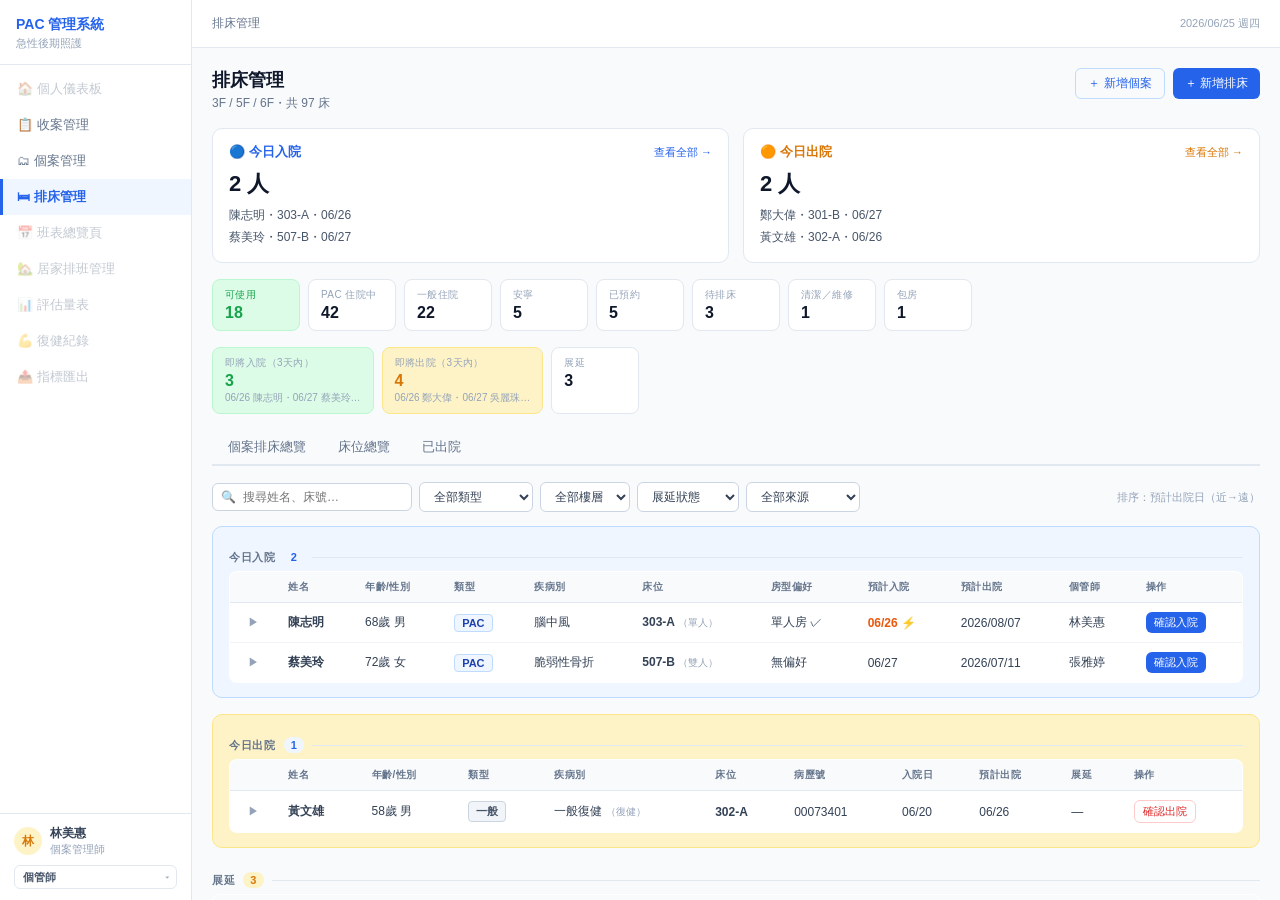
==== commit ffce5bd4: "Add files via upload" ====
--- a/排床管理2.html
+++ b/排床管理2.html
@@ -26,6 +26,8 @@
 .ni{display:flex;align-items:center;gap:8px;padding:9px 14px;font-size:13px;color:var(--gray-500);border-left:3px solid transparent;cursor:default}
 .ni.active{background:var(--blue-l);color:var(--blue);font-weight:600;border-left-color:var(--blue)}
 .ni.disabled{opacity:.38;cursor:not-allowed}
+.ni.linkable{cursor:pointer}
+.ni.linkable:hover{background:var(--gray-50)}
 .sf{padding:11px 14px;border-top:1px solid var(--gray-200)}
 .ur{display:flex;align-items:center;gap:8px;margin-bottom:8px}
 .uav{width:28px;height:28px;border-radius:50%;display:flex;align-items:center;justify-content:center;font-size:12px;font-weight:700;flex-shrink:0}
@@ -106,6 +108,8 @@
 .bd2{font-size:10px;color:var(--gray-400);white-space:nowrap;overflow:hidden;text-overflow:ellipsis}
 .bl{font-size:11px;font-weight:700;color:var(--gray-400);flex-shrink:0}
 .el{font-size:11px;color:var(--gray-400);font-style:italic;white-space:nowrap}
+.rg-tag{font-size:9px;font-weight:600;margin-top:2px;white-space:nowrap}
+.rg-tag.m{color:#1E40AF}.rg-tag.f{color:#9F1239}
 
 /* Case list */
 .sl2{font-size:11px;font-weight:700;color:var(--gray-500);text-transform:uppercase;letter-spacing:.06em;padding:8px 0 6px;margin-top:6px;display:flex;align-items:center;gap:8px}
@@ -207,6 +211,8 @@
 .cdi{background:#FFEDD5;color:#EA580C;font-size:10px;font-weight:700;padding:2px 6px;border-radius:3px;display:inline-block}
 .cdo{background:var(--purple-l);color:var(--purple);font-size:10px;font-weight:700;padding:2px 6px;border-radius:3px;display:inline-block}
 .tdtag{background:var(--blue);color:var(--white);font-size:9px;font-weight:700;padding:1px 5px;border-radius:3px;display:inline-block}
+.rmpk-badge{background:var(--purple-l);color:var(--purple);font-size:9px;font-weight:700;padding:1px 5px;border-radius:3px;display:inline-block;margin-left:4px}
+.stuck-tag{background:var(--red-l);color:var(--red);font-size:10px;font-weight:700;padding:1px 5px;border-radius:3px;display:inline-block;margin-left:4px}
 .upz{border:2px dashed var(--gray-300);border-radius:8px;padding:24px 20px;text-align:center;color:var(--gray-400);cursor:pointer;transition:all .15s}
 .upz:hover{border-color:var(--blue);background:var(--blue-l);color:var(--blue)}
 .ph{display:flex;align-items:flex-start;justify-content:space-between;margin-bottom:16px}
@@ -219,7 +225,8 @@
   <div class="logo-wrap"><div class="logo-t">PAC 管理系統</div><div class="logo-s">急性後期照護</div></div>
   <nav class="nav-wrap">
     <div class="ni disabled">🏠 個人儀表板</div>
-    <div class="ni disabled">📋 個案管理</div>
+    <div class="ni linkable" onclick="location.href='收案管理.html'">📋 收案管理</div>
+    <div class="ni linkable" onclick="location.href='個案管理4.html'">🗂 個案管理</div>
     <div class="ni active">🛏 排床管理</div>
     <div class="ni disabled">📅 班表總覽頁</div>
     <div class="ni disabled">🏡 居家排班管理</div>
@@ -281,13 +288,14 @@
 
       <!-- 統計卡：第一排為狀態統計（點擊篩選），第二排為時間提醒（點擊捲動至對應區塊） -->
       <div class="stats-strip">
-        <div class="sc sa" onclick="toggleStatFilter('avail',this)"><div class="sl">可使用</div><div class="sv" id="sc-avail">19</div></div>
+        <div class="sc sa" onclick="toggleStatFilter('avail',this)"><div class="sl">可使用</div><div class="sv" id="sc-avail">18</div></div>
         <div class="sc" onclick="toggleStatFilter('hosp-pac',this)"><div class="sl">PAC 住院中</div><div class="sv">42</div></div>
         <div class="sc" onclick="toggleStatFilter('hosp-gen',this)"><div class="sl">一般住院</div><div class="sv">22</div></div>
         <div class="sc" onclick="toggleStatFilter('hosp-hos',this)"><div class="sl">安寧</div><div class="sv">5</div></div>
         <div class="sc" onclick="toggleStatFilter('reserved',this)"><div class="sl">已預約</div><div class="sv">5</div></div>
         <div class="sc" onclick="toggleStatFilter('pending',this)"><div class="sl">待排床</div><div class="sv">3</div></div>
         <div class="sc" onclick="toggleStatFilter('clean',this)"><div class="sl">清潔／維修</div><div class="sv">1</div></div>
+        <div class="sc" onclick="toggleStatFilter('pack',this)"><div class="sl">包房</div><div class="sv">1</div></div>
       </div>
       <div class="stats-strip">
         <div class="sc si" onclick="scrollToCaseSection('section-today-in')"><div class="sl">即將入院（3天內）</div><div class="sv">3</div><div class="ss">06/26 陳志明・06/27 蔡美玲…</div></div>
@@ -311,6 +319,14 @@
           <select class="fs"><option>全部類型</option><option>PAC</option><option>安寧</option><option>一般（復健）</option><option>一般（開刀）</option></select>
           <select class="fs"><option>全部樓層</option><option>3F</option><option>5F</option><option>6F</option></select>
           <select class="fs"><option>展延狀態</option><option>展延申請中</option><option>展延通過</option></select>
+          <select class="fs" onchange="applyReferralFilter(this.value)">
+            <option value="">全部來源</option>
+            <option value="自收">自收</option>
+            <option value="彰基轉入">彰基轉入</option>
+            <option value="員基轉入">員基轉入</option>
+            <option value="其他醫院轉入">其他醫院轉入</option>
+            <option value="居家轉住院">居家轉住院</option>
+          </select>
         </div>
         <div class="tr"><span style="font-size:11px;color:var(--gray-400)">排序：預計出院日（近→遠）</span></div>
       </div>
@@ -374,7 +390,7 @@
       <table class="ct">
         <thead><tr><th style="width:24px"></th><th>姓名</th><th>年齡/性別</th><th>類型</th><th>疾病別</th><th>床位</th><th>病歷號</th><th>入院日</th><th>預計出院</th><th>展延</th><th>操作</th></tr></thead>
         <tbody id="extend-body">
-          <tr onclick="toggleX('x7')">
+          <tr data-referral="彰基轉入" onclick="toggleX('x7')">
             <td><button class="xb" id="xb7">▶</button></td>
             <td><strong>吳麗珠</strong> <span class="tdtag">今日更新</span></td><td>70歲 女</td>
             <td><span class="tt-pac">PAC</span></td><td>腦中風</td><td><strong>303-B</strong></td><td>00073289</td>
@@ -382,11 +398,11 @@
             <td><button class="btn bg btn-xs" onclick="event.stopPropagation();openModal('m-edit')">編輯</button></td>
           </tr>
           <tr id="x7" class="xrow hidden"><td colspan="11">
-            <div class="xc"><div class="xf"><label>病歷號</label><span>00073289</span></div><div class="xf"><label>主治醫師</label><span>王主任（神經內科）</span></div><div class="xf"><label>照護週數</label><span>第 3 週 / 6 週</span></div><div class="xf"><label>家屬</label><span>吳建志（兒子）</span></div><div class="xf"><label>家屬電話</label><span>0967-234-567 <button class="btn btn-xs bg" onclick="alert('已複製')">複製</button></span></div><div class="xf"><label>房型</label><span>雙人房（303病室）</span></div></div>
+            <div class="xc"><div class="xf"><label>病歷號</label><span>00073289</span></div><div class="xf"><label>主治醫師</label><span>王主任（神經內科）</span></div><div class="xf"><label>照護週數</label><span>第 3 週 / 6 週</span></div><div class="xf"><label>家屬</label><span>吳建志（兒子）</span></div><div class="xf"><label>家屬電話</label><span>0967-234-567 <button class="btn btn-xs bg" onclick="alert('已複製')">複製</button></span></div><div class="xf"><label>房型</label><span>雙人房（303病室）</span></div><div class="xf"><label>轉介來源</label><span>彰基轉入</span></div></div>
             <div class="xact"><button class="btn bg btn-xs" onclick="alert('前往個案管理：吳麗珠')">前往個案管理 →</button><button class="btn bg btn-xs" onclick="openModal('m-edit')">編輯排床</button><button class="btn bd btn-xs" onclick="openDischargeConfirm(null,'303-B','吳麗珠')">確認出院</button></div>
             <div class="xf" style="margin-top:10px"><label>備註</label></div><textarea class="xnote">今日更新：展延申請已送出，等待健保署回覆。</textarea>
           </td></tr>
-          <tr id="dis-row-301-B" onclick="toggleX('x6')">
+          <tr id="dis-row-301-B" data-referral="自收" onclick="toggleX('x6')">
             <td><button class="xb" id="xb6">▶</button></td>
             <td><strong>鄭大偉</strong></td><td>62歲 男</td>
             <td><span class="tt-pac">PAC</span></td><td>脆弱性骨折</td><td><strong>301-B</strong></td><td>00073312</td>
@@ -395,13 +411,13 @@
             <td><button class="btn bp btn-xs" onclick="event.stopPropagation();toggleX('x6')">確認新日期</button><button class="btn bd btn-xs" onclick="event.stopPropagation();openDischargeConfirm(null,'301-B','鄭大偉')">確認出院</button></td>
           </tr>
           <tr id="x6" class="xrow hidden"><td colspan="11">
-            <div class="xc"><div class="xf"><label>病歷號</label><span>00073312</span></div><div class="xf"><label>主治醫師</label><span>陳醫師（復健科）</span></div><div class="xf"><label>照護週數</label><span>第 4 週 / 3 週療程（展延後）</span></div><div class="xf"><label>家屬</label><span>鄭小芳（配偶）</span></div><div class="xf"><label>家屬電話</label><span>0956-123-456 <button class="btn btn-xs bg" onclick="alert('已複製')">複製</button></span></div><div class="xf"><label>房型</label><span>雙人房（301病室）</span></div></div>
+            <div class="xc"><div class="xf"><label>病歷號</label><span>00073312</span></div><div class="xf"><label>主治醫師</label><span>陳醫師（復健科）</span></div><div class="xf"><label>照護週數</label><span>第 4 週 / 3 週療程（展延後）</span></div><div class="xf"><label>家屬</label><span>鄭小芳（配偶）</span></div><div class="xf"><label>家屬電話</label><span>0956-123-456 <button class="btn btn-xs bg" onclick="alert('已複製')">複製</button></span></div><div class="xf"><label>房型</label><span>雙人房（301病室）</span></div><div class="xf"><label>轉介來源</label><span>自收</span></div></div>
             <div style="margin-top:8px"><div class="xf"><label>展延通過・預計出院日更新</label></div>
             <div class="xdr"><input type="date" value="2026-07-12"><button class="btn bp btn-xs" onclick="alert('預計出院日已更新為 2026/07/12，已同步個案管理')">確認新日期</button><span style="font-size:11px;color:var(--gray-400)">原始：06/27</span></div></div>
             <div class="xact"><button class="btn bg btn-xs" onclick="alert('前往個案管理：鄭大偉')">前往個案管理 →</button><button class="btn bg btn-xs" onclick="openModal('m-edit')">編輯排床</button><button class="btn bd btn-xs" onclick="openDischargeConfirm(null,'301-B','鄭大偉')">確認出院</button></div>
             <div class="xf" style="margin-top:10px"><label>備註</label></div><textarea class="xnote">展延通過至 07/12，若功能持續改善可提早出院。</textarea>
           </td></tr>
-          <tr onclick="toggleX('xlw')">
+          <tr data-referral="員基轉入" onclick="toggleX('xlw')">
             <td><button class="xb" id="xblw">▶</button></td>
             <td><strong>李文雄</strong></td><td>75歲 男</td>
             <td><span class="tt-pac">PAC</span></td><td>腦中風</td><td><strong>301-A</strong></td><td>00073430</td>
@@ -409,7 +425,7 @@
             <td><button class="btn bg btn-xs" onclick="event.stopPropagation();openModal('m-edit')">編輯</button></td>
           </tr>
           <tr id="xlw" class="xrow hidden"><td colspan="11">
-            <div class="xc"><div class="xf"><label>病歷號</label><span>00073430</span></div><div class="xf"><label>主治醫師</label><span>王主任（神經內科）</span></div><div class="xf"><label>照護週數</label><span>第 4 週 / 6 週</span></div><div class="xf"><label>家屬</label><span>李大明（兒子）</span></div><div class="xf"><label>家屬電話</label><span>0912-345-678 <button class="btn btn-xs bg" onclick="alert('已複製')">複製</button></span></div><div class="xf"><label>房型</label><span>4人房（301病室）</span></div></div>
+            <div class="xc"><div class="xf"><label>病歷號</label><span>00073430</span></div><div class="xf"><label>主治醫師</label><span>王主任（神經內科）</span></div><div class="xf"><label>照護週數</label><span>第 4 週 / 6 週</span></div><div class="xf"><label>家屬</label><span>李大明（兒子）</span></div><div class="xf"><label>家屬電話</label><span>0912-345-678 <button class="btn btn-xs bg" onclick="alert('已複製')">複製</button></span></div><div class="xf"><label>房型</label><span>4人房（301病室）</span></div><div class="xf"><label>轉介來源</label><span>員基轉入</span></div></div>
             <div class="xact"><button class="btn bg btn-xs" onclick="alert('前往個案管理：李文雄')">前往個案管理 →</button><button class="btn bg btn-xs" onclick="openModal('m-edit')">編輯排床</button><button class="btn bd btn-xs" onclick="openDischargeConfirm(null,'301-A','李文雄')">確認出院</button></div>
             <div class="xf" style="margin-top:10px"><label>備註</label></div><textarea class="xnote" placeholder="點擊輸入備註…"></textarea>
           </td></tr>
@@ -421,45 +437,45 @@
       <table class="ct">
         <thead><tr><th style="width:24px"></th><th>姓名</th><th>年齡/性別</th><th>類型</th><th>疾病別</th><th>床位</th><th>房型偏好</th><th>預計入院</th><th>預計出院</th><th>個管師</th><th>操作</th></tr></thead>
         <tbody id="pending-body">
-          <tr id="pend-row-t1" onclick="toggleX('xt1')"><td><button class="xb" id="xbt1">▶</button></td>
+          <tr id="pend-row-t1" data-referral="自收" onclick="toggleX('xt1')"><td><button class="xb" id="xbt1">▶</button></td>
             <td><strong>排床測試</strong></td><td>68歲 男</td><td><span class="tt-pac">PAC</span></td><td>脆弱性骨折</td>
             <td style="color:var(--amber)">尚未安排</td><td>無偏好</td>
             <td>2026/06/27</td><td>—</td><td>林美惠</td>
             <td><button class="btn bp btn-xs" onclick="event.stopPropagation();openCaseModal('t1')">安排床位</button></td>
           </tr>
           <tr id="xt1" class="xrow hidden"><td colspan="11">
-            <div class="xc"><div class="xf"><label>病歷號</label><span>00099999</span></div><div class="xf"><label>主治醫師</label><span>許醫師（骨科）</span></div><div class="xf"><label>PAC療程</label><span>脆弱性骨折・14天（2週）</span></div><div class="xf"><label>家屬</label><span>陳小華（女兒）</span></div><div class="xf"><label>家屬電話</label><span>0966-777-888</span></div><div class="xf"><label>房型偏好</label><span>無偏好</span></div></div>
+            <div class="xc"><div class="xf"><label>病歷號</label><span>00099999</span></div><div class="xf"><label>主治醫師</label><span>許醫師（骨科）</span></div><div class="xf"><label>PAC療程</label><span>脆弱性骨折・14天（2週）</span></div><div class="xf"><label>家屬</label><span>陳小華（女兒）</span></div><div class="xf"><label>家屬電話</label><span>0966-777-888</span></div><div class="xf"><label>房型偏好</label><span>無偏好</span></div><div class="xf"><label>轉介來源</label><span>自收</span></div></div>
             <div class="xact"><button class="btn bg btn-xs" onclick="alert('前往個案管理：排床測試')">前往個案管理 →</button><button class="btn bp btn-xs" onclick="openCaseModal('t1')">安排床位</button></div>
             <div class="xf" style="margin-top:10px"><label>備註</label></div><textarea class="xnote" placeholder="點擊輸入備註…"></textarea>
           </td></tr>
-          <tr onclick="toggleX('x1')"><td><button class="xb" id="xb1">▶</button></td>
+          <tr data-referral="彰基轉入" onclick="toggleX('x1')"><td><button class="xb" id="xb1">▶</button></td>
             <td><strong>陳志明</strong></td><td>68歲 男</td><td><span class="tt-pac">PAC</span></td><td>腦中風</td>
             <td style="color:var(--amber)">尚未安排</td><td>單人房</td>
             <td><span style="color:#EA580C;font-weight:600">06/26 ⚡</span></td><td>—</td><td>林美惠</td>
             <td><button class="btn bp btn-xs" onclick="event.stopPropagation();openCaseModal('p1')">安排床位</button></td>
           </tr>
           <tr id="x1" class="xrow hidden"><td colspan="11">
-            <div class="xc"><div class="xf"><label>病歷號</label><span>00073450</span></div><div class="xf"><label>主治醫師</label><span>王主任（神經內科）</span></div><div class="xf"><label>PAC療程</label><span>腦中風・42天（6週）</span></div><div class="xf"><label>家屬</label><span>陳小明（兒子）</span></div><div class="xf"><label>家屬電話</label><span>0912-345-678</span></div><div class="xf"><label>房型偏好</label><span>單人房</span></div></div>
+            <div class="xc"><div class="xf"><label>病歷號</label><span>00073450</span></div><div class="xf"><label>主治醫師</label><span>王主任（神經內科）</span></div><div class="xf"><label>PAC療程</label><span>腦中風・42天（6週）</span></div><div class="xf"><label>家屬</label><span>陳小明（兒子）</span></div><div class="xf"><label>家屬電話</label><span>0912-345-678</span></div><div class="xf"><label>房型偏好</label><span>單人房</span></div><div class="xf"><label>轉介來源</label><span>彰基轉入</span></div></div>
             <div class="xact"><button class="btn bg btn-xs" onclick="alert('前往個案管理：陳志明')">前往個案管理 →</button><button class="btn bp btn-xs" onclick="openCaseModal('p1')">安排床位</button></div>
             <div class="xf" style="margin-top:10px"><label>備註</label></div><textarea class="xnote" placeholder="點擊輸入備註…"></textarea>
           </td></tr>
-          <tr onclick="toggleX('x2')"><td><button class="xb" id="xb2">▶</button></td>
+          <tr data-referral="員基轉入" onclick="toggleX('x2')"><td><button class="xb" id="xb2">▶</button></td>
             <td><strong>蔡美玲</strong></td><td>72歲 女</td><td><span class="tt-pac">PAC</span></td><td>脆弱性骨折</td>
             <td style="color:var(--amber)">尚未安排</td><td>無偏好</td><td>06/27</td><td>—</td><td>張雅婷</td>
             <td><button class="btn bp btn-xs" onclick="event.stopPropagation();openCaseModal('p2')">安排床位</button></td>
           </tr>
           <tr id="x2" class="xrow hidden"><td colspan="11">
-            <div class="xc"><div class="xf"><label>病歷號</label><span>00073521</span></div><div class="xf"><label>主治醫師</label><span>林醫師（骨科）</span></div><div class="xf"><label>PAC療程</label><span>脆弱性骨折・14天（2週）</span></div><div class="xf"><label>家屬</label><span>蔡小芳（女兒）</span></div><div class="xf"><label>家屬電話</label><span>0923-456-789</span></div><div class="xf"><label>房型偏好</label><span>無偏好</span></div></div>
+            <div class="xc"><div class="xf"><label>病歷號</label><span>00073521</span></div><div class="xf"><label>主治醫師</label><span>林醫師（骨科）</span></div><div class="xf"><label>PAC療程</label><span>脆弱性骨折・14天（2週）</span></div><div class="xf"><label>家屬</label><span>蔡小芳（女兒）</span></div><div class="xf"><label>家屬電話</label><span>0923-456-789</span></div><div class="xf"><label>房型偏好</label><span>無偏好</span></div><div class="xf"><label>轉介來源</label><span>員基轉入</span></div></div>
             <div class="xact"><button class="btn bg btn-xs" onclick="alert('前往個案管理：蔡美玲')">前往個案管理 →</button><button class="btn bp btn-xs" onclick="openCaseModal('p2')">安排床位</button></div>
             <div class="xf" style="margin-top:10px"><label>備註</label></div><textarea class="xnote" placeholder="點擊輸入備註…"></textarea>
           </td></tr>
-          <tr onclick="toggleX('x3')"><td><button class="xb" id="xb3">▶</button></td>
+          <tr data-referral="其他醫院轉入" onclick="toggleX('x3')"><td><button class="xb" id="xb3">▶</button></td>
             <td><strong>黃建國</strong></td><td>55歲 男</td><td><span class="tt-pac">PAC</span></td><td>創傷性神經損傷</td>
             <td style="color:var(--amber)">尚未安排</td><td>雙人房</td><td>06/30</td><td>—</td><td>林美惠</td>
             <td><button class="btn bp btn-xs" onclick="event.stopPropagation();openCaseModal('p3')">安排床位</button></td>
           </tr>
           <tr id="x3" class="xrow hidden"><td colspan="11">
-            <div class="xc"><div class="xf"><label>病歷號</label><span>00073498</span></div><div class="xf"><label>主治醫師</label><span>陳醫師（復健科）</span></div><div class="xf"><label>PAC療程</label><span>創傷性神經損傷・42天（6週）</span></div><div class="xf"><label>家屬</label><span>黃美珠（配偶）</span></div><div class="xf"><label>家屬電話</label><span>0934-567-890</span></div><div class="xf"><label>房型偏好</label><span>雙人房</span></div></div>
+            <div class="xc"><div class="xf"><label>病歷號</label><span>00073498</span></div><div class="xf"><label>主治醫師</label><span>陳醫師（復健科）</span></div><div class="xf"><label>PAC療程</label><span>創傷性神經損傷・42天（6週）</span></div><div class="xf"><label>家屬</label><span>黃美珠（配偶）</span></div><div class="xf"><label>家屬電話</label><span>0934-567-890</span></div><div class="xf"><label>房型偏好</label><span>雙人房</span></div><div class="xf"><label>轉介來源</label><span>其他醫院轉入</span></div></div>
             <div class="xact"><button class="btn bg btn-xs" onclick="alert('前往個案管理：黃建國')">前往個案管理 →</button><button class="btn bp btn-xs" onclick="openCaseModal('p3')">安排床位</button></div>
             <div class="xf" style="margin-top:10px"><label>備註</label></div><textarea class="xnote" placeholder="點擊輸入備註…"></textarea>
           </td></tr>
@@ -476,11 +492,11 @@
       </table>
 
       <!-- 住院中 -->
-      <div class="sl2" id="hdr-hosp">住院中 <span class="badge bb">2</span></div>
+      <div class="sl2" id="hdr-hosp">住院中 <span class="badge bb">3</span></div>
       <table class="ct">
         <thead><tr><th style="width:24px"></th><th>姓名</th><th>年齡/性別</th><th>類型</th><th>疾病別</th><th>床位</th><th>病歷號</th><th>入院日</th><th>預計出院</th><th>展延</th><th>操作</th></tr></thead>
         <tbody id="hosp-body">
-          <tr onclick="toggleX('x9')">
+          <tr data-referral="居家轉住院" onclick="toggleX('x9')">
             <td><button class="xb" id="xb9">▶</button></td>
             <td><strong>林淑美</strong></td><td>81歲 女</td>
             <td><span class="tt-hos">安寧</span></td><td>末期癌症（肺癌）</td>
@@ -488,11 +504,11 @@
             <td><button class="btn bg btn-xs" onclick="event.stopPropagation();openModal('m-edit')">編輯</button></td>
           </tr>
           <tr id="x9" class="xrow hidden"><td colspan="11">
-            <div class="xc c2"><div class="xf"><label>病歷號</label><span>00073355</span></div><div class="xf"><label>主治醫師</label><span>李醫師（安寧科）</span></div><div class="xf"><label>家屬</label><span>林大明（兒子）</span></div><div class="xf"><label>家屬電話</label><span>0978-345-678 <button class="btn btn-xs bg" onclick="alert('已複製')">複製</button></span></div></div>
+            <div class="xc c2"><div class="xf"><label>病歷號</label><span>00073355</span></div><div class="xf"><label>主治醫師</label><span>李醫師（安寧科）</span></div><div class="xf"><label>家屬</label><span>林大明（兒子）</span></div><div class="xf"><label>家屬電話</label><span>0978-345-678 <button class="btn btn-xs bg" onclick="alert('已複製')">複製</button></span></div><div class="xf"><label>轉介來源</label><span>居家轉住院</span></div></div>
             <div class="xact"><button class="btn bg btn-xs" onclick="alert('前往個案管理：林淑美')">前往個案管理 →</button><button class="btn bg btn-xs" onclick="openModal('m-edit')">編輯排床</button><button class="btn bd btn-xs" onclick="openDischargeConfirm(null,'309-A','林淑美')">確認出院</button></div>
             <div class="xf" style="margin-top:10px"><label>備註</label></div><textarea class="xnote" placeholder="點擊輸入備註…"></textarea>
           </td></tr>
-          <tr onclick="toggleX('xa')">
+          <tr data-referral="其他醫院轉入" onclick="toggleX('xa')">
             <td><button class="xb" id="xbxa">▶</button></td>
             <td><strong>張志豪</strong></td><td>45歲 男</td>
             <td><span class="tt-gen">一般</span></td><td>外科開刀 <span style="font-size:10px;color:var(--gray-400)">（開刀）</span></td>
@@ -500,8 +516,21 @@
             <td><button class="btn bg btn-xs" onclick="event.stopPropagation();openModal('m-edit')">編輯</button></td>
           </tr>
           <tr id="xa" class="xrow hidden"><td colspan="11">
-            <div class="xc c2"><div class="xf"><label>病歷號</label><span>00073480</span></div><div class="xf"><label>主治醫師</label><span>趙醫師（外科）</span></div><div class="xf"><label>家屬</label><span>張美惠（配偶）</span></div><div class="xf"><label>家屬電話</label><span>0912-999-888 <button class="btn btn-xs bg" onclick="alert('已複製')">複製</button></span></div></div>
+            <div class="xc c2"><div class="xf"><label>病歷號</label><span>00073480</span></div><div class="xf"><label>主治醫師</label><span>趙醫師（外科）</span></div><div class="xf"><label>家屬</label><span>張美惠（配偶）</span></div><div class="xf"><label>家屬電話</label><span>0912-999-888 <button class="btn btn-xs bg" onclick="alert('已複製')">複製</button></span></div><div class="xf"><label>轉介來源</label><span>其他醫院轉入</span></div></div>
             <div class="xact"><button class="btn bg btn-xs" onclick="alert('前往個案管理：張志豪')">前往個案管理 →</button><button class="btn bg btn-xs" onclick="openModal('m-edit')">編輯排床</button><button class="btn bd btn-xs" onclick="openDischargeConfirm(null,'605-A','張志豪')">確認出院</button></div>
+            <div class="xf" style="margin-top:10px"><label>備註</label></div><textarea class="xnote" placeholder="點擊輸入備註…"></textarea>
+          </td></tr>
+          <!-- 滯留示範個案：預計出院日已逾期（2026/06/20 早於今日 2026/06/25），但未被排進展延分區 -->
+          <tr data-referral="其他醫院轉入" onclick="toggleX('xstuck')">
+            <td><button class="xb" id="xbstuck">▶</button></td>
+            <td><strong>蔡文彬</strong></td><td>74歲 男</td>
+            <td><span class="tt-gen">一般</span></td><td>內科住院</td><td><strong>512-B</strong></td><td>00080200</td>
+            <td>05/20</td><td style="color:var(--red);font-weight:600">06/20 已逾期</td><td>—</td>
+            <td><button class="btn bg btn-xs" onclick="event.stopPropagation();openModal('m-edit')">編輯</button></td>
+          </tr>
+          <tr id="xstuck" class="xrow hidden"><td colspan="11">
+            <div class="xc c2"><div class="xf"><label>病歷號</label><span>00080200</span></div><div class="xf"><label>主治醫師</label><span>周醫師（內科）</span></div><div class="xf"><label>家屬</label><span>蔡小玲（女兒）</span></div><div class="xf"><label>家屬電話</label><span>0933-222-111 <button class="btn btn-xs bg" onclick="alert('已複製')">複製</button></span></div><div class="xf"><label>轉介來源</label><span>其他醫院轉入</span></div></div>
+            <div class="xact"><button class="btn bg btn-xs" onclick="alert('前往個案管理：蔡文彬')">前往個案管理 →</button><button class="btn bg btn-xs" onclick="openModal('m-edit')">編輯排床</button><button class="btn bd btn-xs" onclick="openDischargeConfirm(null,'512-B','蔡文彬')">確認出院</button><button class="btn bs btn-xs" id="stuck-btn-xstuck" onclick="markStuckReason('xstuck','蔡文彬')">標記滯留</button></div>
             <div class="xf" style="margin-top:10px"><label>備註</label></div><textarea class="xnote" placeholder="點擊輸入備註…"></textarea>
           </td></tr>
         </tbody>
@@ -820,10 +849,10 @@
                 <div class="bc avail" onclick="openBedModalFromEl(this)"><div class="bav av-em"></div><div class="bi"><div class="el">(空床)</div></div><div class="bl">B</div></div>
               </div>
             </div>
-            <!-- 611：2床AB -->
+            <!-- 611：2床AB（A 床示範「包房」狀態：許建民自費包下整間病室） -->
             <div class="room-blk"><div class="room-no">611 <span style="font-size:11px;color:var(--gray-400);font-weight:400">2人房</span></div>
               <div class="beds-g c2">
-                <div class="bc avail" onclick="openBedModalFromEl(this)"><div class="bav av-em"></div><div class="bi"><div class="el">(空床)</div></div><div class="bl">A</div></div>
+                <div class="bc" onclick="alert('此床位已由許建民（611-B）包房，暫不開放安排入住')"><div class="bav av-ml">👤</div><div class="bi"><div class="bn">許建民(71) <span class="rmpk-badge">包</span></div><div class="bd2">包房中</div></div><div class="bl">A</div></div>
                 <div class="bc" onclick="openModal('m-dpac')"><div class="bav av-ml">👤</div><div class="bi"><div class="bn">許建民(71)</div><div class="bd2">衰弱高齡</div></div><div class="bl">B</div></div>
               </div>
             </div>
@@ -932,7 +961,7 @@
             <tr class="ar" onclick="openBedModalFromRow(this)" data-bed-status="可使用"><td><strong>609-B</strong></td><td>609</td><td>2人</td><td>6F</td><td>—</td><td style="color:var(--green);font-weight:600">(空床)</td><td>—</td><td>—</td><td>—</td><td>—</td><td>—</td><td><button class="btn bp btn-xs" onclick="event.stopPropagation();openBedModalFromRow(this.closest('tr'))">安排入住</button></td></tr>
             <tr onclick="alert('床位清潔／維修中，暫不可安排入住')" data-bed-status="清潔維修"><td><strong>610-A</strong></td><td>610</td><td>2人</td><td>6F</td><td>—</td><td style="color:var(--gray-400)">(清潔中)</td><td>—</td><td>—</td><td>—</td><td>—</td><td>—</td><td>—</td></tr>
             <tr class="ar" onclick="openBedModalFromRow(this)" data-bed-status="可使用"><td><strong>610-B</strong></td><td>610</td><td>2人</td><td>6F</td><td>—</td><td style="color:var(--green);font-weight:600">(空床)</td><td>—</td><td>—</td><td>—</td><td>—</td><td>—</td><td><button class="btn bp btn-xs" onclick="event.stopPropagation();openBedModalFromRow(this.closest('tr'))">安排入住</button></td></tr>
-            <tr class="ar" onclick="openBedModalFromRow(this)" data-bed-status="可使用"><td><strong>611-A</strong></td><td>611</td><td>2人</td><td>6F</td><td>—</td><td style="color:var(--green);font-weight:600">(空床)</td><td>—</td><td>—</td><td>—</td><td>—</td><td>—</td><td><button class="btn bp btn-xs" onclick="event.stopPropagation();openBedModalFromRow(this.closest('tr'))">安排入住</button></td></tr>
+            <tr onclick="alert('此床位已包房，不開放安排入住')" data-bed-status="包房"><td><strong>611-A</strong></td><td>611</td><td>2人</td><td>6F</td><td>—</td><td>許建民(71) <span class="rmpk-badge">包</span></td><td style="color:var(--gray-400)">（包房・不開放入住）</td><td>—</td><td>—</td><td>—</td><td>—</td><td>—</td></tr>
             <tr onclick="openModal('m-dpac')" data-bed-status="PAC住院中"><td><strong>611-B</strong></td><td>611</td><td>2人</td><td>6F</td><td><span class="tt-pac">PAC</span></td><td>許建民(71)</td><td>衰弱高齡</td><td>00080085</td><td>06/06</td><td>07/21</td><td>—</td><td><button class="btn bg btn-xs" onclick="event.stopPropagation();openModal('m-edit')">編輯</button></td></tr>
             <tr onclick="openModal('m-dpac')" data-bed-status="PAC住院中"><td><strong>612-A</strong></td><td>612</td><td>1人</td><td>6F</td><td><span class="tt-pac">PAC</span></td><td>吳淑芬(68)</td><td>腦中風</td><td>00080086</td><td>06/09</td><td>07/26</td><td>—</td><td><button class="btn bg btn-xs" onclick="event.stopPropagation();openModal('m-edit')">編輯</button></td></tr>
           </tbody>
@@ -1019,11 +1048,13 @@
             <select class="fs" style="margin-left:8px"><option>全部房型</option><option>單人房</option><option>雙人房</option><option>多人房（3人以上）</option></select>
           </div>
           <div class="bp2">
-            <div class="bpc tk">301-A</div><div class="bpc tk">301-B</div><div class="bpc tk">301-C</div><div class="bpc tk">301-D</div>
-            <div class="bpc tk">302-A</div><div class="bpc av pk" onclick="selBed(this,'302-B','5人房')">302-B</div>
-            <div class="bpc tk">302-C</div><div class="bpc av" onclick="selBed(this,'302-D','5人房')">302-D</div>
-            <div class="bpc av" onclick="selBed(this,'302-E','5人房')">302-E</div><div class="bpc tk">303-A</div>
+            <div class="bpc tk" data-orig-tk="1">301-A</div><div class="bpc tk" data-orig-tk="1">301-B</div><div class="bpc tk" data-orig-tk="1">301-C</div><div class="bpc tk" data-orig-tk="1">301-D</div>
+            <div class="bpc tk" data-orig-tk="1">302-A</div><div class="bpc av pk" onclick="selBed(this,'302-B','5人房')">302-B</div>
+            <div class="bpc tk" data-orig-tk="1">302-C</div><div class="bpc av" onclick="selBed(this,'302-D','5人房')">302-D</div>
+            <div class="bpc av" onclick="selBed(this,'302-E','5人房')">302-E</div><div class="bpc tk" data-orig-tk="1">303-A</div>
+            <div class="bpc av" onclick="selBed(this,'305-A','2人房')">305-A</div><div class="bpc av" onclick="selBed(this,'602-A','4人房')">602-A</div>
           </div>
+          <div id="pill-gender-hint" class="hidden" style="margin-top:6px;font-size:11px;color:var(--red);font-weight:600">⚠️ 同房已有異性住客，不可安排</div>
           <div style="margin-top:6px;font-size:11px;color:var(--gray-400)">已選擇：<strong id="selb">302-B（5人房）</strong></div>
         </div>
         <!-- 病室分組列表：僅從個案「安排床位」進入時使用（見 openCaseModal），以病室為單位摺疊顯示，資料範圍比照上方 pill 格子 -->
@@ -1101,6 +1132,7 @@
           <div class="fg"><label>出生日期 <span class="req">*</span></label><input class="fc" type="date"></div>
           <div class="fg"><label>性別</label><select class="fc"><option>男</option><option>女</option></select></div>
           <div class="fg"><label>個案類型 <span class="req">*</span></label><select class="fc" onchange="onNcT(this.value)"><option value="">請選擇</option><option value="p">PAC</option><option value="h">安寧</option><option value="g">一般</option></select></div>
+          <div class="fg"><label>轉介來源</label><select class="fc"><option>自收</option><option>彰基轉入</option><option>員基轉入</option><option>其他醫院轉入</option><option>居家轉住院</option></select></div>
           <div class="fg" id="nc-pd" style="display:none"><label>PAC 疾病別</label><select class="fc"><option>腦中風</option><option>創傷性神經損傷</option><option>脆弱性骨折</option><option>衰弱高齡</option></select></div>
           <div class="fg" id="nc-gd" style="display:none"><label>一般疾病類型</label><select class="fc"><option>外科開刀</option><option>一般復健（復健）</option><option>一般復健（開刀）</option><option>安寧住院</option><option>內科住院</option><option>其他</option></select></div>
           <div class="fg"><label>房型偏好</label><select class="fc"><option>無偏好</option><option>單人房</option><option>雙人房</option><option>多人房（3人以上）</option></select></div>
@@ -1145,7 +1177,7 @@
         <div style="display:flex;gap:8px;margin-bottom:14px"><input class="fc" id="his-no" style="flex:1" placeholder="輸入病歷號 e.g. 00073450"><button class="btn bp btn-sm" onclick="showHis()">查詢</button></div>
         <div id="hisres" class="hidden">
           <div class="ib" style="background:var(--green-l);color:var(--green)">✓ 查詢成功，請確認以下資料</div>
-          <div class="fg2"><div class="fg"><label>姓名</label><input class="fc" value="王建民"></div><div class="fg"><label>病歷號</label><input class="fc" value="00073450" readonly></div><div class="fg"><label>身分證</label><input class="fc" value="A123456789"></div><div class="fg"><label>出生日期</label><input class="fc" value="1952/08/20"></div></div>
+          <div class="fg2"><div class="fg"><label>姓名</label><input class="fc" value="王建民"></div><div class="fg"><label>病歷號</label><input class="fc" value="00073450" readonly></div><div class="fg"><label>身分證</label><input class="fc" value="A123456789"></div><div class="fg"><label>出生日期</label><input class="fc" value="1952/08/20"></div><div class="fg"><label>轉介來源</label><select class="fc"><option>自收</option><option>彰基轉入</option><option>員基轉入</option><option>其他醫院轉入</option><option>居家轉住院</option></select></div></div>
         </div>
         <div id="hisres-fail" class="hidden">
           <div class="ib" style="background:var(--amber-l);color:var(--amber)">查無此病歷號資料，請改用手動建立</div>
@@ -1156,10 +1188,10 @@
       <div id="nc-i" class="hidden">
         <div class="ib">從個案管理模組封存個案中，選擇當時未匯入排床的非PAC個案，帶入排床流程。</div>
         <table style="width:100%;border-collapse:collapse;font-size:12px;background:var(--white);border:1px solid var(--gray-200);border-radius:8px;overflow:hidden">
-          <thead><tr style="background:var(--gray-50)"><th style="padding:8px 12px;text-align:left;border-bottom:1px solid var(--gray-200);font-size:10px;color:var(--gray-500);text-transform:uppercase">姓名</th><th style="padding:8px 12px;text-align:left;border-bottom:1px solid var(--gray-200);font-size:10px;color:var(--gray-500);text-transform:uppercase">病歷號</th><th style="padding:8px 12px;text-align:left;border-bottom:1px solid var(--gray-200);font-size:10px;color:var(--gray-500);text-transform:uppercase">診斷</th><th style="padding:8px 12px;text-align:left;border-bottom:1px solid var(--gray-200);font-size:10px;color:var(--gray-500);text-transform:uppercase">封存類型</th><th style="padding:8px 12px;border-bottom:1px solid var(--gray-200)"></th></tr></thead>
+          <thead><tr style="background:var(--gray-50)"><th style="padding:8px 12px;text-align:left;border-bottom:1px solid var(--gray-200);font-size:10px;color:var(--gray-500);text-transform:uppercase">姓名</th><th style="padding:8px 12px;text-align:left;border-bottom:1px solid var(--gray-200);font-size:10px;color:var(--gray-500);text-transform:uppercase">病歷號</th><th style="padding:8px 12px;text-align:left;border-bottom:1px solid var(--gray-200);font-size:10px;color:var(--gray-500);text-transform:uppercase">診斷</th><th style="padding:8px 12px;text-align:left;border-bottom:1px solid var(--gray-200);font-size:10px;color:var(--gray-500);text-transform:uppercase">封存類型</th><th style="padding:8px 12px;text-align:left;border-bottom:1px solid var(--gray-200);font-size:10px;color:var(--gray-500);text-transform:uppercase">轉介來源</th><th style="padding:8px 12px;border-bottom:1px solid var(--gray-200)"></th></tr></thead>
           <tbody>
-            <tr style="border-bottom:1px solid var(--gray-100)"><td style="padding:9px 12px"><strong>謝國雄</strong><span style="color:var(--gray-400);font-size:11px">（80歲男）</span></td><td style="padding:9px 12px">00073388</td><td style="padding:9px 12px">一般復健</td><td style="padding:9px 12px"><span class="badge bgr">非PAC退案</span></td><td style="padding:9px 12px"><button class="btn bp btn-xs" onclick="alert('謝國雄 已匯入至待排床列表')">選擇匯入</button></td></tr>
-            <tr><td style="padding:9px 12px"><strong>吳志明</strong><span style="color:var(--gray-400);font-size:11px">（65歲男）</span></td><td style="padding:9px 12px">00073412</td><td style="padding:9px 12px">外科開刀</td><td style="padding:9px 12px"><span class="badge bgr">非PAC退案</span></td><td style="padding:9px 12px"><button class="btn bp btn-xs" onclick="alert('吳志明 已匯入至待排床列表')">選擇匯入</button></td></tr>
+            <tr style="border-bottom:1px solid var(--gray-100)"><td style="padding:9px 12px"><strong>謝國雄</strong><span style="color:var(--gray-400);font-size:11px">（80歲男）</span></td><td style="padding:9px 12px">00073388</td><td style="padding:9px 12px">一般復健</td><td style="padding:9px 12px"><span class="badge bgr">非PAC退案</span></td><td style="padding:9px 12px">自收</td><td style="padding:9px 12px"><button class="btn bp btn-xs" onclick="alert('謝國雄 已匯入至待排床列表')">選擇匯入</button></td></tr>
+            <tr><td style="padding:9px 12px"><strong>吳志明</strong><span style="color:var(--gray-400);font-size:11px">（65歲男）</span></td><td style="padding:9px 12px">00073412</td><td style="padding:9px 12px">外科開刀</td><td style="padding:9px 12px"><span class="badge bgr">非PAC退案</span></td><td style="padding:9px 12px">其他醫院轉入</td><td style="padding:9px 12px"><button class="btn bp btn-xs" onclick="alert('吳志明 已匯入至待排床列表')">選擇匯入</button></td></tr>
           </tbody>
         </table>
       </div>
@@ -1301,8 +1333,8 @@
 // ── 儀表板統計卡第一排（狀態統計）篩選：點擊套用／再點一次取消，最多同時一張卡片選取中 ──
 let dashFilter=null;
 const CASE_FILTER_KEYS=['pending','reserved','hosp-pac','hosp-gen','hosp-hos'];
-const BED_FILTER_KEYS=['avail','clean'];
-const BED_STATUS_LABEL={avail:'可使用',clean:'清潔維修'};
+const BED_FILTER_KEYS=['avail','clean','pack'];
+const BED_STATUS_LABEL={avail:'可使用',clean:'清潔維修',pack:'包房'};
 function toggleStatFilter(key,el){
   dashFilter=(dashFilter===key)?null:key;
   document.querySelectorAll('.stats-strip .sc').forEach(c=>c.classList.remove('active-filter'));
@@ -1345,6 +1377,12 @@
     row.classList.toggle('hidden',hide);
     const next=row.nextElementSibling;
     if(next&&next.classList.contains('xrow')&&hide) next.classList.add('hidden');
+  });
+}
+// 轉介來源篩選（工具列）：僅做最基本的文字比對，獨立運作、不與上方統計卡篩選疊加判斷
+function applyReferralFilter(val){
+  ['pending-body','reserved-body','hosp-body','extend-body'].forEach(bodyId=>{
+    filterRows(bodyId,row=>!val||row.getAttribute('data-referral')===val);
   });
 }
 // 個案排床總覽：待排床／已預約／住院中（可再依 PAC・一般・安寧細分）篩選，其餘區塊（今日入院／今日出院／展延）篩選時一律暫時隱藏
@@ -1404,8 +1442,68 @@
 function switchFloor(el,id){document.querySelectorAll('.ftabs .ft').forEach(t=>t.classList.remove('active'));el.classList.add('active');['f3','f5','f6'].forEach(i=>{const e=document.getElementById(i);if(e)e.classList.toggle('hidden',i!==id);});}
 function switchView(v){document.getElementById('vgrid').classList.toggle('hidden',v!=='grid');document.getElementById('vlist').classList.toggle('hidden',v!=='list');document.getElementById('vbg').classList.toggle('active',v==='grid');document.getElementById('vbl').classList.toggle('active',v==='list');}
 function toggleX(id){const row=document.getElementById(id);const btn=document.getElementById('xb'+id.replace('x',''));const h=row.classList.contains('hidden');row.classList.toggle('hidden',!h);if(btn)btn.textContent=h?'▼':'▶';}
-function onCS(val){const cp=document.getElementById('cprev');const box=document.getElementById('cprev-box');const warn=document.getElementById('rwarn');const dis=document.getElementById('disdate');if(!val){cp.classList.add('hidden');return;}cp.classList.remove('hidden');const d={p1:{t:'陳志明・68歲男・腦中風・房型偏好：單人房',w:42,warn:true},p2:{t:'蔡美玲・72歲女・脆弱性骨折・房型偏好：無偏好',w:14,warn:false},p3:{t:'黃建國・55歲男・創傷性神經損傷・房型偏好：雙人房',w:42,warn:false},h1:{t:'王大明・76歲男・末期癌症（胃癌）',w:null,warn:false},g1:{t:'張惠美・64歲女・一般復健',w:null,warn:false},g2:{t:'林志偉・45歲男・外科開刀',w:null,warn:false},t1:{t:'排床測試・68歲男・脆弱性骨折・房型偏好：無偏好',w:14,warn:false}}[val]||{t:'個案資料',w:null,warn:false};box.innerHTML='個案：<strong>'+d.t+'</strong>';if(d.w){const dt=new Date('2026-06-27');dt.setDate(dt.getDate()+d.w);const y=dt.getFullYear(),m=String(dt.getMonth()+1).padStart(2,'0'),dd=String(dt.getDate()).padStart(2,'0');dis.value=y+'-'+m+'-'+dd;box.innerHTML+='<br><span style="font-size:11px;color:var(--blue)">預計出院日依疾病別（'+d.w/7+'週療程）自動帶入，可手動調整。</span>';}else{dis.value='';}warn.classList.toggle('hidden',!d.warn);}
-function selBed(el,bed,type){document.querySelectorAll('.bpc.pk').forEach(c=>c.classList.remove('pk'));el.classList.add('pk');document.getElementById('selb').textContent=bed+'（'+type+'）';}
+function onCS(val){const cp=document.getElementById('cprev');const box=document.getElementById('cprev-box');const warn=document.getElementById('rwarn');const dis=document.getElementById('disdate');if(!val){cp.classList.add('hidden');return;}cp.classList.remove('hidden');const d={p1:{t:'陳志明・68歲男・腦中風・房型偏好：單人房',w:42,warn:true},p2:{t:'蔡美玲・72歲女・脆弱性骨折・房型偏好：無偏好',w:14,warn:false},p3:{t:'黃建國・55歲男・創傷性神經損傷・房型偏好：雙人房',w:42,warn:false},h1:{t:'王大明・76歲男・末期癌症（胃癌）',w:null,warn:false},g1:{t:'張惠美・64歲女・一般復健',w:null,warn:false},g2:{t:'林志偉・45歲男・外科開刀',w:null,warn:false},t1:{t:'排床測試・68歲男・脆弱性骨折・房型偏好：無偏好',w:14,warn:false}}[val]||{t:'個案資料',w:null,warn:false};box.innerHTML='個案：<strong>'+d.t+'</strong>';if(d.w){const dt=new Date('2026-06-27');dt.setDate(dt.getDate()+d.w);const y=dt.getFullYear(),m=String(dt.getMonth()+1).padStart(2,'0'),dd=String(dt.getDate()).padStart(2,'0');dis.value=y+'-'+m+'-'+dd;box.innerHTML+='<br><span style="font-size:11px;color:var(--blue)">預計出院日依疾病別（'+d.w/7+'週療程）自動帶入，可手動調整。</span>';}else{dis.value='';}warn.classList.toggle('hidden',!d.warn);selectedCaseGender=CASE_GENDER[val]||null;applyPillGenderLock();}
+function selBed(el,bed,type){if(el.classList.contains('tk'))return;document.querySelectorAll('.bpc.pk').forEach(c=>c.classList.remove('pk'));el.classList.add('pk');document.getElementById('selb').textContent=bed+'（'+type+'）';}
+
+// ── 床位性別／混合限制：讀取病室卡片檢視的實際入住狀態，判斷該病室目前住客性別 ──
+function getRoomBlk(roomNo){
+  return [...document.querySelectorAll('#vgrid .room-blk')].find(rb=>rb.querySelector('.room-no').childNodes[0].textContent.trim()===roomNo);
+}
+function getRoomGenders(roomNo){
+  const genders=new Set();
+  const blk=getRoomBlk(roomNo);
+  if(!blk) return genders;
+  blk.querySelectorAll('.bc').forEach(bc=>{
+    if(bc.classList.contains('avail')||bc.classList.contains('clean')) return;
+    if(bc.querySelector('.av-ml')) genders.add('m');
+    if(bc.querySelector('.av-fe')) genders.add('f');
+  });
+  return genders;
+}
+// 病室卡片檢視：多人房的空床卡片上標示「同房已有男性/女性」，該病室目前沒有住客或住客性別混合時不顯示
+function applyRoomGenderTags(){
+  document.querySelectorAll('#vgrid .room-blk').forEach(blk=>{
+    const bedsG=blk.querySelector('.beds-g');
+    if(!bedsG||bedsG.classList.contains('c1')) return;
+    const roomNo=blk.querySelector('.room-no').childNodes[0].textContent.trim();
+    const genders=getRoomGenders(roomNo);
+    if(genders.size!==1) return;
+    const g=[...genders][0];
+    const label=g==='m'?'同房已有男性':'同房已有女性';
+    blk.querySelectorAll('.bc.avail').forEach(bed=>{
+      const bi=bed.querySelector('.bi');
+      if(bi&&!bi.querySelector('.rg-tag')){
+        const tag=document.createElement('div');
+        tag.className='rg-tag '+g;
+        tag.textContent=label;
+        bi.appendChild(tag);
+      }
+    });
+  });
+}
+// 新增排床彈窗（bp2 pill 列表）：依「選擇個案」下拉選單選定的個案性別，即時鎖定/解鎖同房已有異性住客的空床 pill
+const CASE_GENDER={p1:'m',p2:'f',p3:'m',h1:'m',g1:'f',g2:'m',t1:'m'};
+let selectedCaseGender=null;
+function applyPillGenderLock(){
+  let anyBlocked=false;
+  document.querySelectorAll('#m-case .bp2 .bpc').forEach(el=>{
+    if(el.dataset.origTk==='1') return;
+    const roomNo=el.textContent.trim().split('-')[0];
+    const genders=getRoomGenders(roomNo);
+    const blocked=!!selectedCaseGender&&genders.size>0&&!genders.has(selectedCaseGender);
+    if(blocked){
+      if(el.classList.contains('pk')) document.getElementById('selb').textContent='尚未選擇';
+      el.classList.remove('av','pk');
+      el.classList.add('tk');
+      anyBlocked=true;
+    } else {
+      el.classList.remove('tk');
+      if(!el.classList.contains('pk')) el.classList.add('av');
+    }
+  });
+  const hint=document.getElementById('pill-gender-hint');
+  if(hint) hint.classList.toggle('hidden',!anyBlocked);
+}
 
 // ── 確認排床：測試個案走完整資料搬移示範流程，其餘個案維持原本寫死的提示 ──
 function confirmSchedule(){
@@ -1431,9 +1529,10 @@
     const xtr=document.createElement('tr');
     xtr.id='xtest';
     xtr.className='xrow hidden';
-    xtr.innerHTML="<td colspan='11'><div class='xc'><div class='xf'><label>病歷號</label><span>00099999</span></div><div class='xf'><label>主治醫師</label><span>許醫師（骨科）</span></div><div class='xf'><label>PAC療程</label><span>脆弱性骨折・14天（2週）・預計出院 2026/07/11</span></div><div class='xf'><label>家屬</label><span>陳小華（女兒）</span></div><div class='xf'><label>家屬電話</label><span>0966-777-888 <button class=\"btn btn-xs bg\" onclick=\"alert('已複製')\">複製</button></span></div><div class='xf'><label>房型配對</label><span>無偏好（雙人房）</span></div></div><div class='xact'><button class=\"btn bg btn-xs\" onclick=\"alert('前往個案管理：排床測試')\">前往個案管理 →</button><button class=\"btn bp btn-xs\" onclick=\"admitTestCase()\">確認入院</button></div><div class='xf' style='margin-top:10px'><label>備註</label></div><textarea class='xnote' placeholder='點擊輸入備註…'></textarea></td>";
+    xtr.innerHTML="<td colspan='11'><div class='xc'><div class='xf'><label>病歷號</label><span>00099999</span></div><div class='xf'><label>主治醫師</label><span>許醫師（骨科）</span></div><div class='xf'><label>PAC療程</label><span>脆弱性骨折・14天（2週）・預計出院 2026/07/11</span></div><div class='xf'><label>家屬</label><span>陳小華（女兒）</span></div><div class='xf'><label>家屬電話</label><span>0966-777-888 <button class=\"btn btn-xs bg\" onclick=\"alert('已複製')\">複製</button></span></div><div class='xf'><label>房型配對</label><span>無偏好（雙人房）</span></div><div class='xf'><label>轉介來源</label><span>自收</span></div></div><div class='xact'><button class=\"btn bg btn-xs\" onclick=\"alert('前往個案管理：排床測試')\">前往個案管理 →</button><button class=\"btn bp btn-xs\" onclick=\"admitTestCase()\">確認入院</button></div><div class='xf' style='margin-top:10px'><label>備註</label></div><textarea class='xnote' placeholder='點擊輸入備註…'></textarea></td>";
     const tr=document.createElement('tr');
     tr.id='adm-row-610-B';
+    tr.setAttribute('data-referral','自收');
     tr.setAttribute('onclick',"toggleX('xtest')");
     tr.innerHTML="<td><button class='xb' id='xbtest'>▶</button></td><td><strong>排床測試</strong></td><td>68歲 男</td><td><span class='tt-pac'>PAC</span></td><td>脆弱性骨折</td><td><strong>610-B</strong> <span style='font-size:10px;color:var(--gray-400)'>（雙人）</span></td><td>無偏好</td><td>2026/06/27</td><td>2026/07/11</td><td>林美惠</td><td><button class=\"btn bp btn-xs\" onclick=\"event.stopPropagation();admitTestCase()\">確認入院</button></td>";
     resBody.insertBefore(xtr,resBody.firstChild);
@@ -1462,8 +1561,9 @@
     const xtr=document.createElement('tr');
     xtr.id='xtest2';
     xtr.className='xrow hidden';
-    xtr.innerHTML="<td colspan='11'><div class='xc'><div class='xf'><label>病歷號</label><span>00099999</span></div><div class='xf'><label>主治醫師</label><span>許醫師（骨科）</span></div><div class='xf'><label>照護週數</label><span>第 1 週 / 2 週</span></div><div class='xf'><label>家屬</label><span>陳小華（女兒）</span></div><div class='xf'><label>家屬電話</label><span>0966-777-888 <button class=\"btn btn-xs bg\" onclick=\"alert('已複製')\">複製</button></span></div><div class='xf'><label>房型</label><span>雙人房（610病室）</span></div></div><div class='xact'><button class=\"btn bg btn-xs\" onclick=\"openModal('m-edit')\">編輯排床</button><button class=\"btn bd btn-xs\" onclick=\"openDischargeConfirm(null,'610-B','排床測試')\">確認出院</button></div><div class='xf' style='margin-top:10px'><label>備註</label></div><textarea class='xnote' placeholder='點擊輸入備註…'></textarea></td>";
+    xtr.innerHTML="<td colspan='11'><div class='xc'><div class='xf'><label>病歷號</label><span>00099999</span></div><div class='xf'><label>主治醫師</label><span>許醫師（骨科）</span></div><div class='xf'><label>照護週數</label><span>第 1 週 / 2 週</span></div><div class='xf'><label>家屬</label><span>陳小華（女兒）</span></div><div class='xf'><label>家屬電話</label><span>0966-777-888 <button class=\"btn btn-xs bg\" onclick=\"alert('已複製')\">複製</button></span></div><div class='xf'><label>房型</label><span>雙人房（610病室）</span></div><div class='xf'><label>轉介來源</label><span>自收</span></div></div><div class='xact'><button class=\"btn bg btn-xs\" onclick=\"openModal('m-edit')\">編輯排床</button><button class=\"btn bd btn-xs\" onclick=\"openDischargeConfirm(null,'610-B','排床測試')\">確認出院</button></div><div class='xf' style='margin-top:10px'><label>備註</label></div><textarea class='xnote' placeholder='點擊輸入備註…'></textarea></td>";
     const tr=document.createElement('tr');
+    tr.setAttribute('data-referral','自收');
     tr.setAttribute('onclick',"toggleX('xtest2')");
     tr.innerHTML="<td><button class='xb' id='xbtest2'>▶</button></td><td><strong>排床測試</strong></td><td>68歲 男</td><td><span class='tt-pac'>PAC</span></td><td>脆弱性骨折</td><td><strong>610-B</strong></td><td>00099999</td><td>2026/06/27</td><td>2026/07/11</td><td>—</td><td><button class=\"btn bd btn-xs\" onclick=\"event.stopPropagation();openDischargeConfirm(null,'610-B','排床測試')\">確認出院</button></td>";
     hospBody.insertBefore(xtr,hospBody.firstChild);
@@ -1486,6 +1586,8 @@
   document.getElementById('csel-full').classList.remove('hidden');
   document.querySelectorAll('#m-case .bpc.pk').forEach(c=>c.classList.remove('pk'));
   document.getElementById('selb').textContent='尚未選擇';
+  selectedCaseGender=null;
+  applyPillGenderLock();
 }
 function openBedModal(bedNo,roomType){
   resetCaseModal();
@@ -1649,6 +1751,31 @@
   }
   if(dBadge) dBadge.textContent=(parseInt(dBadge.textContent,10)||0)+1;
 }
+// ── 滯留原因標記：住院中／展延個案若預計出院已逾期卻遲遲無法出院，供個管師標記「出不去的原因」，純視覺標籤，不觸發分區搬移 ──
+const STUCK_REASONS=['等待轉院','家屬未決定','健保資格問題','等待養護機構床位','其他'];
+function markStuckReason(xid,name){
+  const menu=STUCK_REASONS.map((r,i)=>(i+1)+'. '+r).join('\n');
+  const input=prompt('請選擇「'+name+'」的滯留原因（輸入數字 1-'+STUCK_REASONS.length+'）：\n'+menu);
+  if(input===null) return;
+  const idx=parseInt(input,10)-1;
+  if(isNaN(idx)||idx<0||idx>=STUCK_REASONS.length){ alert('請輸入有效的選項數字'); return; }
+  const reason=STUCK_REASONS[idx];
+  const btn=document.getElementById('stuck-btn-'+xid);
+  if(btn) btn.textContent='已標記：'+reason;
+  const xrow=document.getElementById(xid);
+  const mainRow=xrow?xrow.previousElementSibling:null;
+  if(mainRow){
+    const nameCell=mainRow.children[1];
+    let tag=nameCell?nameCell.querySelector('.stuck-tag'):null;
+    if(!tag&&nameCell){
+      tag=document.createElement('span');
+      tag.className='stuck-tag';
+      nameCell.appendChild(document.createTextNode(' '));
+      nameCell.appendChild(tag);
+    }
+    if(tag) tag.textContent='滯留：'+reason;
+  }
+}
 function switchNcTab(el,id){el.closest('.mb').querySelectorAll('.mtab').forEach(t=>t.classList.remove('active'));el.classList.add('active');['nc-m','nc-o','nc-h','nc-i'].forEach(i=>{const e=document.getElementById(i);if(e)e.classList.toggle('hidden',i!==id);});}
 // 供「切換至手動建立」等非 .mtab 觸發點使用：不需要既有 el 參照即可切換 nc-* tab
 function goToNcTab(id){
@@ -1680,6 +1807,7 @@
 function openModal(id){document.getElementById(id).classList.remove('hidden');}
 function closeModal(id){document.getElementById(id).classList.add('hidden');}
 document.querySelectorAll('.mo').forEach(o=>o.addEventListener('click',function(e){if(e.target===this)this.classList.add('hidden');}));
+applyRoomGenderTags();
 </script>
 </body>
 </html>
